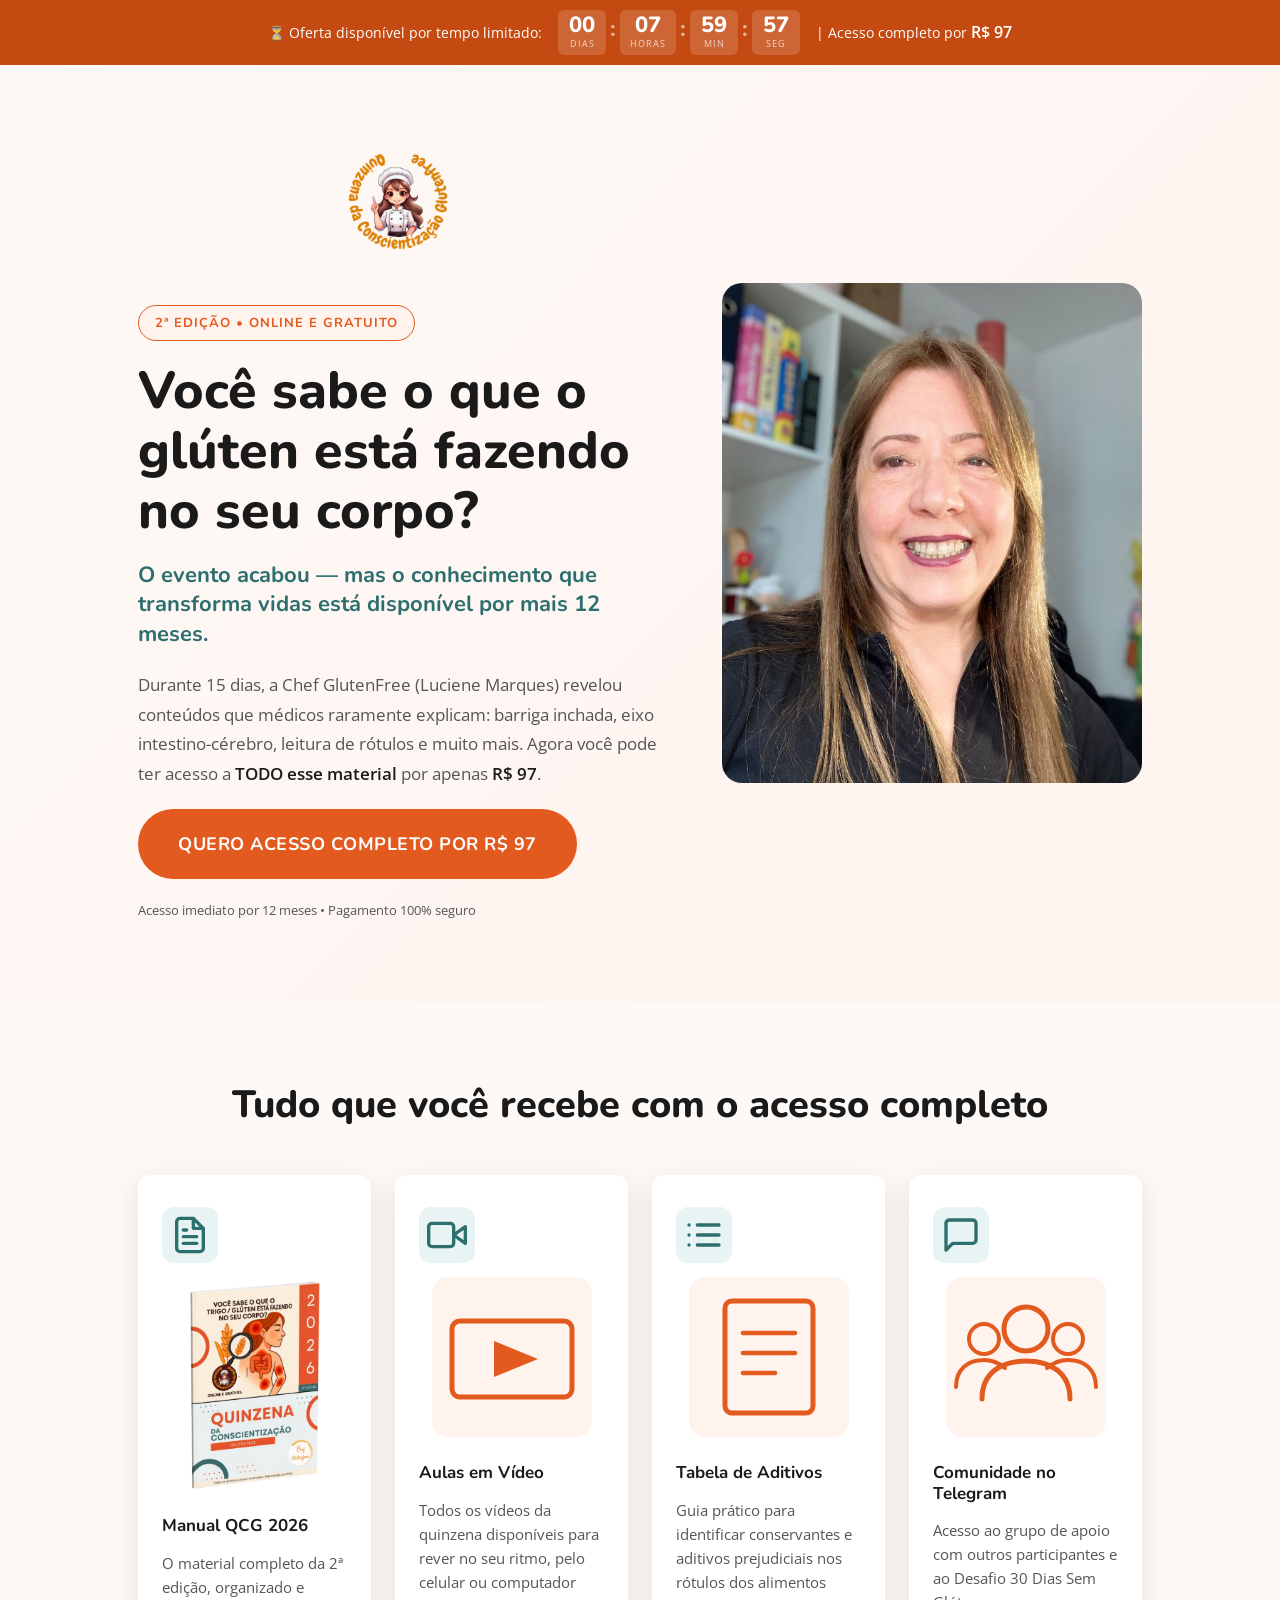
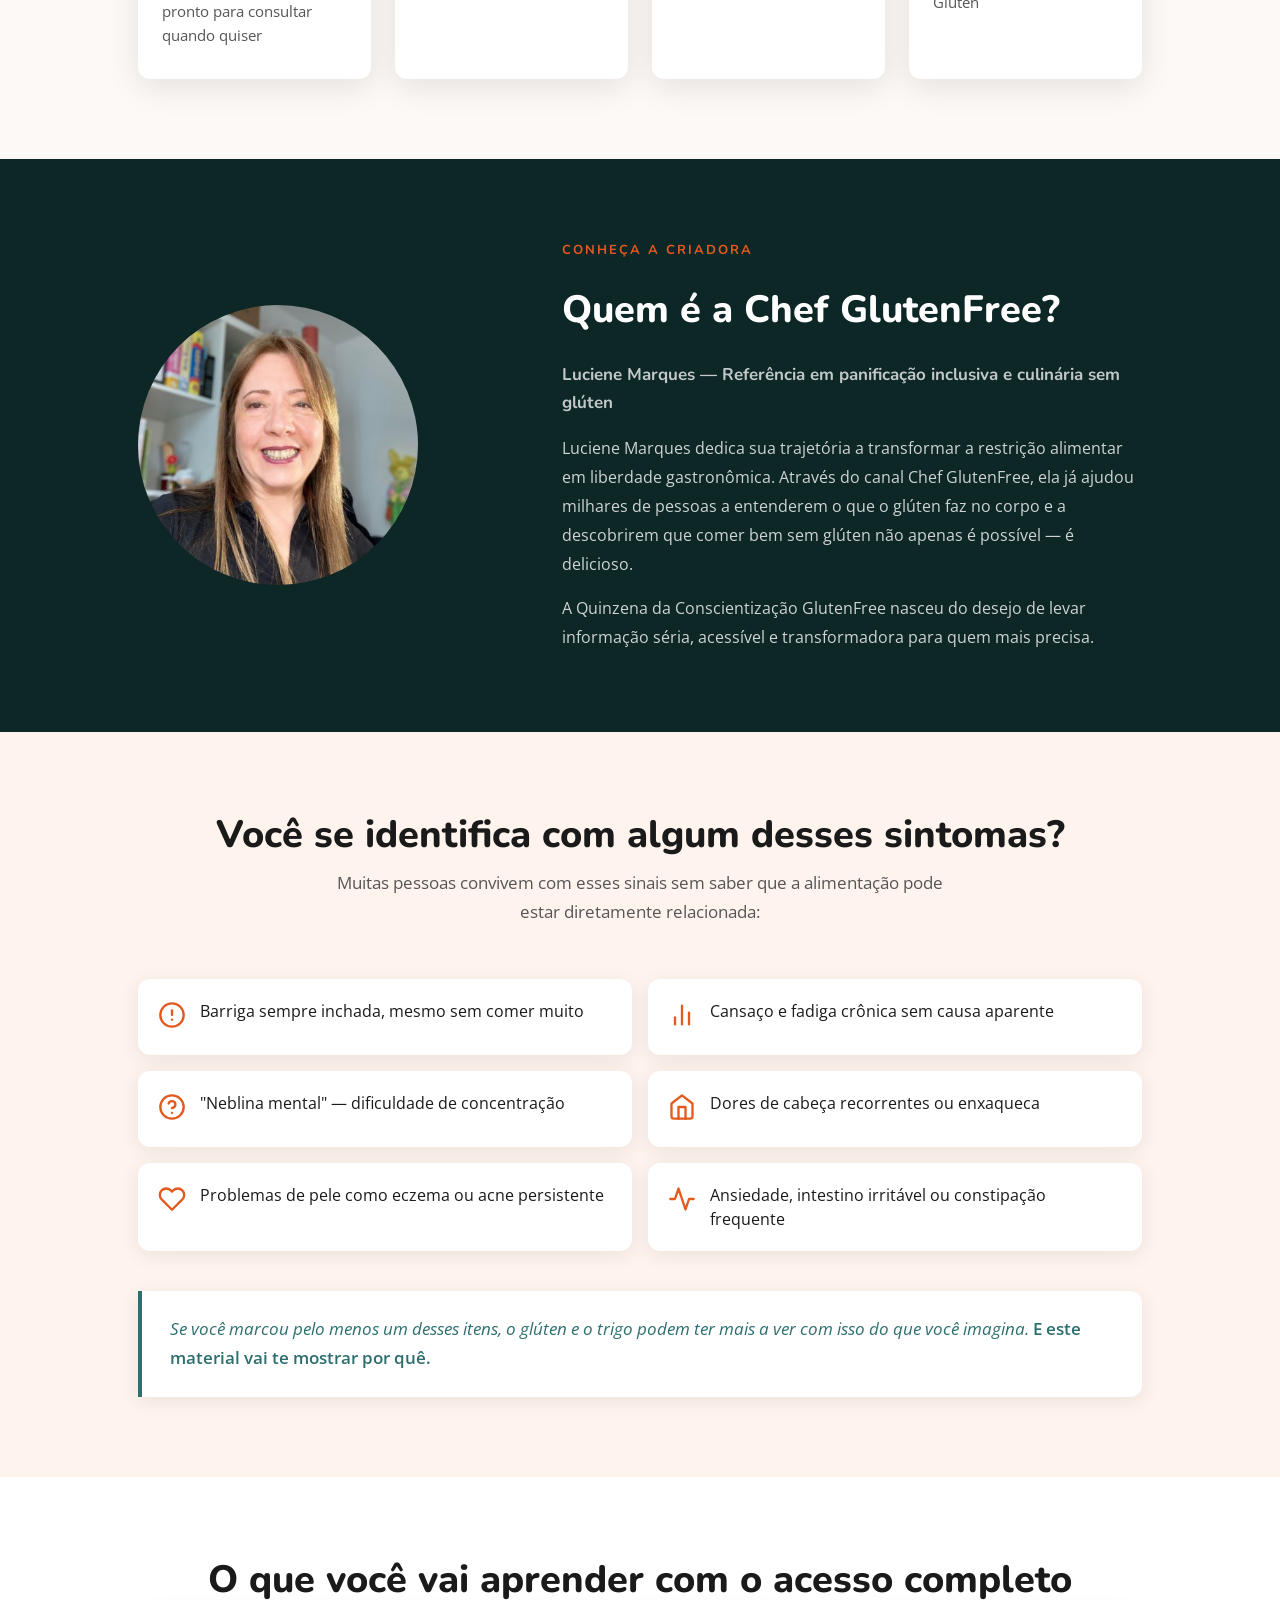
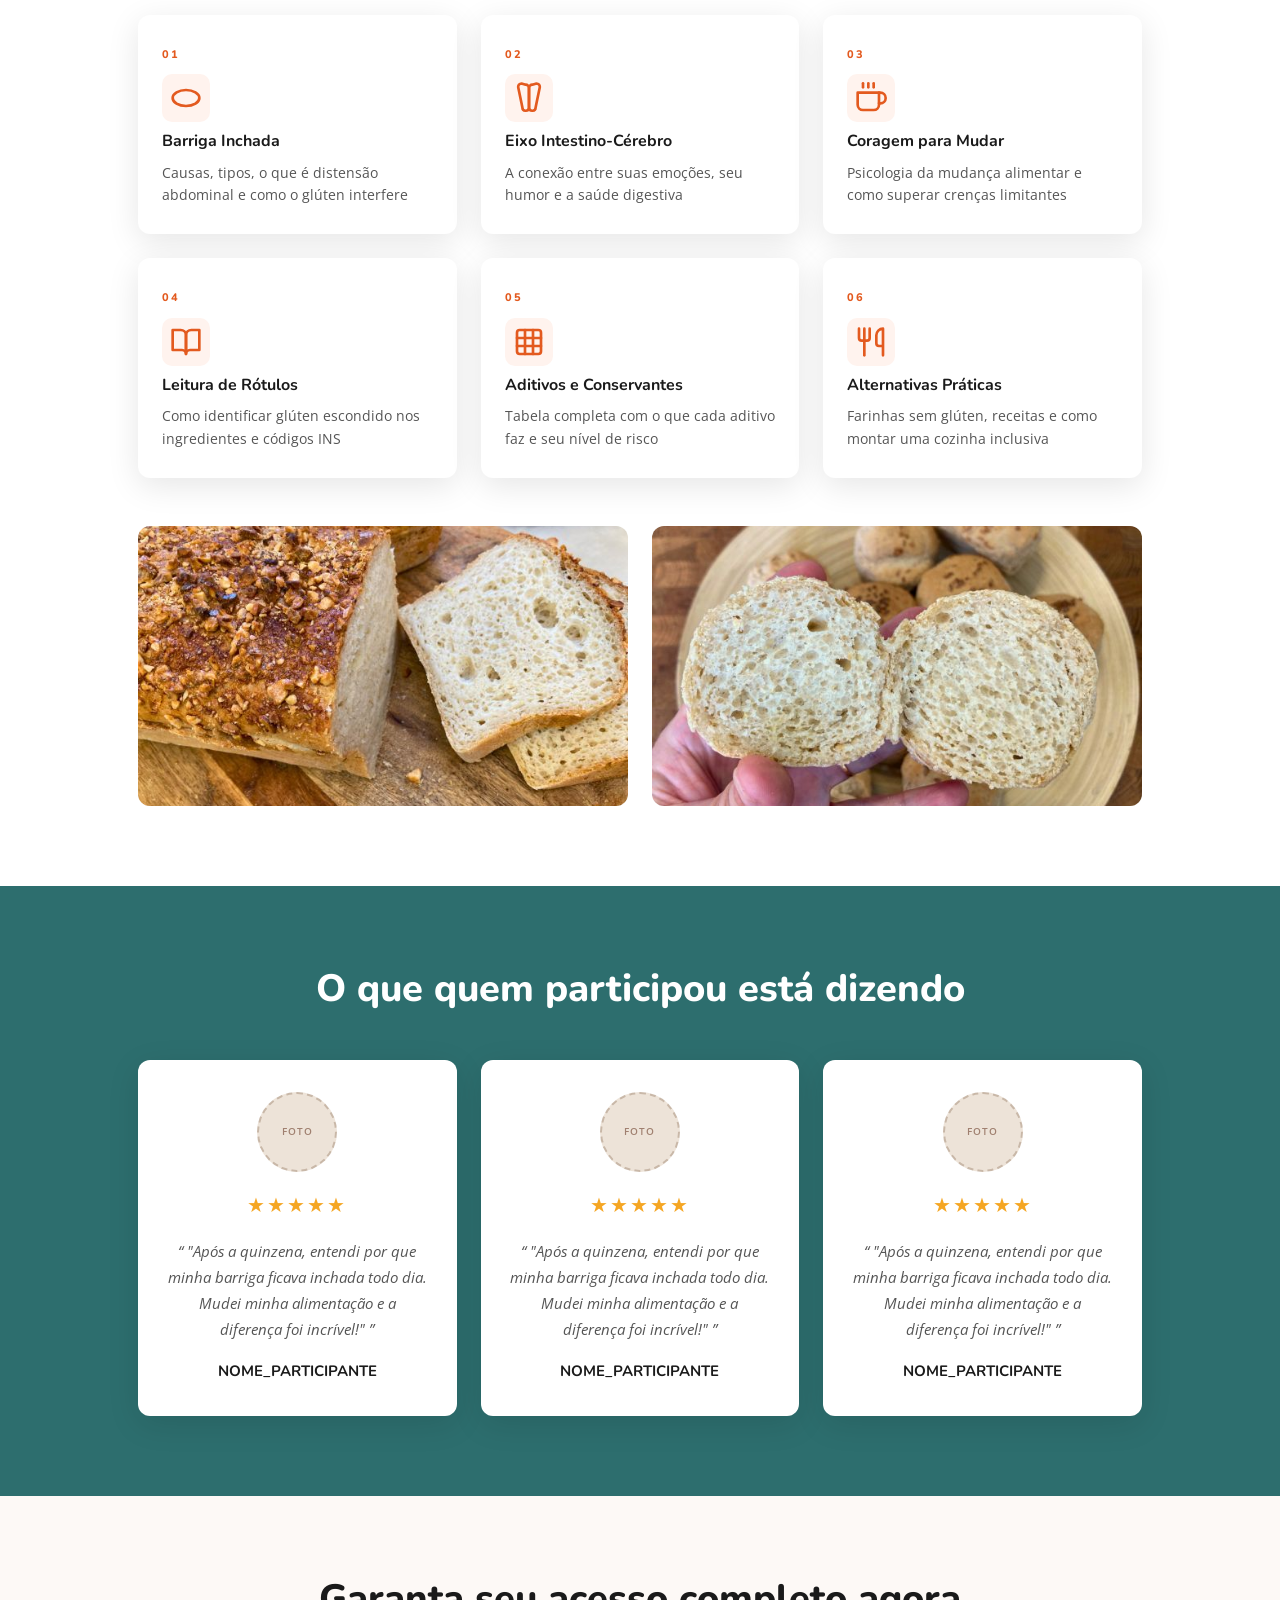
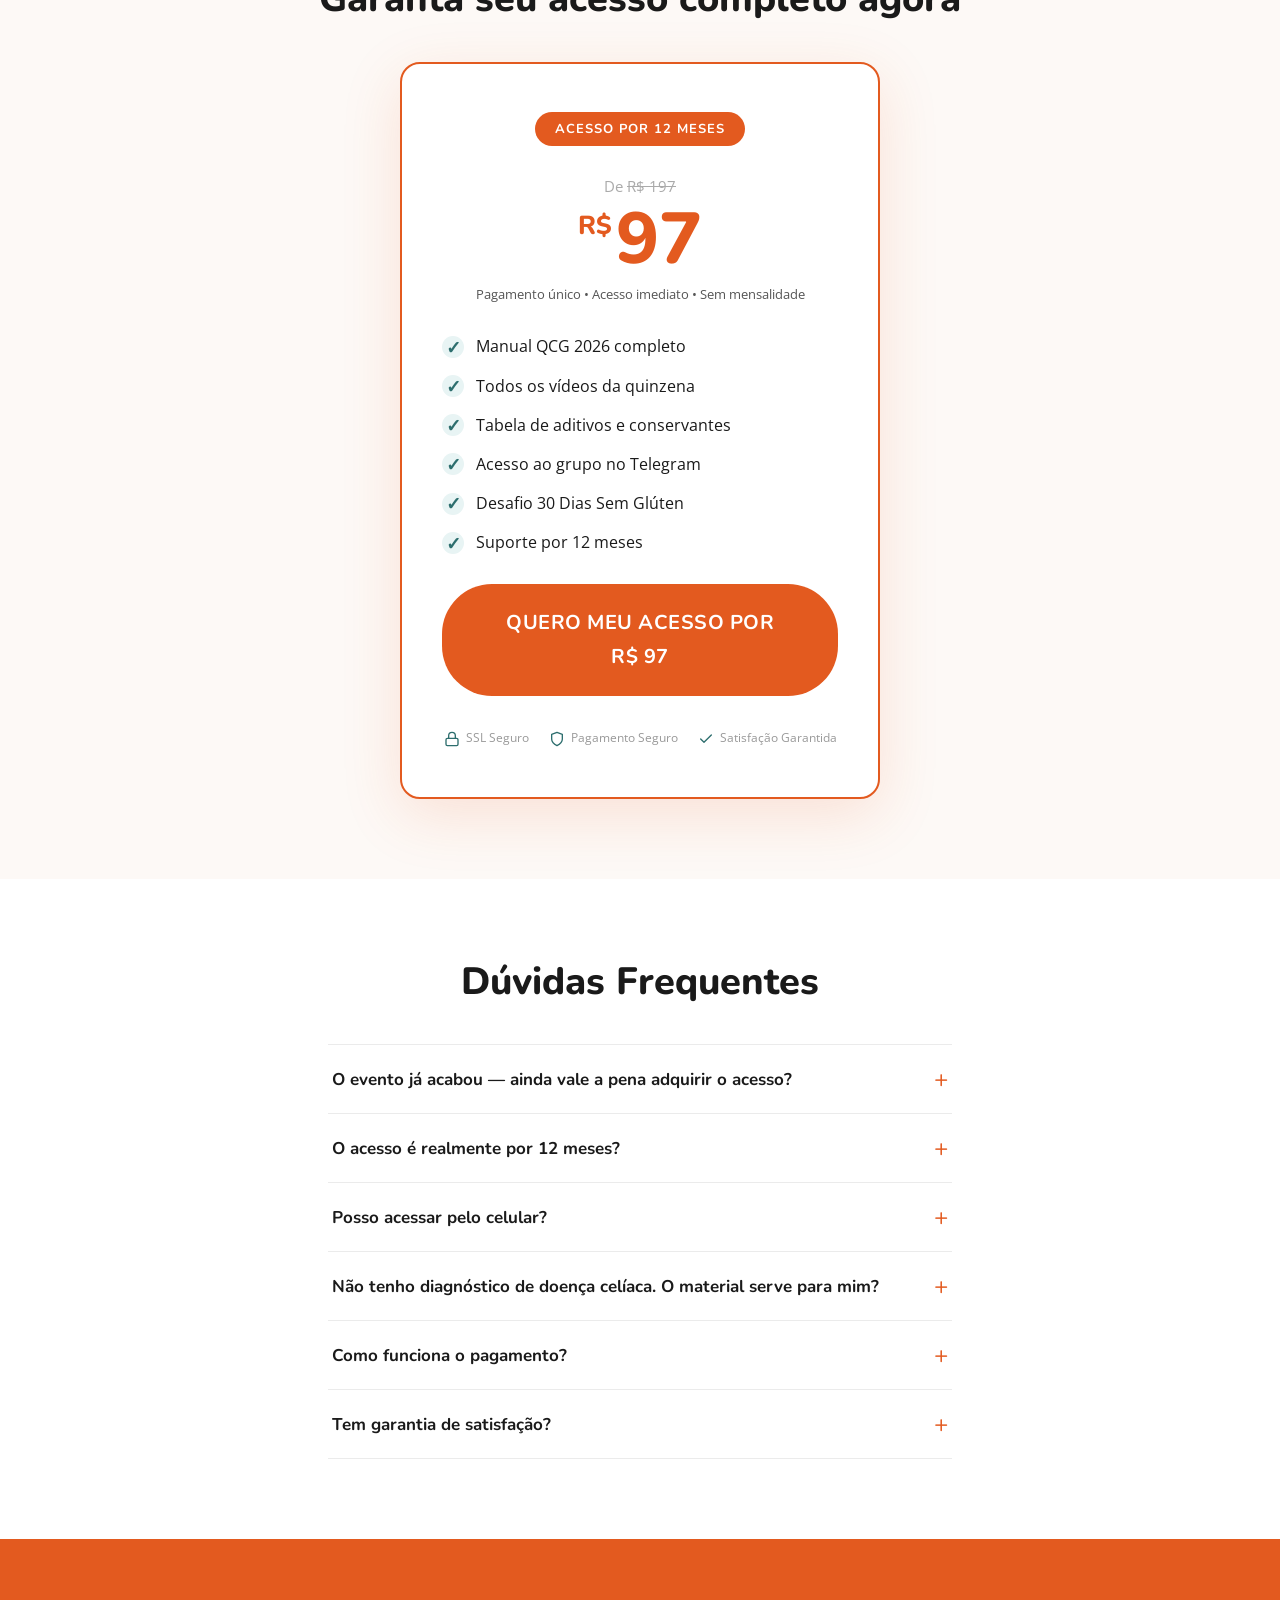
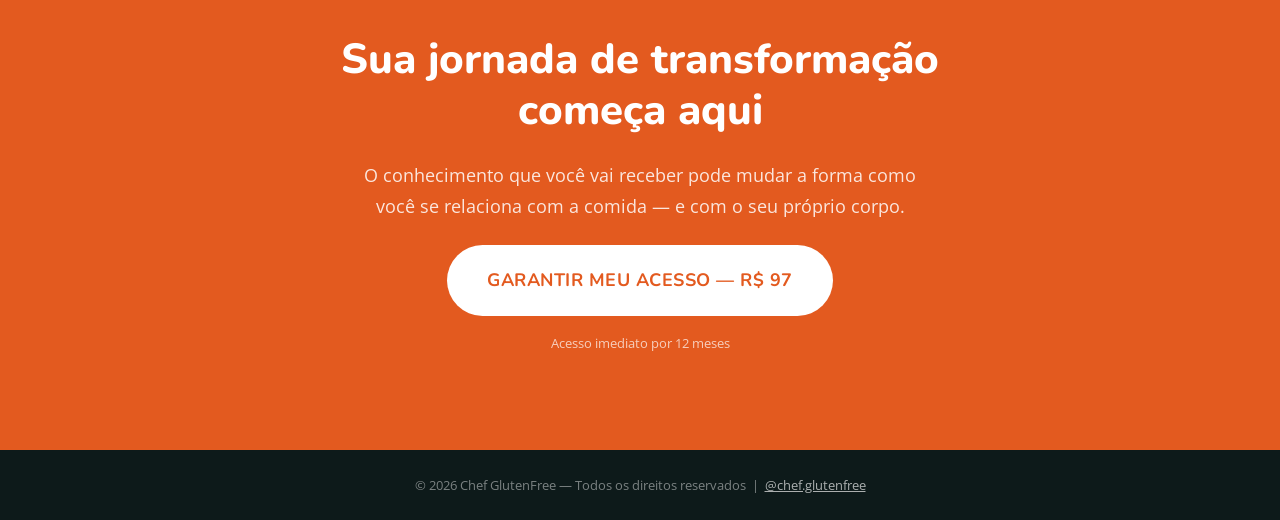
==== index.html @ 05a2efd4 "fix: countdown 8h, link hotmart, cards equilibrados, nome Luciene, instagram correto" ====
<!DOCTYPE html>
<html lang="pt-BR">
<head>
  <meta charset="UTF-8" />
  <meta name="viewport" content="width=device-width, initial-scale=1.0" />

  <!-- ===================== SEO ===================== -->
  <title>Quinzena da Conscientização GlutenFree 2026 — Acesso Completo por R$ 97</title>
  <meta name="description" content="Acesse TODO o material da 2ª edição da QCG 2026: vídeos, manual completo, tabela de aditivos e comunidade no Telegram. Por apenas R$ 97, por 12 meses." />
  <meta name="keywords" content="gluten free, sem glúten, doença celíaca, sensibilidade ao glúten, Chef GlutenFree, Luciene Marques, quinzena glutenfree" />
  <meta name="author" content="Chef GlutenFree — Luciene Marques" />
  <link rel="canonical" href="https://chefglutenfree.com.br/qcg-2026" />

  <!-- ===================== OPEN GRAPH ===================== -->
  <meta property="og:type" content="website" />
  <meta property="og:title" content="Quinzena da Conscientização GlutenFree 2026 — Acesso Completo por R$ 97" />
  <meta property="og:description" content="O evento acabou — mas o conhecimento está disponível por 12 meses. Vídeos, manual, tabela de aditivos e comunidade no Telegram." />
  <meta property="og:url" content="https://chefglutenfree.com.br/qcg-2026" />
  <!-- SUBSTITUIR: og-image — imagem de capa para compartilhamento (1200x630px) -->
  <meta property="og:image" content="assets/images/og-image.jpg" />
  <meta property="og:locale" content="pt_BR" />

  <!-- ===================== TWITTER CARD ===================== -->
  <meta name="twitter:card" content="summary_large_image" />
  <meta name="twitter:title" content="Quinzena da Conscientização GlutenFree 2026 — R$ 97" />
  <meta name="twitter:description" content="Acesso completo por 12 meses: vídeos, manual, tabela de aditivos e comunidade. Chef GlutenFree." />

  <!-- ===================== GOOGLE FONTS ===================== -->
  <link rel="preconnect" href="https://fonts.googleapis.com" />
  <link rel="preconnect" href="https://fonts.gstatic.com" crossorigin />
  <link href="https://fonts.googleapis.com/css2?family=Nunito:wght@700;800&family=Open+Sans:wght@400;600&display=swap" rel="stylesheet" />

  <link rel="stylesheet" href="css/style.css" />
</head>
<body>

  <!-- ===================== BARRA DE URGÊNCIA (STICKY) ===================== -->
  <div id="urgencia" class="urgencia-bar" role="banner" aria-label="Oferta por tempo limitado">
    <span class="urgencia-texto">⏳ Oferta disponível por tempo limitado:</span>
    <div id="countdown" class="countdown" aria-live="polite">
      <div class="countdown-bloco">
        <span id="cd-dias" class="cd-num">00</span>
        <span class="cd-label">dias</span>
      </div>
      <span class="cd-sep">:</span>
      <div class="countdown-bloco">
        <span id="cd-horas" class="cd-num">00</span>
        <span class="cd-label">horas</span>
      </div>
      <span class="cd-sep">:</span>
      <div class="countdown-bloco">
        <span id="cd-min" class="cd-num">00</span>
        <span class="cd-label">min</span>
      </div>
      <span class="cd-sep">:</span>
      <div class="countdown-bloco">
        <span id="cd-seg" class="cd-num">00</span>
        <span class="cd-label">seg</span>
      </div>
    </div>
    <span class="urgencia-preco">| Acesso completo por <strong>R$ 97</strong></span>
  </div>

  <main>

    <!-- ===================== HERO ===================== -->
    <section id="hero" class="hero">
      <div class="container hero-inner">

        <div class="hero-conteudo">
          <img src="assets/images/logo-qcg.webp" alt="Logo Quinzena da Conscientização GlutenFree" class="logo-qcg" loading="eager" />
          <span class="badge">2ª Edição &bull; Online e Gratuito</span>

          <h1 class="hero-headline">
            Você sabe o que o glúten está fazendo no seu corpo?
          </h1>

          <p class="hero-subheadline">
            O evento acabou — mas o conhecimento que transforma vidas está disponível por mais 12 meses.
          </p>

          <p class="hero-paragrafo">
            Durante 15 dias, a Chef GlutenFree (Luciene Marques) revelou conteúdos que médicos raramente explicam: barriga inchada, eixo intestino-cérebro, leitura de rótulos e muito mais. Agora você pode ter acesso a <strong>TODO esse material</strong> por apenas <strong>R$ 97</strong>.
          </p>

          <a href="https://pay.hotmart.com/V105281345I?off=9qjb6zkf" id="btn-compra-1" class="btn-cta" target="_blank" rel="noopener noreferrer">
            QUERO ACESSO COMPLETO POR R$ 97
          </a>

          <p class="hero-sub-cta">
            Acesso imediato por 12 meses &bull; Pagamento 100% seguro
          </p>
        </div>

        <div class="hero-imagem">
          <img src="assets/images/chef-foto-hero.jpg" alt="Chef GlutenFree — Luciene Marques" class="hero-foto" loading="eager" />
        </div>

      </div>
    </section>

    <!-- ===================== O QUE VOCÊ RECEBE ===================== -->
    <section id="o-que-voce-recebe" class="secao secao-clara">
      <div class="container">

        <h2 class="secao-titulo">Tudo que você recebe com o acesso completo</h2>

        <div class="cards-grid cards-4">

          <article class="card-beneficio">
            <div class="card-icone" aria-hidden="true">
              <svg xmlns="http://www.w3.org/2000/svg" width="40" height="40" viewBox="0 0 24 24" fill="none" stroke="currentColor" stroke-width="2" stroke-linecap="round" stroke-linejoin="round">
                <path d="M14 2H6a2 2 0 0 0-2 2v16a2 2 0 0 0 2 2h12a2 2 0 0 0 2-2V8z"/>
                <polyline points="14 2 14 8 20 8"/>
                <line x1="16" y1="13" x2="8" y2="13"/>
                <line x1="16" y1="17" x2="8" y2="17"/>
                <polyline points="10 9 9 9 8 9"/>
              </svg>
            </div>
            <img src="assets/images/manual-mockup.webp" alt="Manual QCG 2026" class="manual-mockup" loading="lazy" />
            <h3 class="card-titulo">Manual QCG 2026</h3>
            <p class="card-desc">O material completo da 2ª edição, organizado e pronto para consultar quando quiser</p>
          </article>

          <article class="card-beneficio">
            <div class="card-icone" aria-hidden="true">
              <svg xmlns="http://www.w3.org/2000/svg" width="40" height="40" viewBox="0 0 24 24" fill="none" stroke="currentColor" stroke-width="2" stroke-linecap="round" stroke-linejoin="round">
                <polygon points="23 7 16 12 23 17 23 7"/>
                <rect x="1" y="5" width="15" height="14" rx="2" ry="2"/>
              </svg>
            </div>
            <div class="card-ilustracao" aria-hidden="true">
              <svg xmlns="http://www.w3.org/2000/svg" width="160" height="160" viewBox="0 0 160 160">
                <rect width="160" height="160" rx="16" fill="#FFF3EE"/>
                <rect x="20" y="44" width="120" height="76" rx="8" fill="none" stroke="#E35A1F" stroke-width="5"/>
                <polygon points="62,64 62,100 106,82" fill="#E35A1F"/>
              </svg>
            </div>
            <h3 class="card-titulo">Aulas em Vídeo</h3>
            <p class="card-desc">Todos os vídeos da quinzena disponíveis para rever no seu ritmo, pelo celular ou computador</p>
          </article>

          <article class="card-beneficio">
            <div class="card-icone" aria-hidden="true">
              <svg xmlns="http://www.w3.org/2000/svg" width="40" height="40" viewBox="0 0 24 24" fill="none" stroke="currentColor" stroke-width="2" stroke-linecap="round" stroke-linejoin="round">
                <line x1="8" y1="6" x2="21" y2="6"/>
                <line x1="8" y1="12" x2="21" y2="12"/>
                <line x1="8" y1="18" x2="21" y2="18"/>
                <line x1="3" y1="6" x2="3.01" y2="6"/>
                <line x1="3" y1="12" x2="3.01" y2="12"/>
                <line x1="3" y1="18" x2="3.01" y2="18"/>
              </svg>
            </div>
            <div class="card-ilustracao" aria-hidden="true">
              <svg xmlns="http://www.w3.org/2000/svg" width="160" height="160" viewBox="0 0 160 160">
                <rect width="160" height="160" rx="16" fill="#FFF3EE"/>
                <rect x="36" y="24" width="88" height="112" rx="7" fill="none" stroke="#E35A1F" stroke-width="5"/>
                <line x1="54" y1="56" x2="106" y2="56" stroke="#E35A1F" stroke-width="4.5" stroke-linecap="round"/>
                <line x1="54" y1="76" x2="106" y2="76" stroke="#E35A1F" stroke-width="4.5" stroke-linecap="round"/>
                <line x1="54" y1="96" x2="86" y2="96" stroke="#E35A1F" stroke-width="4.5" stroke-linecap="round"/>
              </svg>
            </div>
            <h3 class="card-titulo">Tabela de Aditivos</h3>
            <p class="card-desc">Guia prático para identificar conservantes e aditivos prejudiciais nos rótulos dos alimentos</p>
          </article>

          <article class="card-beneficio">
            <div class="card-icone" aria-hidden="true">
              <svg xmlns="http://www.w3.org/2000/svg" width="40" height="40" viewBox="0 0 24 24" fill="none" stroke="currentColor" stroke-width="2" stroke-linecap="round" stroke-linejoin="round">
                <path d="M21 15a2 2 0 0 1-2 2H7l-4 4V5a2 2 0 0 1 2-2h14a2 2 0 0 1 2 2z"/>
              </svg>
            </div>
            <div class="card-ilustracao" aria-hidden="true">
              <svg xmlns="http://www.w3.org/2000/svg" width="160" height="160" viewBox="0 0 160 160">
                <rect width="160" height="160" rx="16" fill="#FFF3EE"/>
                <circle cx="80" cy="52" r="22" fill="none" stroke="#E35A1F" stroke-width="5"/>
                <path d="M36 122 C36 96 55 84 80 84 C105 84 124 96 124 122" fill="none" stroke="#E35A1F" stroke-width="5" stroke-linecap="round"/>
                <circle cx="38" cy="62" r="15" fill="none" stroke="#E35A1F" stroke-width="4"/>
                <path d="M10 110 C10 92 22 83 38 83 C46 83 53 86 59 91" fill="none" stroke="#E35A1F" stroke-width="4" stroke-linecap="round"/>
                <circle cx="122" cy="62" r="15" fill="none" stroke="#E35A1F" stroke-width="4"/>
                <path d="M150 110 C150 92 138 83 122 83 C114 83 107 86 101 91" fill="none" stroke="#E35A1F" stroke-width="4" stroke-linecap="round"/>
              </svg>
            </div>
            <h3 class="card-titulo">Comunidade no Telegram</h3>
            <p class="card-desc">Acesso ao grupo de apoio com outros participantes e ao Desafio 30 Dias Sem Glúten</p>
          </article>

        </div>
      </div>
    </section>

    <!-- ===================== SOBRE A CHEF ===================== -->
    <section id="sobre-a-chef" class="secao secao-escura">
      <div class="container sobre-inner">

        <div class="sobre-imagem">
          <img src="assets/images/chef-foto-bio.jpg" alt="Luciene Marques, Chef GlutenFree" class="sobre-foto" loading="lazy" />
        </div>

        <div class="sobre-conteudo">
          <span class="secao-label">Conheça a criadora</span>
          <h2 class="secao-titulo alinhado-esquerda">Quem é a Chef GlutenFree?</h2>
          <p class="sobre-subtitulo">Luciene Marques — Referência em panificação inclusiva e culinária sem glúten</p>
          <p class="sobre-texto">
            Luciene Marques dedica sua trajetória a transformar a restrição alimentar em liberdade gastronômica. Através do canal Chef GlutenFree, ela já ajudou milhares de pessoas a entenderem o que o glúten faz no corpo e a descobrirem que comer bem sem glúten não apenas é possível — é delicioso.
          </p>
          <p class="sobre-texto">
            A Quinzena da Conscientização GlutenFree nasceu do desejo de levar informação séria, acessível e transformadora para quem mais precisa.
          </p>
        </div>

      </div>
    </section>

    <!-- ===================== DORES ===================== -->
    <section id="dores" class="secao secao-clara">
      <div class="container">

        <h2 class="secao-titulo">Você se identifica com algum desses sintomas?</h2>
        <p class="secao-subtitulo">
          Muitas pessoas convivem com esses sinais sem saber que a alimentação pode estar diretamente relacionada:
        </p>

        <ul class="dores-grid" aria-label="Lista de sintomas">

          <li class="dor-item">
            <span class="dor-icone" aria-hidden="true">
              <svg xmlns="http://www.w3.org/2000/svg" width="28" height="28" viewBox="0 0 24 24" fill="none" stroke="currentColor" stroke-width="2" stroke-linecap="round" stroke-linejoin="round">
                <circle cx="12" cy="12" r="10"/>
                <line x1="12" y1="8" x2="12" y2="12"/>
                <line x1="12" y1="16" x2="12.01" y2="16"/>
              </svg>
            </span>
            <span>Barriga sempre inchada, mesmo sem comer muito</span>
          </li>

          <li class="dor-item">
            <span class="dor-icone" aria-hidden="true">
              <svg xmlns="http://www.w3.org/2000/svg" width="28" height="28" viewBox="0 0 24 24" fill="none" stroke="currentColor" stroke-width="2" stroke-linecap="round" stroke-linejoin="round">
                <path d="M18 20V10"/>
                <path d="M12 20V4"/>
                <path d="M6 20v-6"/>
              </svg>
            </span>
            <span>Cansaço e fadiga crônica sem causa aparente</span>
          </li>

          <li class="dor-item">
            <span class="dor-icone" aria-hidden="true">
              <svg xmlns="http://www.w3.org/2000/svg" width="28" height="28" viewBox="0 0 24 24" fill="none" stroke="currentColor" stroke-width="2" stroke-linecap="round" stroke-linejoin="round">
                <circle cx="12" cy="12" r="10"/>
                <path d="M9.09 9a3 3 0 0 1 5.83 1c0 2-3 3-3 3"/>
                <line x1="12" y1="17" x2="12.01" y2="17"/>
              </svg>
            </span>
            <span>"Neblina mental" — dificuldade de concentração</span>
          </li>

          <li class="dor-item">
            <span class="dor-icone" aria-hidden="true">
              <svg xmlns="http://www.w3.org/2000/svg" width="28" height="28" viewBox="0 0 24 24" fill="none" stroke="currentColor" stroke-width="2" stroke-linecap="round" stroke-linejoin="round">
                <path d="M3 9l9-7 9 7v11a2 2 0 0 1-2 2H5a2 2 0 0 1-2-2z"/>
                <polyline points="9 22 9 12 15 12 15 22"/>
              </svg>
            </span>
            <span>Dores de cabeça recorrentes ou enxaqueca</span>
          </li>

          <li class="dor-item">
            <span class="dor-icone" aria-hidden="true">
              <svg xmlns="http://www.w3.org/2000/svg" width="28" height="28" viewBox="0 0 24 24" fill="none" stroke="currentColor" stroke-width="2" stroke-linecap="round" stroke-linejoin="round">
                <path d="M20.84 4.61a5.5 5.5 0 0 0-7.78 0L12 5.67l-1.06-1.06a5.5 5.5 0 0 0-7.78 7.78l1.06 1.06L12 21.23l7.78-7.78 1.06-1.06a5.5 5.5 0 0 0 0-7.78z"/>
              </svg>
            </span>
            <span>Problemas de pele como eczema ou acne persistente</span>
          </li>

          <li class="dor-item">
            <span class="dor-icone" aria-hidden="true">
              <svg xmlns="http://www.w3.org/2000/svg" width="28" height="28" viewBox="0 0 24 24" fill="none" stroke="currentColor" stroke-width="2" stroke-linecap="round" stroke-linejoin="round">
                <polyline points="22 12 18 12 15 21 9 3 6 12 2 12"/>
              </svg>
            </span>
            <span>Ansiedade, intestino irritável ou constipação frequente</span>
          </li>

        </ul>

        <div class="dores-conexao">
          <p>
            Se você marcou pelo menos um desses itens, o glúten e o trigo podem ter mais a ver com isso do que você imagina. <strong>E este material vai te mostrar por quê.</strong>
          </p>
        </div>

      </div>
    </section>

    <!-- ===================== CONTEÚDO DETALHADO ===================== -->
    <section id="conteudo" class="secao secao-branca">
      <div class="container">

        <h2 class="secao-titulo">O que você vai aprender com o acesso completo</h2>

        <div class="cards-grid cards-3">

          <article class="card-modulo">
            <div class="modulo-numero" aria-hidden="true">01</div>
            <div class="modulo-icone" aria-hidden="true">
              <svg xmlns="http://www.w3.org/2000/svg" width="32" height="32" viewBox="0 0 24 24" fill="none" stroke="currentColor" stroke-width="2" stroke-linecap="round" stroke-linejoin="round">
                <ellipse cx="12" cy="12" rx="10" ry="6"/>
              </svg>
            </div>
            <h3 class="modulo-titulo">Barriga Inchada</h3>
            <p class="modulo-desc">Causas, tipos, o que é distensão abdominal e como o glúten interfere</p>
          </article>

          <article class="card-modulo">
            <div class="modulo-numero" aria-hidden="true">02</div>
            <div class="modulo-icone" aria-hidden="true">
              <svg xmlns="http://www.w3.org/2000/svg" width="32" height="32" viewBox="0 0 24 24" fill="none" stroke="currentColor" stroke-width="2" stroke-linecap="round" stroke-linejoin="round">
                <path d="M9.5 2A2.5 2.5 0 0 1 12 4.5v15a2.5 2.5 0 0 1-4.96-.44l-3.1-15A2.5 2.5 0 0 1 6.4 1.1L9.5 2z"/>
                <path d="M14.5 2A2.5 2.5 0 0 0 12 4.5v15a2.5 2.5 0 0 0 4.96-.44l3.1-15A2.5 2.5 0 0 0 17.6 1.1L14.5 2z"/>
              </svg>
            </div>
            <h3 class="modulo-titulo">Eixo Intestino-Cérebro</h3>
            <p class="modulo-desc">A conexão entre suas emoções, seu humor e a saúde digestiva</p>
          </article>

          <article class="card-modulo">
            <div class="modulo-numero" aria-hidden="true">03</div>
            <div class="modulo-icone" aria-hidden="true">
              <svg xmlns="http://www.w3.org/2000/svg" width="32" height="32" viewBox="0 0 24 24" fill="none" stroke="currentColor" stroke-width="2" stroke-linecap="round" stroke-linejoin="round">
                <path d="M18 8h1a4 4 0 0 1 0 8h-1"/>
                <path d="M2 8h16v9a4 4 0 0 1-4 4H6a4 4 0 0 1-4-4V8z"/>
                <line x1="6" y1="1" x2="6" y2="4"/>
                <line x1="10" y1="1" x2="10" y2="4"/>
                <line x1="14" y1="1" x2="14" y2="4"/>
              </svg>
            </div>
            <h3 class="modulo-titulo">Coragem para Mudar</h3>
            <p class="modulo-desc">Psicologia da mudança alimentar e como superar crenças limitantes</p>
          </article>

          <article class="card-modulo">
            <div class="modulo-numero" aria-hidden="true">04</div>
            <div class="modulo-icone" aria-hidden="true">
              <svg xmlns="http://www.w3.org/2000/svg" width="32" height="32" viewBox="0 0 24 24" fill="none" stroke="currentColor" stroke-width="2" stroke-linecap="round" stroke-linejoin="round">
                <path d="M2 3h6a4 4 0 0 1 4 4v14a3 3 0 0 0-3-3H2z"/>
                <path d="M22 3h-6a4 4 0 0 0-4 4v14a3 3 0 0 1 3-3h7z"/>
              </svg>
            </div>
            <h3 class="modulo-titulo">Leitura de Rótulos</h3>
            <p class="modulo-desc">Como identificar glúten escondido nos ingredientes e códigos INS</p>
          </article>

          <article class="card-modulo">
            <div class="modulo-numero" aria-hidden="true">05</div>
            <div class="modulo-icone" aria-hidden="true">
              <svg xmlns="http://www.w3.org/2000/svg" width="32" height="32" viewBox="0 0 24 24" fill="none" stroke="currentColor" stroke-width="2" stroke-linecap="round" stroke-linejoin="round">
                <rect x="3" y="3" width="18" height="18" rx="2" ry="2"/>
                <line x1="3" y1="9" x2="21" y2="9"/>
                <line x1="3" y1="15" x2="21" y2="15"/>
                <line x1="9" y1="3" x2="9" y2="21"/>
                <line x1="15" y1="3" x2="15" y2="21"/>
              </svg>
            </div>
            <h3 class="modulo-titulo">Aditivos e Conservantes</h3>
            <p class="modulo-desc">Tabela completa com o que cada aditivo faz e seu nível de risco</p>
          </article>

          <article class="card-modulo">
            <div class="modulo-numero" aria-hidden="true">06</div>
            <div class="modulo-icone" aria-hidden="true">
              <svg xmlns="http://www.w3.org/2000/svg" width="32" height="32" viewBox="0 0 24 24" fill="none" stroke="currentColor" stroke-width="2" stroke-linecap="round" stroke-linejoin="round">
                <path d="M3 2v7c0 1.1.9 2 2 2h4a2 2 0 0 0 2-2V2"/>
                <path d="M7 2v20"/>
                <path d="M21 15V2v0a5 5 0 0 0-5 5v6c0 1.1.9 2 2 2h3zm0 0v7"/>
              </svg>
            </div>
            <h3 class="modulo-titulo">Alternativas Práticas</h3>
            <p class="modulo-desc">Farinhas sem glúten, receitas e como montar uma cozinha inclusiva</p>
          </article>

        </div>

        <div class="conteudo-fotos">
          <img src="assets/images/receita-1.jpg" alt="Receita sem glúten" class="receita-foto" loading="lazy" />
          <img src="assets/images/receita-2.jpg" alt="Receita sem glúten" class="receita-foto" loading="lazy" />
        </div>

      </div>
    </section>

    <!-- ===================== DEPOIMENTOS ===================== -->
    <section id="depoimentos" class="secao secao-teal">
      <div class="container">

        <h2 class="secao-titulo secao-titulo-branco">O que quem participou está dizendo</h2>

        <div class="depoimentos-grid">

          <article class="card-depoimento">
            <div class="depoimento-foto-wrap">
              <!-- SUBSTITUIR: foto-depoimento-1 — foto circular do participante (recomendado: 100x100px) -->
              <div class="img-placeholder img-placeholder-circular" aria-label="Foto do participante 1">
                <span>FOTO</span>
              </div>
            </div>
            <div class="depoimento-estrelas" aria-label="5 estrelas">★★★★★</div>
            <blockquote class="depoimento-texto">
              <!-- SUBSTITUIR: texto-depoimento-1 -->
              "Após a quinzena, entendi por que minha barriga ficava inchada todo dia. Mudei minha alimentação e a diferença foi incrível!"
            </blockquote>
            <cite class="depoimento-nome">
              <!-- SUBSTITUIR: nome-participante-1 -->
              NOME_PARTICIPANTE
            </cite>
          </article>

          <article class="card-depoimento">
            <div class="depoimento-foto-wrap">
              <!-- SUBSTITUIR: foto-depoimento-2 — foto circular do participante (recomendado: 100x100px) -->
              <div class="img-placeholder img-placeholder-circular" aria-label="Foto do participante 2">
                <span>FOTO</span>
              </div>
            </div>
            <div class="depoimento-estrelas" aria-label="5 estrelas">★★★★★</div>
            <blockquote class="depoimento-texto">
              <!-- SUBSTITUIR: texto-depoimento-2 -->
              "Após a quinzena, entendi por que minha barriga ficava inchada todo dia. Mudei minha alimentação e a diferença foi incrível!"
            </blockquote>
            <cite class="depoimento-nome">
              <!-- SUBSTITUIR: nome-participante-2 -->
              NOME_PARTICIPANTE
            </cite>
          </article>

          <article class="card-depoimento">
            <div class="depoimento-foto-wrap">
              <!-- SUBSTITUIR: foto-depoimento-3 — foto circular do participante (recomendado: 100x100px) -->
              <div class="img-placeholder img-placeholder-circular" aria-label="Foto do participante 3">
                <span>FOTO</span>
              </div>
            </div>
            <div class="depoimento-estrelas" aria-label="5 estrelas">★★★★★</div>
            <blockquote class="depoimento-texto">
              <!-- SUBSTITUIR: texto-depoimento-3 -->
              "Após a quinzena, entendi por que minha barriga ficava inchada todo dia. Mudei minha alimentação e a diferença foi incrível!"
            </blockquote>
            <cite class="depoimento-nome">
              <!-- SUBSTITUIR: nome-participante-3 -->
              NOME_PARTICIPANTE
            </cite>
          </article>

        </div>
      </div>
    </section>

    <!-- ===================== OFERTA / PREÇO ===================== -->
    <section id="oferta" class="secao secao-clara">
      <div class="container">

        <h2 class="secao-titulo">Garanta seu acesso completo agora</h2>

        <div class="oferta-card-wrap">
          <div class="oferta-card">

            <span class="oferta-badge">Acesso por 12 meses</span>

            <div class="oferta-preco-bloco">
              <span class="preco-de">De <s>R$ 197</s></span>
              <div class="preco-atual">
                <span class="preco-cifrao">R$</span>
                <span class="preco-valor">97</span>
              </div>
              <p class="preco-desc">Pagamento único &bull; Acesso imediato &bull; Sem mensalidade</p>
            </div>

            <ul class="oferta-lista" aria-label="O que está incluído">
              <li><span class="check" aria-hidden="true">✓</span> Manual QCG 2026 completo</li>
              <li><span class="check" aria-hidden="true">✓</span> Todos os vídeos da quinzena</li>
              <li><span class="check" aria-hidden="true">✓</span> Tabela de aditivos e conservantes</li>
              <li><span class="check" aria-hidden="true">✓</span> Acesso ao grupo no Telegram</li>
              <li><span class="check" aria-hidden="true">✓</span> Desafio 30 Dias Sem Glúten</li>
              <li><span class="check" aria-hidden="true">✓</span> Suporte por 12 meses</li>
            </ul>

            <!-- SUBSTITUIR: href — substituir https://pay.hotmart.com/V105281345I?off=9qjb6zkf pelo link real de checkout da Hotmart -->
            <a href="https://pay.hotmart.com/V105281345I?off=9qjb6zkf" id="btn-compra-principal" class="btn-cta btn-cta-grande" target="_blank" rel="noopener noreferrer">
              QUERO MEU ACESSO POR R$ 97
            </a>

            <div class="oferta-seguranca" aria-label="Selos de segurança">
              <span>
                <svg xmlns="http://www.w3.org/2000/svg" width="16" height="16" viewBox="0 0 24 24" fill="none" stroke="currentColor" stroke-width="2" stroke-linecap="round" stroke-linejoin="round" aria-hidden="true"><rect x="3" y="11" width="18" height="11" rx="2" ry="2"/><path d="M7 11V7a5 5 0 0 1 10 0v4"/></svg>
                SSL Seguro
              </span>
              <span>
                <svg xmlns="http://www.w3.org/2000/svg" width="16" height="16" viewBox="0 0 24 24" fill="none" stroke="currentColor" stroke-width="2" stroke-linecap="round" stroke-linejoin="round" aria-hidden="true"><path d="M12 22s8-4 8-10V5l-8-3-8 3v7c0 6 8 10 8 10z"/></svg>
                Pagamento Seguro
              </span>
              <span>
                <svg xmlns="http://www.w3.org/2000/svg" width="16" height="16" viewBox="0 0 24 24" fill="none" stroke="currentColor" stroke-width="2" stroke-linecap="round" stroke-linejoin="round" aria-hidden="true"><polyline points="20 6 9 17 4 12"/></svg>
                Satisfação Garantida
              </span>
            </div>

          </div>
        </div>

      </div>
    </section>

    <!-- ===================== FAQ ===================== -->
    <section id="faq" class="secao secao-branca">
      <div class="container faq-container">

        <h2 class="secao-titulo">Dúvidas Frequentes</h2>

        <div class="faq-lista" role="list">

          <div class="faq-item" role="listitem">
            <button class="faq-pergunta" aria-expanded="false" aria-controls="faq-resp-1">
              O evento já acabou — ainda vale a pena adquirir o acesso?
              <span class="faq-icone" aria-hidden="true">+</span>
            </button>
            <div id="faq-resp-1" class="faq-resposta" hidden>
              <p>Sim! Todo o conteúdo da quinzena foi gravado e organizado. Você terá acesso a todos os vídeos, materiais e ao manual completo para assistir no seu ritmo, quantas vezes quiser, durante 12 meses.</p>
            </div>
          </div>

          <div class="faq-item" role="listitem">
            <button class="faq-pergunta" aria-expanded="false" aria-controls="faq-resp-2">
              O acesso é realmente por 12 meses?
              <span class="faq-icone" aria-hidden="true">+</span>
            </button>
            <div id="faq-resp-2" class="faq-resposta" hidden>
              <p>Sim. Após o pagamento, você recebe acesso imediato a todos os materiais por um período de 12 meses a partir da data da compra.</p>
            </div>
          </div>

          <div class="faq-item" role="listitem">
            <button class="faq-pergunta" aria-expanded="false" aria-controls="faq-resp-3">
              Posso acessar pelo celular?
              <span class="faq-icone" aria-hidden="true">+</span>
            </button>
            <div id="faq-resp-3" class="faq-resposta" hidden>
              <p>Sim! Todo o material é responsivo e pode ser acessado por qualquer dispositivo — celular, tablet ou computador — a qualquer hora e em qualquer lugar.</p>
            </div>
          </div>

          <div class="faq-item" role="listitem">
            <button class="faq-pergunta" aria-expanded="false" aria-controls="faq-resp-4">
              Não tenho diagnóstico de doença celíaca. O material serve para mim?
              <span class="faq-icone" aria-hidden="true">+</span>
            </button>
            <div id="faq-resp-4" class="faq-resposta" hidden>
              <p>Com certeza. O conteúdo foi criado tanto para celíacos quanto para pessoas com sensibilidade ao glúten ou que simplesmente querem entender melhor o impacto do trigo na saúde. A informação é valiosa para qualquer pessoa.</p>
            </div>
          </div>

          <div class="faq-item" role="listitem">
            <button class="faq-pergunta" aria-expanded="false" aria-controls="faq-resp-5">
              Como funciona o pagamento?
              <span class="faq-icone" aria-hidden="true">+</span>
            </button>
            <div id="faq-resp-5" class="faq-resposta" hidden>
              <p>O pagamento é realizado de forma segura pela plataforma Hotmart, que aceita cartão de crédito, boleto bancário e Pix. Após a confirmação, o acesso é liberado imediatamente.</p>
            </div>
          </div>

          <div class="faq-item" role="listitem">
            <button class="faq-pergunta" aria-expanded="false" aria-controls="faq-resp-6">
              Tem garantia de satisfação?
              <span class="faq-icone" aria-hidden="true">+</span>
            </button>
            <div id="faq-resp-6" class="faq-resposta" hidden>
              <p>Sim. Se por qualquer motivo você não estiver satisfeito com o conteúdo, entre em contato em até 7 dias após a compra e faremos o reembolso integral, sem perguntas.</p>
            </div>
          </div>

        </div>
      </div>
    </section>

    <!-- ===================== CTA FINAL ===================== -->
    <section id="cta-final" class="secao secao-laranja">
      <div class="container cta-final-inner">

        <h2 class="cta-final-titulo">Sua jornada de transformação começa aqui</h2>
        <p class="cta-final-subtitulo">
          O conhecimento que você vai receber pode mudar a forma como você se relaciona com a comida — e com o seu próprio corpo.
        </p>

        <!-- SUBSTITUIR: href — substituir https://pay.hotmart.com/V105281345I?off=9qjb6zkf pelo link real de checkout da Hotmart -->
        <a href="https://pay.hotmart.com/V105281345I?off=9qjb6zkf" id="btn-compra-2" class="btn-cta btn-cta-branco" target="_blank" rel="noopener noreferrer">
          GARANTIR MEU ACESSO — R$ 97
        </a>

        <p class="cta-final-sub">Acesso imediato por 12 meses</p>

      </div>
    </section>

  </main>

  <!-- ===================== FOOTER ===================== -->
  <footer class="rodape">
    <div class="container">
      <p class="rodape-texto">
        &copy; 2026 Chef GlutenFree &mdash; Todos os direitos reservados
        &nbsp;|&nbsp;
        <a href="https://www.instagram.com/chef.glutenfree" target="_blank" rel="noopener noreferrer" class="rodape-link">@chef.glutenfree</a>
      </p>
    </div>
  </footer>

  <script src="js/main.js"></script>
</body>
</html>
---- css/style.css ----
/* ===================== TOKENS DE DESIGN ===================== */
:root {
  --laranja:        #E35A1F;
  --laranja-escuro: #C44A12;
  --laranja-claro:  #FFF3EE;
  --teal:           #2D6E6E;
  --teal-claro:     #E8F4F4;
  --bege:           #FDF9F6;
  --cinza-escuro:   #1A1A1A;
  --cinza-medio:    #555555;
  --cinza-claro:    #F5F5F5;
  --branco:         #FFFFFF;

  --fonte-titulo: 'Nunito', sans-serif;
  --fonte-corpo:  'Open Sans', sans-serif;

  --sombra-suave: 0 4px 20px rgba(0, 0, 0, 0.08);
  --sombra-card:  0 8px 32px rgba(0, 0, 0, 0.10);
  --sombra-hover: 0 16px 48px rgba(0, 0, 0, 0.16);

  --raio:       12px;
  --raio-grande: 20px;

  --transicao: 0.25s ease;
}

/* ===================== RESET / BASE ===================== */
*,
*::before,
*::after {
  box-sizing: border-box;
  margin: 0;
  padding: 0;
}

html {
  scroll-behavior: smooth;
  -webkit-text-size-adjust: 100%;
}

body {
  font-family: var(--fonte-corpo);
  font-size: 17px;
  line-height: 1.7;
  color: var(--cinza-escuro);
  background-color: var(--bege);
  -webkit-font-smoothing: antialiased;
}

img {
  display: block;
  max-width: 100%;
  height: auto;
}

ul,
ol {
  list-style: none;
}

a {
  color: inherit;
  text-decoration: none;
}

button {
  font-family: inherit;
  cursor: pointer;
  border: none;
  background: none;
}

blockquote,
cite {
  font-style: normal;
}

/* ===================== TIPOGRAFIA GERAL ===================== */
h1, h2, h3, h4 {
  font-family: var(--fonte-titulo);
  line-height: 1.2;
  color: var(--cinza-escuro);
}

p {
  color: var(--cinza-medio);
}

strong {
  color: var(--cinza-escuro);
  font-weight: 600;
}

/* ===================== CONTAINER ===================== */
.container {
  width: 100%;
  max-width: 1100px;
  margin-inline: auto;
  padding-inline: 48px;
}

/* ===================== SEÇÕES BASE ===================== */
.secao {
  padding-block: 80px;
}

.secao-clara  { background-color: var(--bege); }
.secao-branca { background-color: var(--branco); }
.secao-escura { background-color: #0D2626; }
.secao-teal   { background-color: var(--teal); }
.secao-laranja { background-color: var(--laranja); }

.secao-titulo {
  font-size: clamp(26px, 4vw, 38px);
  font-weight: 800;
  text-align: center;
  margin-bottom: 12px;
}

.secao-subtitulo {
  font-size: 17px;
  text-align: center;
  color: var(--cinza-medio);
  max-width: 640px;
  margin-inline: auto;
  margin-bottom: 52px;
}

.secao-titulo-branco,
.secao-titulo-branco + .secao-subtitulo {
  color: var(--branco);
}

.secao-label {
  display: block;
  font-family: var(--fonte-titulo);
  font-size: 13px;
  font-weight: 700;
  letter-spacing: 2px;
  text-transform: uppercase;
  color: var(--laranja);
  margin-bottom: 10px;
}

/* ===================== FADE-IN (Intersection Observer) ===================== */
.fade-in {
  opacity: 0;
  transform: translateY(24px);
  transition: opacity 0.6s ease, transform 0.6s ease;
}

.fade-in.visivel {
  opacity: 1;
  transform: translateY(0);
}

/* ===================== BOTÃO CTA ===================== */
.btn-cta {
  display: inline-block;
  background-color: var(--laranja);
  color: var(--branco);
  font-family: var(--fonte-titulo);
  font-size: 18px;
  font-weight: 700;
  letter-spacing: 0.5px;
  text-align: center;
  padding: 20px 40px;
  border-radius: 50px;
  border: none;
  cursor: pointer;
  transition: background-color var(--transicao), box-shadow var(--transicao), transform var(--transicao);
  animation: pulso 2.8s ease-in-out 1.5s infinite;
  text-decoration: none;
}

.btn-cta:hover,
.btn-cta:focus-visible {
  background-color: var(--laranja-escuro);
  box-shadow: 0 8px 32px rgba(227, 90, 31, 0.40);
  transform: translateY(-2px);
  animation: none;
  outline: none;
}

.btn-cta:active {
  transform: translateY(0);
}

.btn-cta-grande {
  font-size: 20px;
  padding: 22px 48px;
  width: 100%;
}

.btn-cta-branco {
  background-color: var(--branco);
  color: var(--laranja);
  animation: pulso-branco 2.8s ease-in-out 1.5s infinite;
}

.btn-cta-branco:hover,
.btn-cta-branco:focus-visible {
  background-color: #FFF3EE;
  color: var(--laranja-escuro);
  box-shadow: 0 8px 32px rgba(255, 255, 255, 0.30);
  animation: none;
}

@keyframes pulso {
  0%, 100% { box-shadow: 0 0 0 0 rgba(227, 90, 31, 0); }
  50%       { box-shadow: 0 0 0 10px rgba(227, 90, 31, 0.18); }
}

@keyframes pulso-branco {
  0%, 100% { box-shadow: 0 0 0 0 rgba(255, 255, 255, 0); }
  50%       { box-shadow: 0 0 0 10px rgba(255, 255, 255, 0.20); }
}

/* ===================== PLACEHOLDERS DE IMAGEM ===================== */
.img-placeholder {
  background-color: #EDE3D8;
  border: 2px dashed #C9B8A8;
  display: flex;
  align-items: center;
  justify-content: center;
  text-align: center;
  color: #A08070;
  font-size: 12px;
  font-family: var(--fonte-corpo);
  font-weight: 600;
  letter-spacing: 1px;
  text-transform: uppercase;
  border-radius: var(--raio);
  overflow: hidden;
}

.img-placeholder-redondo {
  width: 340px;
  height: 400px;
  border-radius: var(--raio-grande);
}

.img-placeholder-retangulo {
  width: 100%;
  height: 240px;
}

.img-placeholder-circular {
  width: 80px;
  height: 80px;
  border-radius: 50%;
  font-size: 10px;
  flex-shrink: 0;
}

/* ===================== LOGO E MANUAL MOCKUP ===================== */
.logo-qcg {
  width: 120px;
  height: auto;
  display: block;
  margin: 0 auto 20px;
  transform: none;
  object-fit: contain;
}

.card-ilustracao {
  width: 160px;
  height: 160px;
  display: block;
  margin: 0 auto 12px;
}

.card-ilustracao svg {
  display: block;
}

.manual-mockup {
  width: 100%;
  max-width: 160px;
  height: auto;
  object-fit: contain;
  display: block;
  margin: 0 auto 12px;
}

/* ===================== IMAGENS REAIS ===================== */
.hero-foto {
  width: 100%;
  max-width: 420px;
  height: 500px;
  object-fit: cover;
  object-position: top center;
  border-radius: 20px;
  display: block;
}

.sobre-foto {
  width: 280px;
  height: 280px;
  object-fit: cover;
  object-position: top center;
  border-radius: 50%;
  flex-shrink: 0;
}

.receita-foto {
  width: 100%;
  height: 280px;
  object-fit: cover;
  border-radius: 12px;
  display: block;
}

/* ===================== URGÊNCIA (STICKY) ===================== */
#urgencia {
  position: sticky;
  top: 0;
  z-index: 100;
  background-color: var(--laranja-escuro);
  padding-block: 10px;
}

.urgencia-bar {
  display: flex;
  align-items: center;
  justify-content: center;
  flex-wrap: wrap;
  gap: 16px;
  padding-inline: 24px;
}

.urgencia-texto,
.urgencia-preco {
  color: var(--branco);
  font-size: 14px;
  font-family: var(--fonte-corpo);
}

.urgencia-preco strong {
  color: var(--branco);
  font-size: 16px;
}

.countdown {
  display: flex;
  align-items: center;
  gap: 4px;
}

.countdown-bloco {
  display: flex;
  flex-direction: column;
  align-items: center;
  background: rgba(255, 255, 255, 0.15);
  border-radius: 6px;
  padding: 4px 10px;
  min-width: 48px;
}

.cd-num {
  font-family: var(--fonte-titulo);
  font-size: 22px;
  font-weight: 800;
  color: var(--branco);
  line-height: 1;
}

.cd-label {
  font-size: 9px;
  color: rgba(255, 255, 255, 0.75);
  text-transform: uppercase;
  letter-spacing: 1px;
}

.cd-sep {
  color: rgba(255, 255, 255, 0.60);
  font-size: 20px;
  font-weight: 700;
  margin-bottom: 8px;
}

/* ===================== HERO ===================== */
#hero {
  background: linear-gradient(135deg, var(--bege) 0%, var(--laranja-claro) 100%);
  padding-block: 80px;
}

.hero-inner {
  display: grid;
  grid-template-columns: 1fr 420px;
  gap: 64px;
  align-items: center;
}

.hero-conteudo {
  display: flex;
  flex-direction: column;
  align-items: flex-start;
  gap: 20px;
}

.badge {
  display: inline-block;
  background-color: var(--laranja-claro);
  color: var(--laranja);
  border: 1.5px solid var(--laranja);
  font-family: var(--fonte-titulo);
  font-size: 13px;
  font-weight: 700;
  letter-spacing: 1px;
  text-transform: uppercase;
  padding: 6px 16px;
  border-radius: 50px;
}

.hero-headline {
  font-size: clamp(34px, 5vw, 52px);
  font-weight: 800;
  line-height: 1.15;
  color: var(--cinza-escuro);
}

.hero-subheadline {
  font-family: var(--fonte-titulo);
  font-size: clamp(18px, 2.5vw, 22px);
  font-weight: 700;
  color: var(--teal);
  line-height: 1.35;
}

.hero-paragrafo {
  font-size: 17px;
  line-height: 1.75;
  color: var(--cinza-medio);
  max-width: 560px;
}

.hero-sub-cta {
  font-size: 13px;
  color: var(--cinza-medio);
  display: flex;
  align-items: center;
  gap: 6px;
}

.hero-imagem {
  display: flex;
  justify-content: center;
  align-items: flex-end;
}

/* ===================== O QUE VOCÊ RECEBE ===================== */
#o-que-voce-recebe .secao-titulo {
  margin-bottom: 48px;
}

.cards-grid {
  display: grid;
  gap: 24px;
}

.cards-4 {
  grid-template-columns: repeat(4, 1fr);
}

.cards-3 {
  grid-template-columns: repeat(3, 1fr);
}

/* Card Benefício */
.card-beneficio {
  background: var(--branco);
  border-radius: var(--raio);
  padding: 32px 24px;
  box-shadow: var(--sombra-card);
  display: flex;
  flex-direction: column;
  align-items: flex-start;
  gap: 14px;
  transition: transform var(--transicao), box-shadow var(--transicao);
}

.card-beneficio:hover {
  transform: translateY(-4px);
  box-shadow: var(--sombra-hover);
}

.card-icone {
  width: 56px;
  height: 56px;
  background-color: var(--teal-claro);
  border-radius: var(--raio);
  display: flex;
  align-items: center;
  justify-content: center;
  color: var(--teal);
  flex-shrink: 0;
}

.card-titulo {
  font-size: 17px;
  font-weight: 700;
  color: var(--cinza-escuro);
}

.card-desc {
  font-size: 15px;
  color: var(--cinza-medio);
  line-height: 1.6;
}

/* ===================== SOBRE A CHEF ===================== */
#sobre-a-chef {
  padding-block: 80px;
}

.sobre-inner {
  display: grid;
  grid-template-columns: 360px 1fr;
  gap: 64px;
  align-items: center;
}

.sobre-conteudo {
  display: flex;
  flex-direction: column;
  gap: 16px;
}

.alinhado-esquerda {
  text-align: left;
}

#sobre-a-chef .secao-titulo {
  color: var(--branco);
}

.sobre-subtitulo {
  font-family: var(--fonte-titulo);
  font-size: 17px;
  font-weight: 700;
  color: rgba(255, 255, 255, 0.75);
}

.sobre-texto {
  font-size: 16px;
  color: rgba(255, 255, 255, 0.80);
  line-height: 1.8;
}

/* ===================== DORES ===================== */
#dores {
  background-color: var(--laranja-claro);
}

#dores .secao-titulo {
  margin-bottom: 12px;
}

.dores-grid {
  display: grid;
  grid-template-columns: repeat(2, 1fr);
  gap: 16px;
  margin-top: 40px;
  margin-bottom: 40px;
}

.dor-item {
  display: flex;
  align-items: flex-start;
  gap: 14px;
  background: var(--branco);
  border-radius: var(--raio);
  padding: 20px;
  box-shadow: var(--sombra-suave);
  font-size: 16px;
  color: var(--cinza-escuro);
  line-height: 1.5;
  transition: transform var(--transicao);
}

.dor-item:hover {
  transform: translateY(-2px);
}

.dor-icone {
  color: var(--laranja);
  flex-shrink: 0;
  margin-top: 2px;
}

.dores-conexao {
  background: var(--branco);
  border-left: 4px solid var(--teal);
  border-radius: 0 var(--raio) var(--raio) 0;
  padding: 24px 28px;
  box-shadow: var(--sombra-suave);
}

.dores-conexao p {
  font-size: 17px;
  font-style: italic;
  color: var(--teal);
  line-height: 1.7;
}

.dores-conexao strong {
  color: var(--teal);
  font-style: normal;
}

/* ===================== CONTEÚDO DETALHADO ===================== */
.card-modulo {
  background: var(--branco);
  border-radius: var(--raio);
  padding: 28px 24px;
  box-shadow: var(--sombra-card);
  display: flex;
  flex-direction: column;
  gap: 10px;
  position: relative;
  transition: transform var(--transicao), box-shadow var(--transicao);
  border-top: 3px solid transparent;
}

.card-modulo:hover {
  transform: translateY(-4px);
  box-shadow: var(--sombra-hover);
  border-top-color: var(--laranja);
}

.modulo-numero {
  font-family: var(--fonte-titulo);
  font-size: 11px;
  font-weight: 800;
  letter-spacing: 2px;
  color: var(--laranja);
  text-transform: uppercase;
}

.modulo-icone {
  width: 48px;
  height: 48px;
  background-color: var(--laranja-claro);
  border-radius: 10px;
  display: flex;
  align-items: center;
  justify-content: center;
  color: var(--laranja);
}

.modulo-titulo {
  font-size: 16px;
  font-weight: 700;
  color: var(--cinza-escuro);
}

.modulo-desc {
  font-size: 14px;
  color: var(--cinza-medio);
  line-height: 1.6;
}

.conteudo-fotos {
  display: grid;
  grid-template-columns: 1fr 1fr;
  gap: 24px;
  margin-top: 48px;
}

/* ===================== DEPOIMENTOS ===================== */
#depoimentos {
  padding-block: 80px;
}

#depoimentos .secao-titulo {
  margin-bottom: 48px;
}

.depoimentos-grid {
  display: grid;
  grid-template-columns: repeat(3, 1fr);
  gap: 24px;
}

.card-depoimento {
  background: var(--branco);
  border-radius: var(--raio);
  padding: 32px 28px;
  box-shadow: var(--sombra-card);
  display: flex;
  flex-direction: column;
  gap: 16px;
  transition: transform var(--transicao), box-shadow var(--transicao);
}

.card-depoimento:hover {
  transform: translateY(-4px);
  box-shadow: var(--sombra-hover);
}

.depoimento-foto-wrap {
  display: flex;
  justify-content: center;
}

.depoimento-estrelas {
  color: #F5A623;
  font-size: 20px;
  letter-spacing: 2px;
  text-align: center;
}

.depoimento-texto {
  font-size: 15px;
  color: var(--cinza-medio);
  line-height: 1.75;
  text-align: center;
  font-style: italic;
}

.depoimento-texto::before { content: "\201C"; }
.depoimento-texto::after  { content: "\201D"; }

.depoimento-nome {
  font-family: var(--fonte-titulo);
  font-size: 15px;
  font-weight: 700;
  color: var(--cinza-escuro);
  text-align: center;
  display: block;
}

/* ===================== OFERTA / PREÇO ===================== */
#oferta .secao-titulo {
  margin-bottom: 40px;
}

.oferta-card-wrap {
  display: flex;
  justify-content: center;
}

.oferta-card {
  background: var(--branco);
  border: 2px solid var(--laranja);
  border-radius: var(--raio-grande);
  padding: 48px 40px;
  max-width: 480px;
  width: 100%;
  box-shadow: 0 16px 60px rgba(227, 90, 31, 0.15);
  display: flex;
  flex-direction: column;
  align-items: center;
  gap: 28px;
  text-align: center;
}

.oferta-badge {
  display: inline-block;
  background-color: var(--laranja);
  color: var(--branco);
  font-family: var(--fonte-titulo);
  font-size: 13px;
  font-weight: 700;
  letter-spacing: 1px;
  text-transform: uppercase;
  padding: 6px 20px;
  border-radius: 50px;
}

.oferta-preco-bloco {
  display: flex;
  flex-direction: column;
  align-items: center;
  gap: 4px;
}

.preco-de {
  font-size: 15px;
  color: #AAAAAA;
}

.preco-de s {
  text-decoration: line-through;
}

.preco-atual {
  display: flex;
  align-items: flex-start;
  gap: 4px;
  line-height: 1;
}

.preco-cifrao {
  font-family: var(--fonte-titulo);
  font-size: 26px;
  font-weight: 800;
  color: var(--laranja);
  margin-top: 10px;
}

.preco-valor {
  font-family: var(--fonte-titulo);
  font-size: 72px;
  font-weight: 800;
  color: var(--laranja);
}

.preco-desc {
  font-size: 13px;
  color: var(--cinza-medio);
  margin-top: 4px;
}

.oferta-lista {
  width: 100%;
  display: flex;
  flex-direction: column;
  gap: 12px;
  text-align: left;
}

.oferta-lista li {
  display: flex;
  align-items: center;
  gap: 12px;
  font-size: 16px;
  color: var(--cinza-escuro);
}

.check {
  color: var(--teal);
  font-size: 18px;
  font-weight: 700;
  flex-shrink: 0;
  width: 22px;
  height: 22px;
  background: var(--teal-claro);
  border-radius: 50%;
  display: flex;
  align-items: center;
  justify-content: center;
}

.oferta-seguranca {
  display: flex;
  align-items: center;
  justify-content: center;
  flex-wrap: wrap;
  gap: 20px;
  padding-top: 4px;
}

.oferta-seguranca span {
  display: flex;
  align-items: center;
  gap: 6px;
  font-size: 12px;
  color: #999999;
}

.oferta-seguranca svg {
  color: var(--teal);
}

/* ===================== FAQ ACCORDION ===================== */
.faq-container {
  max-width: 720px;
}

#faq .secao-titulo {
  margin-bottom: 40px;
}

.faq-lista {
  display: flex;
  flex-direction: column;
}

.faq-item {
  border-bottom: 1px solid #EBEBEB;
}

.faq-item:first-child {
  border-top: 1px solid #EBEBEB;
}

.faq-pergunta {
  width: 100%;
  display: flex;
  align-items: center;
  justify-content: space-between;
  gap: 16px;
  padding: 22px 4px;
  font-family: var(--fonte-titulo);
  font-size: 17px;
  font-weight: 700;
  color: var(--cinza-escuro);
  text-align: left;
  background: none;
  border: none;
  cursor: pointer;
  transition: color var(--transicao);
}

.faq-pergunta:hover,
.faq-pergunta[aria-expanded="true"] {
  color: var(--laranja);
}

.faq-icone {
  font-size: 24px;
  font-weight: 400;
  line-height: 1;
  color: var(--laranja);
  flex-shrink: 0;
  transition: transform var(--transicao);
}

.faq-pergunta[aria-expanded="true"] .faq-icone {
  transform: rotate(45deg);
}

.faq-resposta {
  overflow: hidden;
  max-height: 0;
  transition: max-height 0.4s ease, padding 0.3s ease;
  padding-bottom: 0;
}

.faq-resposta:not([hidden]) {
  max-height: 400px;
  padding-bottom: 20px;
}

.faq-resposta[hidden] {
  display: block !important;
  max-height: 0;
  padding-bottom: 0;
}

.faq-resposta p {
  font-size: 16px;
  color: var(--cinza-medio);
  line-height: 1.75;
  padding-inline: 4px;
}

/* ===================== CTA FINAL ===================== */
#cta-final {
  padding-block: 96px;
}

.cta-final-inner {
  display: flex;
  flex-direction: column;
  align-items: center;
  text-align: center;
  gap: 24px;
}

.cta-final-titulo {
  font-size: clamp(28px, 4vw, 42px);
  font-weight: 800;
  color: var(--branco);
  max-width: 680px;
}

.cta-final-subtitulo {
  font-size: 18px;
  color: rgba(255, 255, 255, 0.85);
  max-width: 580px;
  line-height: 1.7;
}

.cta-final-sub {
  font-size: 13px;
  color: rgba(255, 255, 255, 0.70);
  margin-top: -8px;
}

/* ===================== RODAPÉ ===================== */
.rodape {
  background-color: #0D1A1A;
  padding-block: 24px;
}

.rodape-texto {
  font-size: 13px;
  color: rgba(255, 255, 255, 0.45);
  text-align: center;
}

.rodape-link {
  color: rgba(255, 255, 255, 0.65);
  text-decoration: underline;
  transition: color var(--transicao);
}

.rodape-link:hover {
  color: var(--laranja);
}

/* ===================== RESPONSIVO ===================== */
@media (max-width: 1024px) {
  .cards-4 {
    grid-template-columns: repeat(2, 1fr);
  }

  .cards-3 {
    grid-template-columns: repeat(2, 1fr);
  }

  .hero-inner {
    grid-template-columns: 1fr 340px;
    gap: 40px;
  }

  .sobre-inner {
    grid-template-columns: 300px 1fr;
    gap: 40px;
  }
}

@media (max-width: 768px) {
  .hero-foto { max-width: 100%; height: 320px; }
  .sobre-foto { width: 200px; height: 200px; }
  .logo-qcg { width: 90px; }

  .container {
    padding-inline: 24px;
  }

  .secao {
    padding-block: 48px;
  }

  /* Hero */
  .hero-inner {
    grid-template-columns: 1fr;
    gap: 40px;
    text-align: center;
  }

  .hero-conteudo {
    align-items: center;
  }

  .hero-imagem {
    order: -1;
  }

  .img-placeholder-redondo {
    width: 260px;
    height: 300px;
    margin-inline: auto;
  }

  /* Cards */
  .cards-4,
  .cards-3 {
    grid-template-columns: 1fr;
  }

  /* Sobre */
  .sobre-inner {
    grid-template-columns: 1fr;
    text-align: center;
  }

  .sobre-conteudo {
    align-items: center;
  }

  .alinhado-esquerda {
    text-align: center;
  }

  /* Dores */
  .dores-grid {
    grid-template-columns: 1fr;
  }

  /* Depoimentos */
  .depoimentos-grid {
    grid-template-columns: 1fr;
  }

  /* Conteúdo fotos */
  .conteudo-fotos {
    grid-template-columns: 1fr;
  }

  /* Oferta */
  .oferta-card {
    padding: 36px 24px;
  }

  .preco-valor {
    font-size: 56px;
  }

  /* Botões full-width */
  .btn-cta {
    width: 100%;
    font-size: 16px;
    padding: 18px 24px;
  }

  /* Urgência */
  .urgencia-bar {
    gap: 10px;
  }

  .cd-num {
    font-size: 17px;
  }

  .cd-label {
    font-size: 8px;
  }

  .urgencia-texto {
    font-size: 12px;
  }

  .urgencia-preco {
    font-size: 12px;
  }
}

@media (max-width: 480px) {
  .hero-headline {
    font-size: 30px;
  }

  .secao-titulo {
    font-size: 24px;
  }

  .cta-final-titulo {
    font-size: 26px;
  }

  .oferta-card {
    padding: 28px 18px;
  }
}
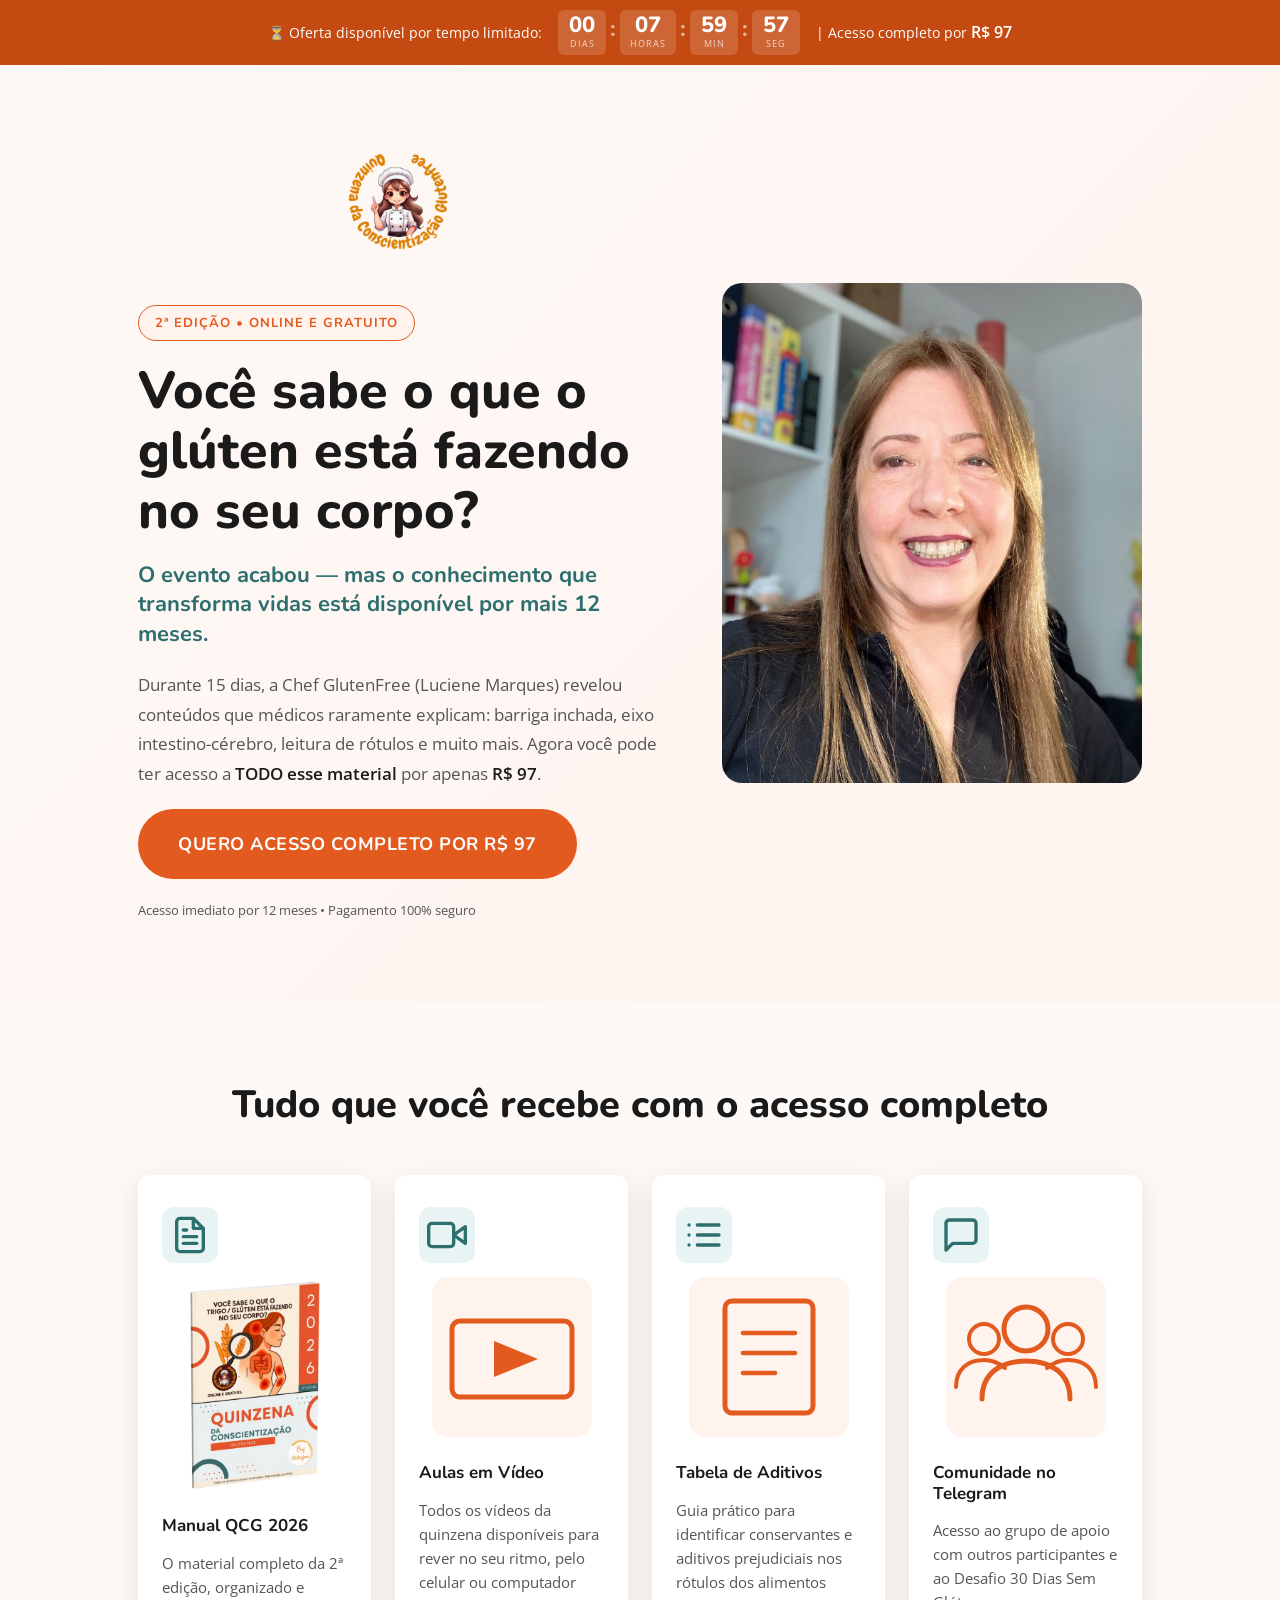
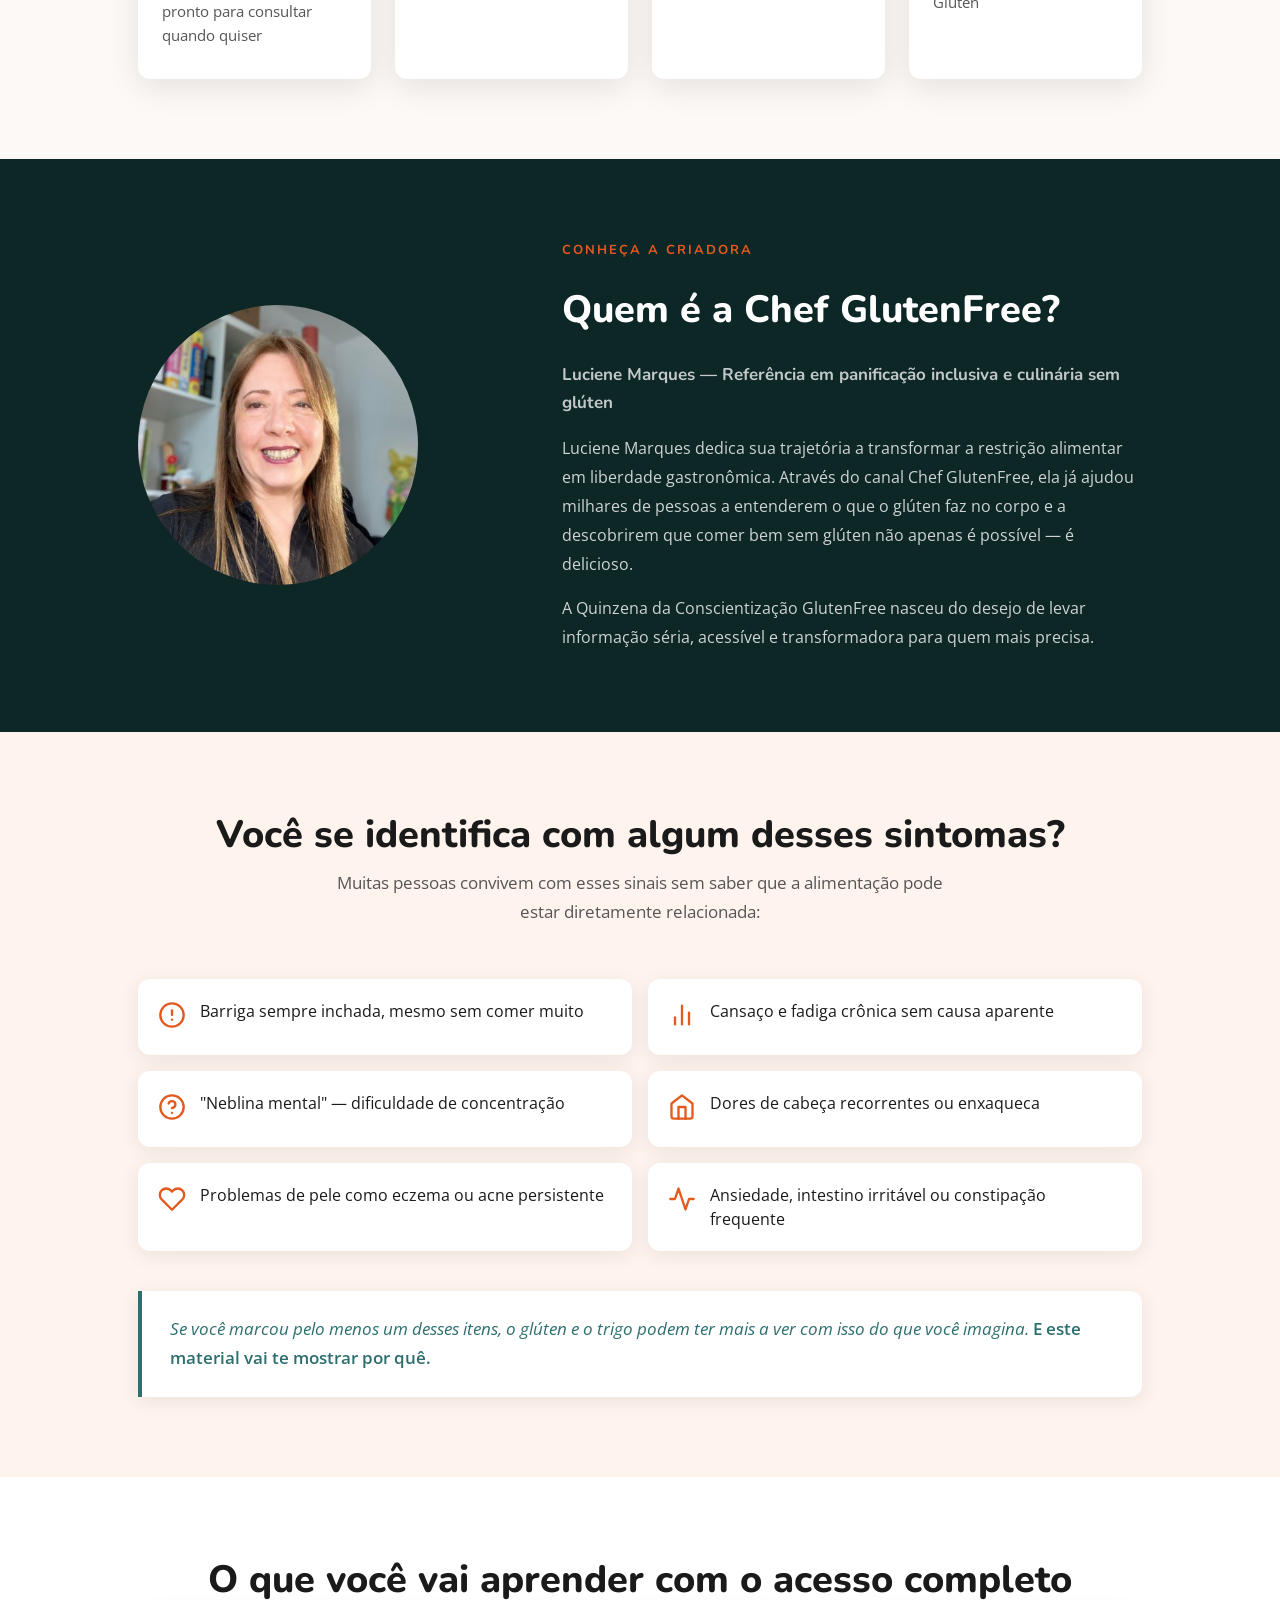
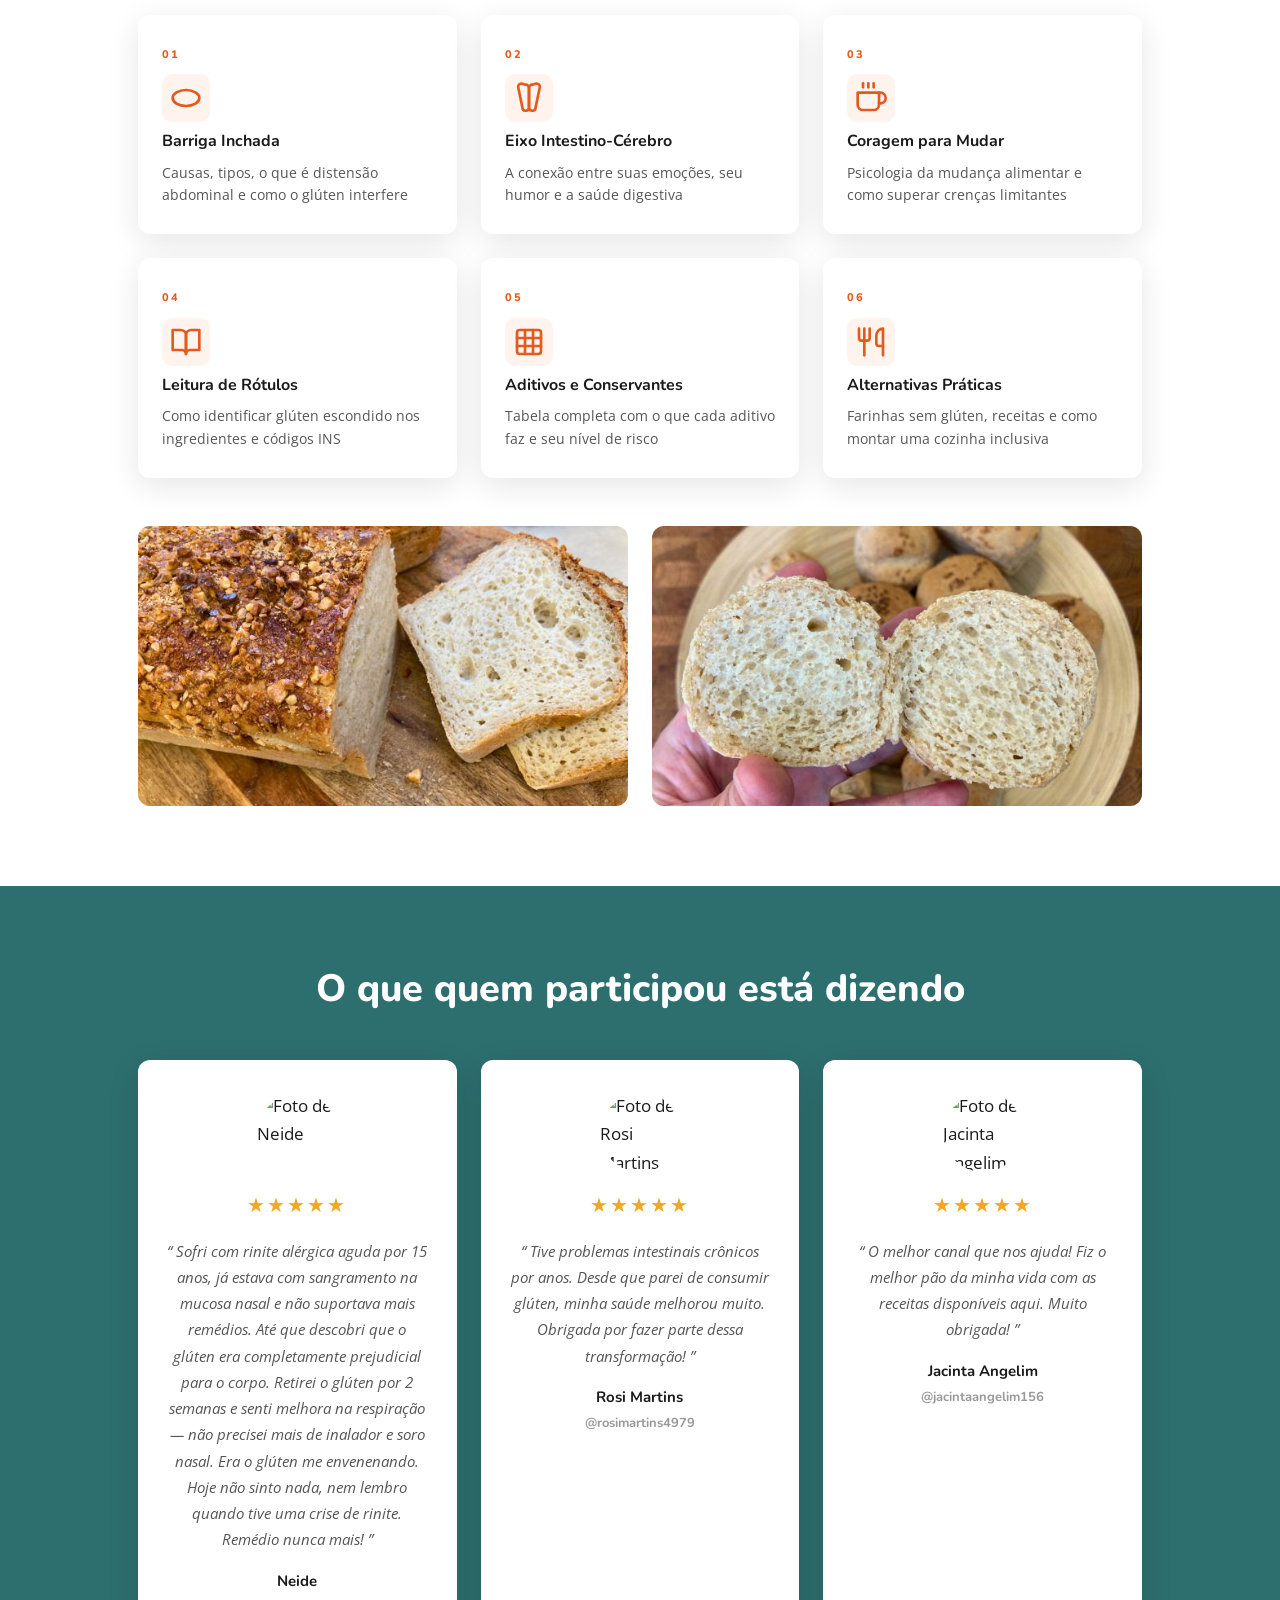
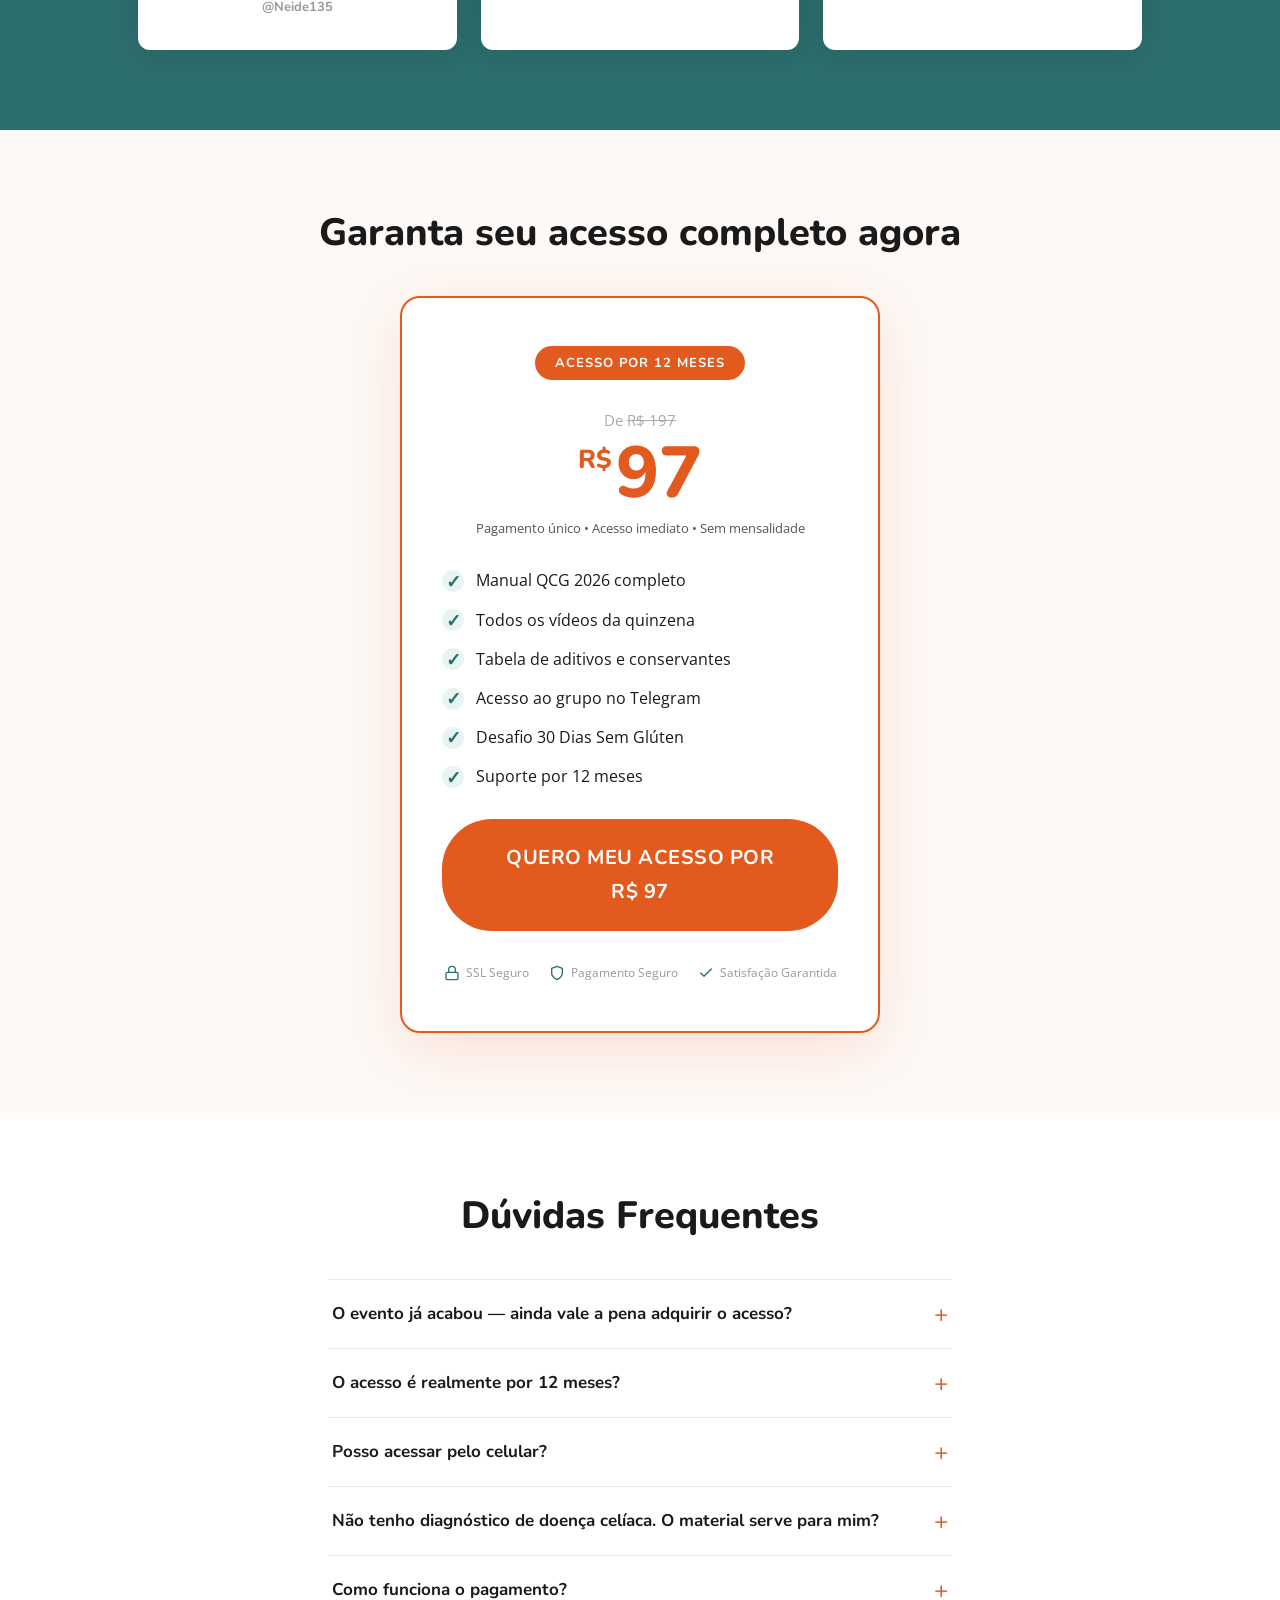
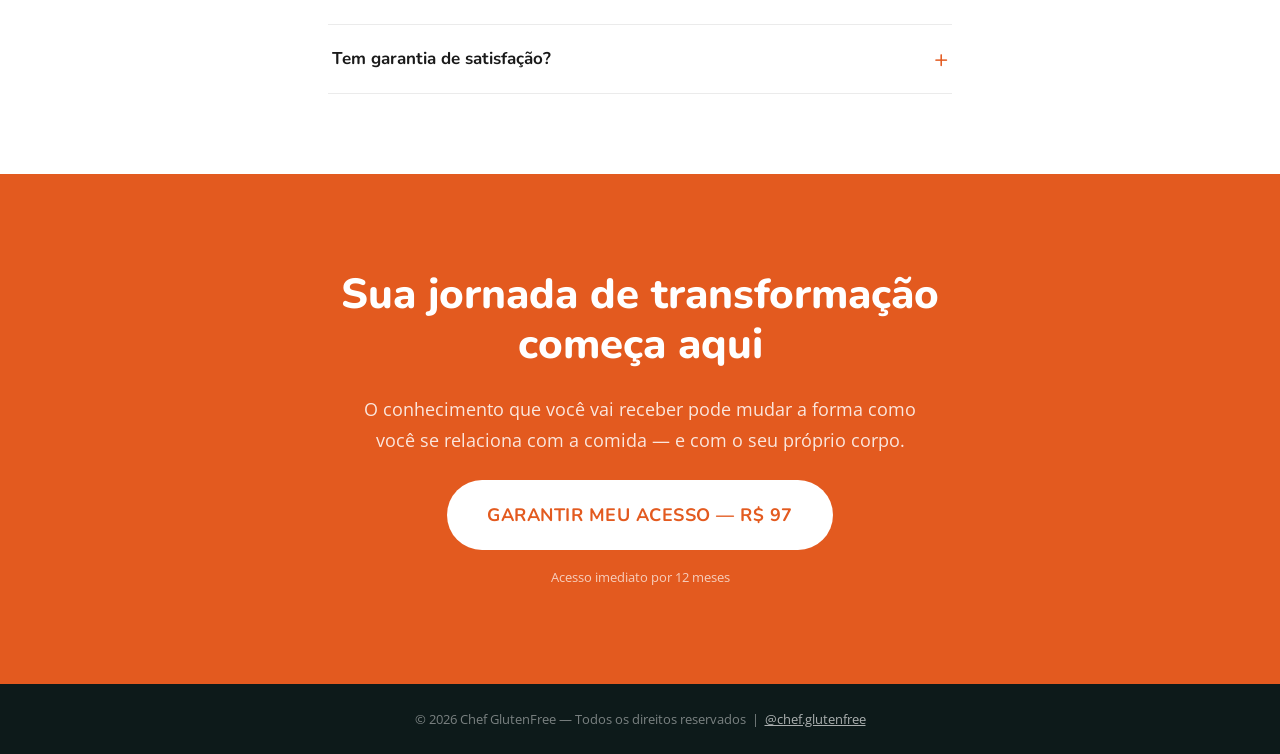
==== commit f0345307: "feat: depoimentos reais inseridos, imagens webp, arrobas adicionadas" ====
--- a/index.html
+++ b/index.html
@@ -401,55 +401,43 @@
 
           <article class="card-depoimento">
             <div class="depoimento-foto-wrap">
-              <!-- SUBSTITUIR: foto-depoimento-1 — foto circular do participante (recomendado: 100x100px) -->
-              <div class="img-placeholder img-placeholder-circular" aria-label="Foto do participante 1">
-                <span>FOTO</span>
-              </div>
+              <img class="depoimento-foto" src="assets/images/depoimento-1.webp" alt="Foto de Neide">
             </div>
             <div class="depoimento-estrelas" aria-label="5 estrelas">★★★★★</div>
             <blockquote class="depoimento-texto">
-              <!-- SUBSTITUIR: texto-depoimento-1 -->
-              "Após a quinzena, entendi por que minha barriga ficava inchada todo dia. Mudei minha alimentação e a diferença foi incrível!"
+              Sofri com rinite alérgica aguda por 15 anos, já estava com sangramento na mucosa nasal e não suportava mais remédios. Até que descobri que o glúten era completamente prejudicial para o corpo. Retirei o glúten por 2 semanas e senti melhora na respiração — não precisei mais de inalador e soro nasal. Era o glúten me envenenando. Hoje não sinto nada, nem lembro quando tive uma crise de rinite. Remédio nunca mais!
             </blockquote>
             <cite class="depoimento-nome">
-              <!-- SUBSTITUIR: nome-participante-1 -->
-              NOME_PARTICIPANTE
+              Neide
+              <span class="depoimento-arroba">@Neide135</span>
             </cite>
           </article>
 
           <article class="card-depoimento">
             <div class="depoimento-foto-wrap">
-              <!-- SUBSTITUIR: foto-depoimento-2 — foto circular do participante (recomendado: 100x100px) -->
-              <div class="img-placeholder img-placeholder-circular" aria-label="Foto do participante 2">
-                <span>FOTO</span>
-              </div>
+              <img class="depoimento-foto" src="assets/images/depoimento-2.webp" alt="Foto de Rosi Martins">
             </div>
             <div class="depoimento-estrelas" aria-label="5 estrelas">★★★★★</div>
             <blockquote class="depoimento-texto">
-              <!-- SUBSTITUIR: texto-depoimento-2 -->
-              "Após a quinzena, entendi por que minha barriga ficava inchada todo dia. Mudei minha alimentação e a diferença foi incrível!"
+              Tive problemas intestinais crônicos por anos. Desde que parei de consumir glúten, minha saúde melhorou muito. Obrigada por fazer parte dessa transformação!
             </blockquote>
             <cite class="depoimento-nome">
-              <!-- SUBSTITUIR: nome-participante-2 -->
-              NOME_PARTICIPANTE
+              Rosi Martins
+              <span class="depoimento-arroba">@rosimartins4979</span>
             </cite>
           </article>
 
           <article class="card-depoimento">
             <div class="depoimento-foto-wrap">
-              <!-- SUBSTITUIR: foto-depoimento-3 — foto circular do participante (recomendado: 100x100px) -->
-              <div class="img-placeholder img-placeholder-circular" aria-label="Foto do participante 3">
-                <span>FOTO</span>
-              </div>
+              <img class="depoimento-foto" src="assets/images/depoimento-3.webp" alt="Foto de Jacinta Angelim">
             </div>
             <div class="depoimento-estrelas" aria-label="5 estrelas">★★★★★</div>
             <blockquote class="depoimento-texto">
-              <!-- SUBSTITUIR: texto-depoimento-3 -->
-              "Após a quinzena, entendi por que minha barriga ficava inchada todo dia. Mudei minha alimentação e a diferença foi incrível!"
+              O melhor canal que nos ajuda! Fiz o melhor pão da minha vida com as receitas disponíveis aqui. Muito obrigada!
             </blockquote>
             <cite class="depoimento-nome">
-              <!-- SUBSTITUIR: nome-participante-3 -->
-              NOME_PARTICIPANTE
+              Jacinta Angelim
+              <span class="depoimento-arroba">@jacintaangelim156</span>
             </cite>
           </article>
 
--- a/css/style.css
+++ b/css/style.css
@@ -722,6 +722,16 @@
 .depoimento-texto::before { content: "\201C"; }
 .depoimento-texto::after  { content: "\201D"; }
 
+.depoimento-foto {
+  width: 80px;
+  height: 80px;
+  border-radius: 50%;
+  object-fit: cover;
+  object-position: top center;
+  background: transparent;
+  display: block;
+}
+
 .depoimento-nome {
   font-family: var(--fonte-titulo);
   font-size: 15px;
@@ -729,6 +739,13 @@
   color: var(--cinza-escuro);
   text-align: center;
   display: block;
+}
+
+.depoimento-arroba {
+  font-size: 13px;
+  color: #999;
+  display: block;
+  margin-top: 2px;
 }
 
 /* ===================== OFERTA / PREÇO ===================== */
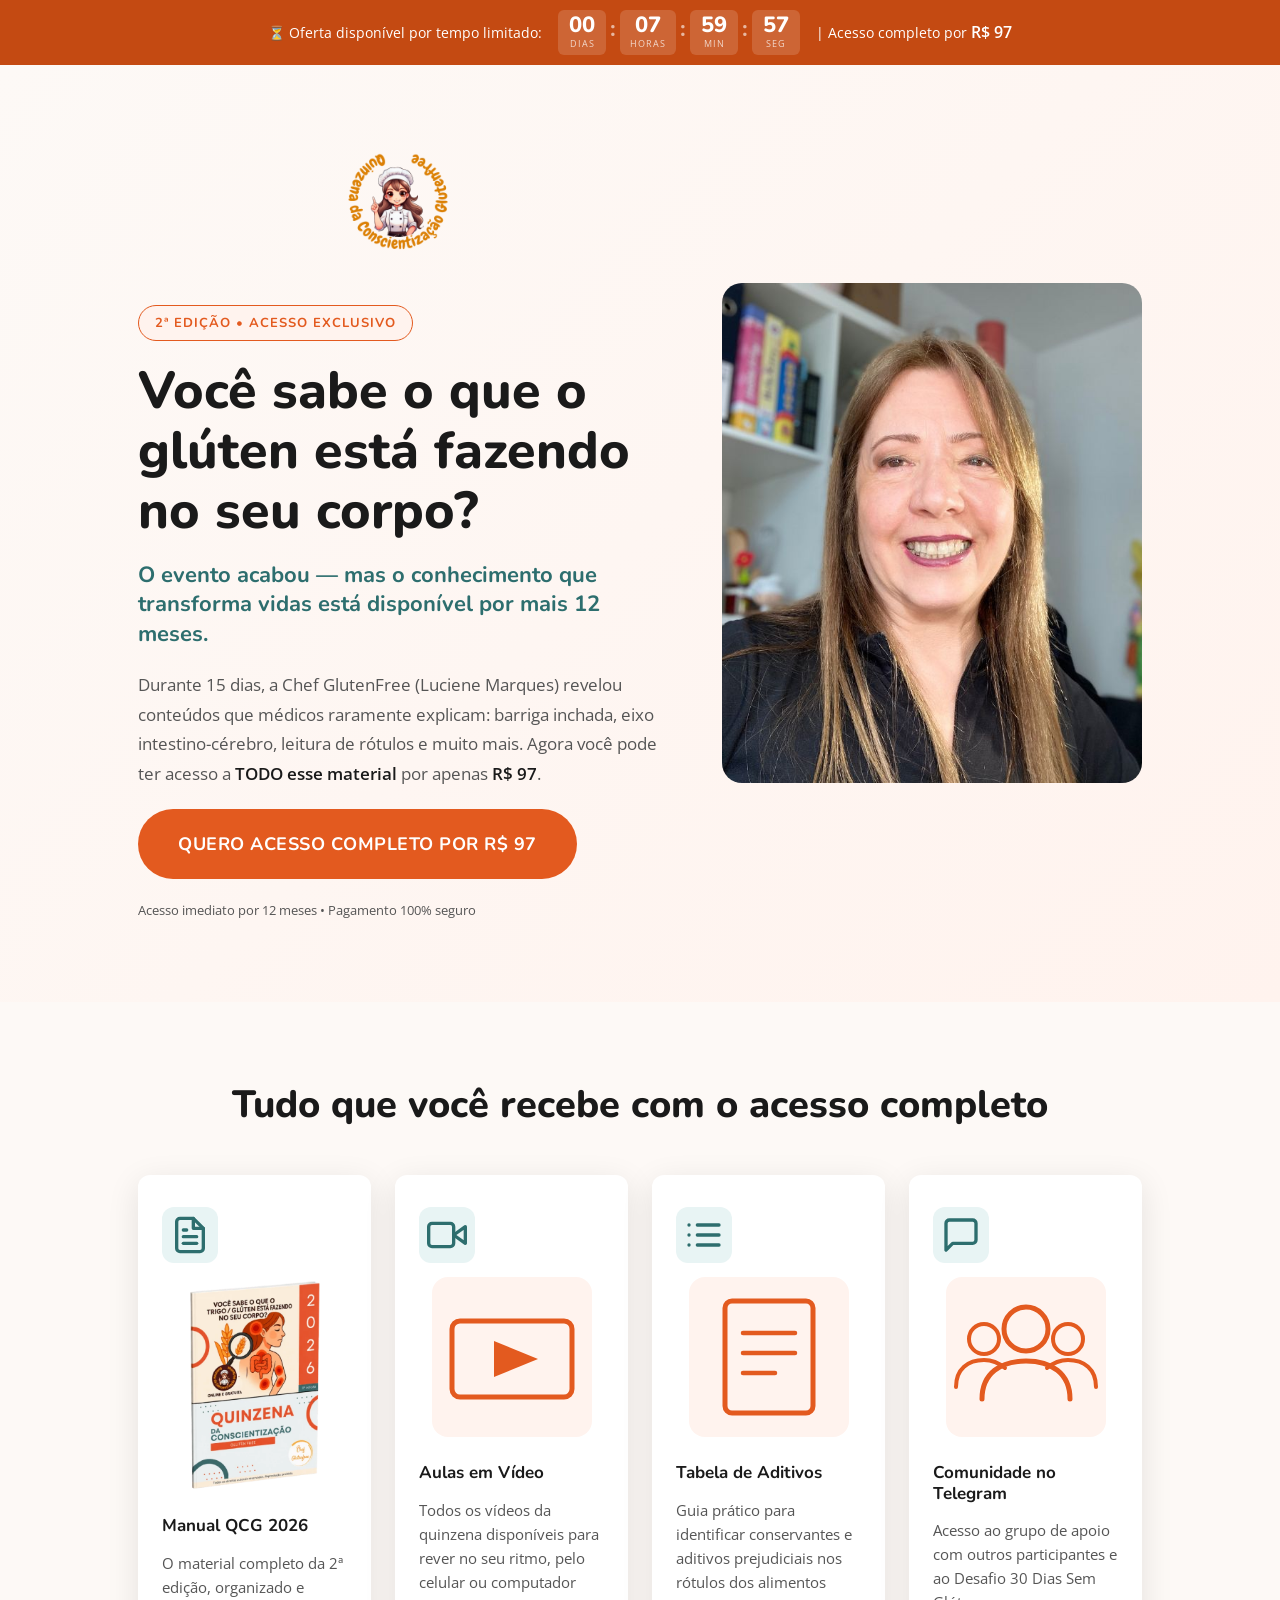
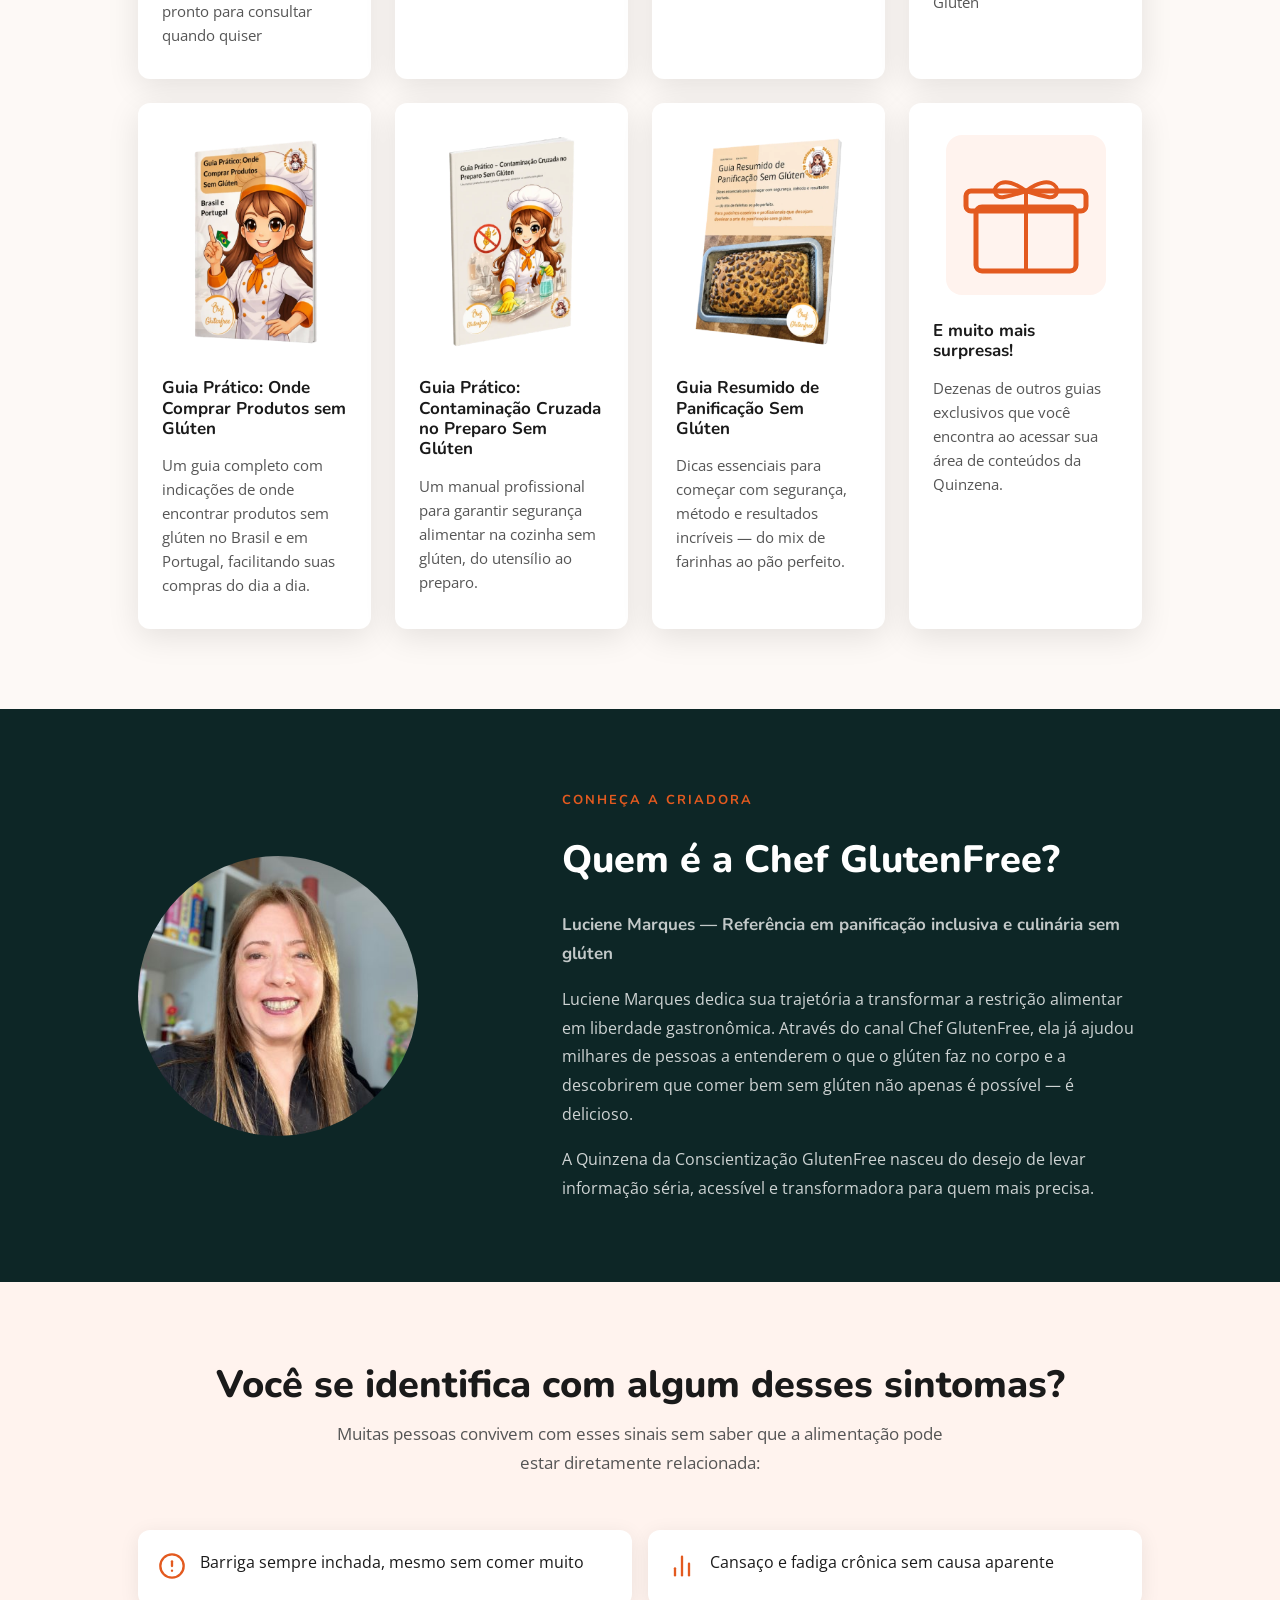
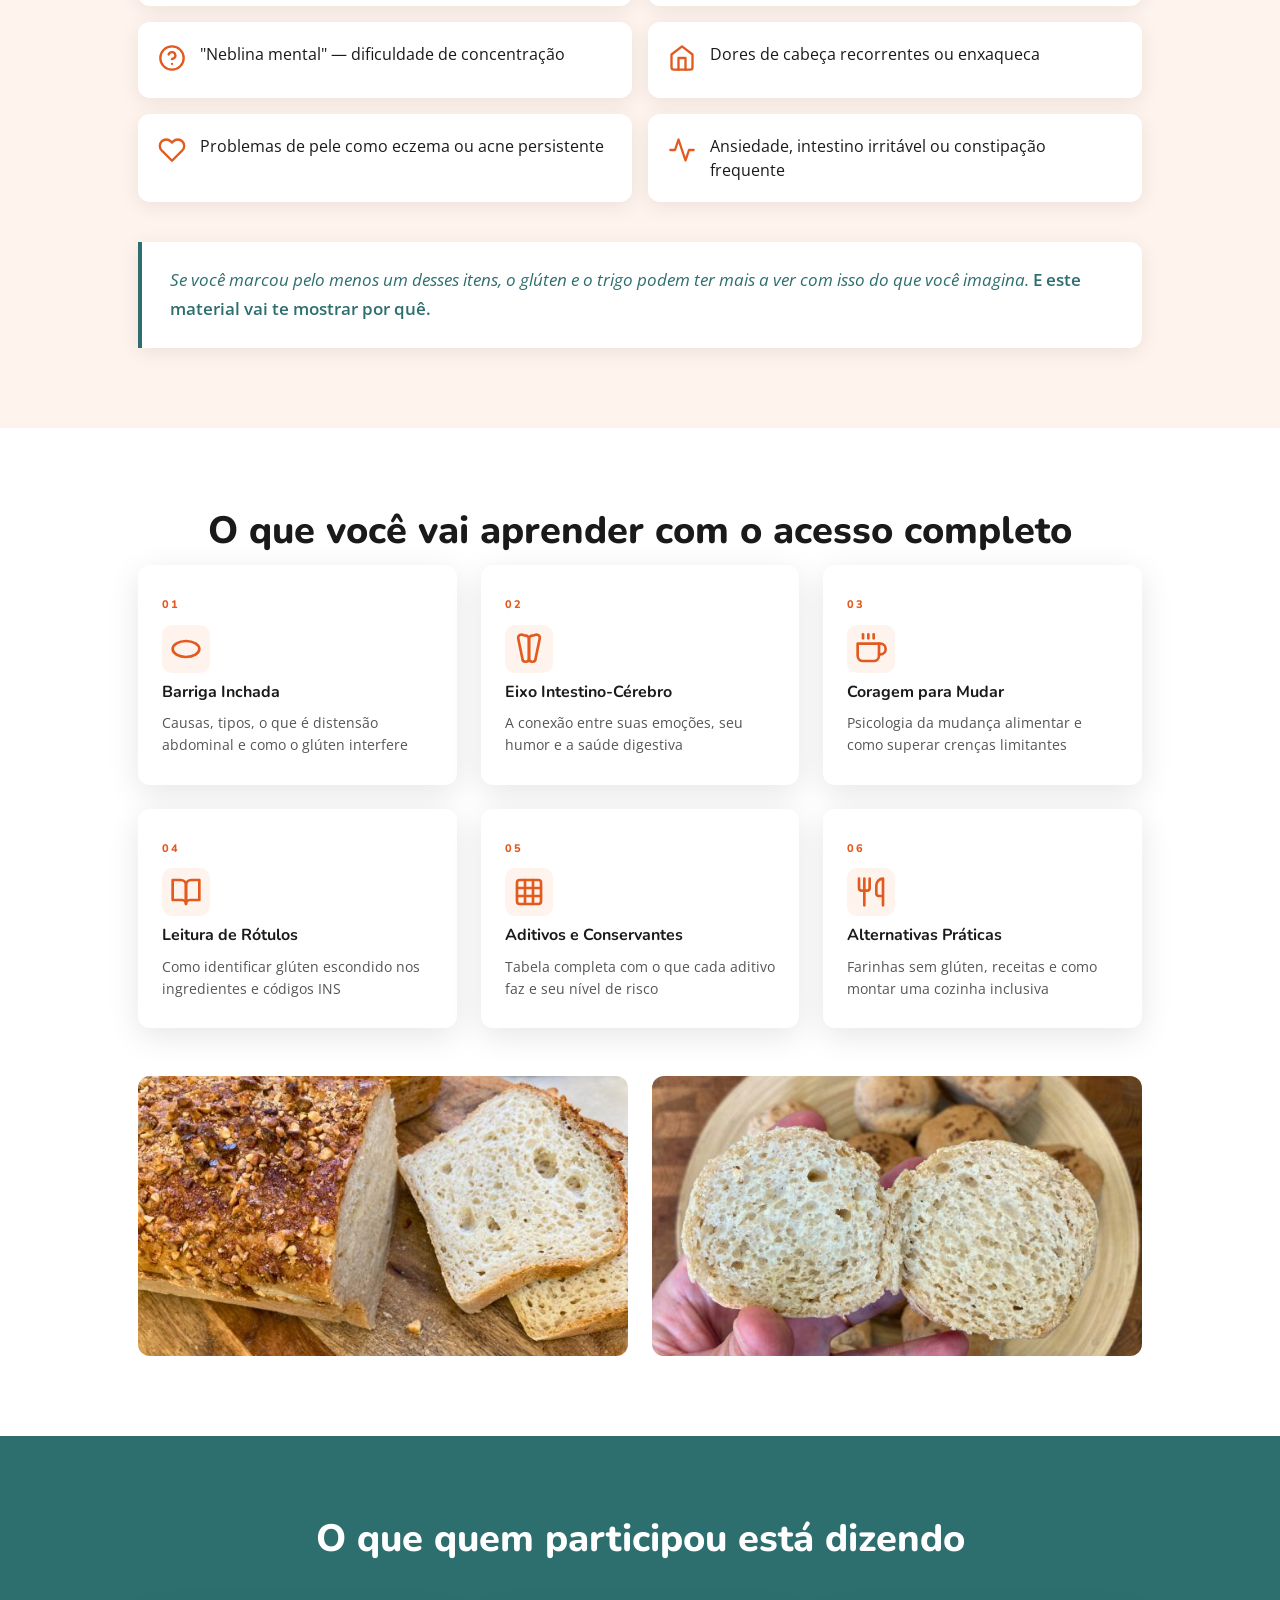
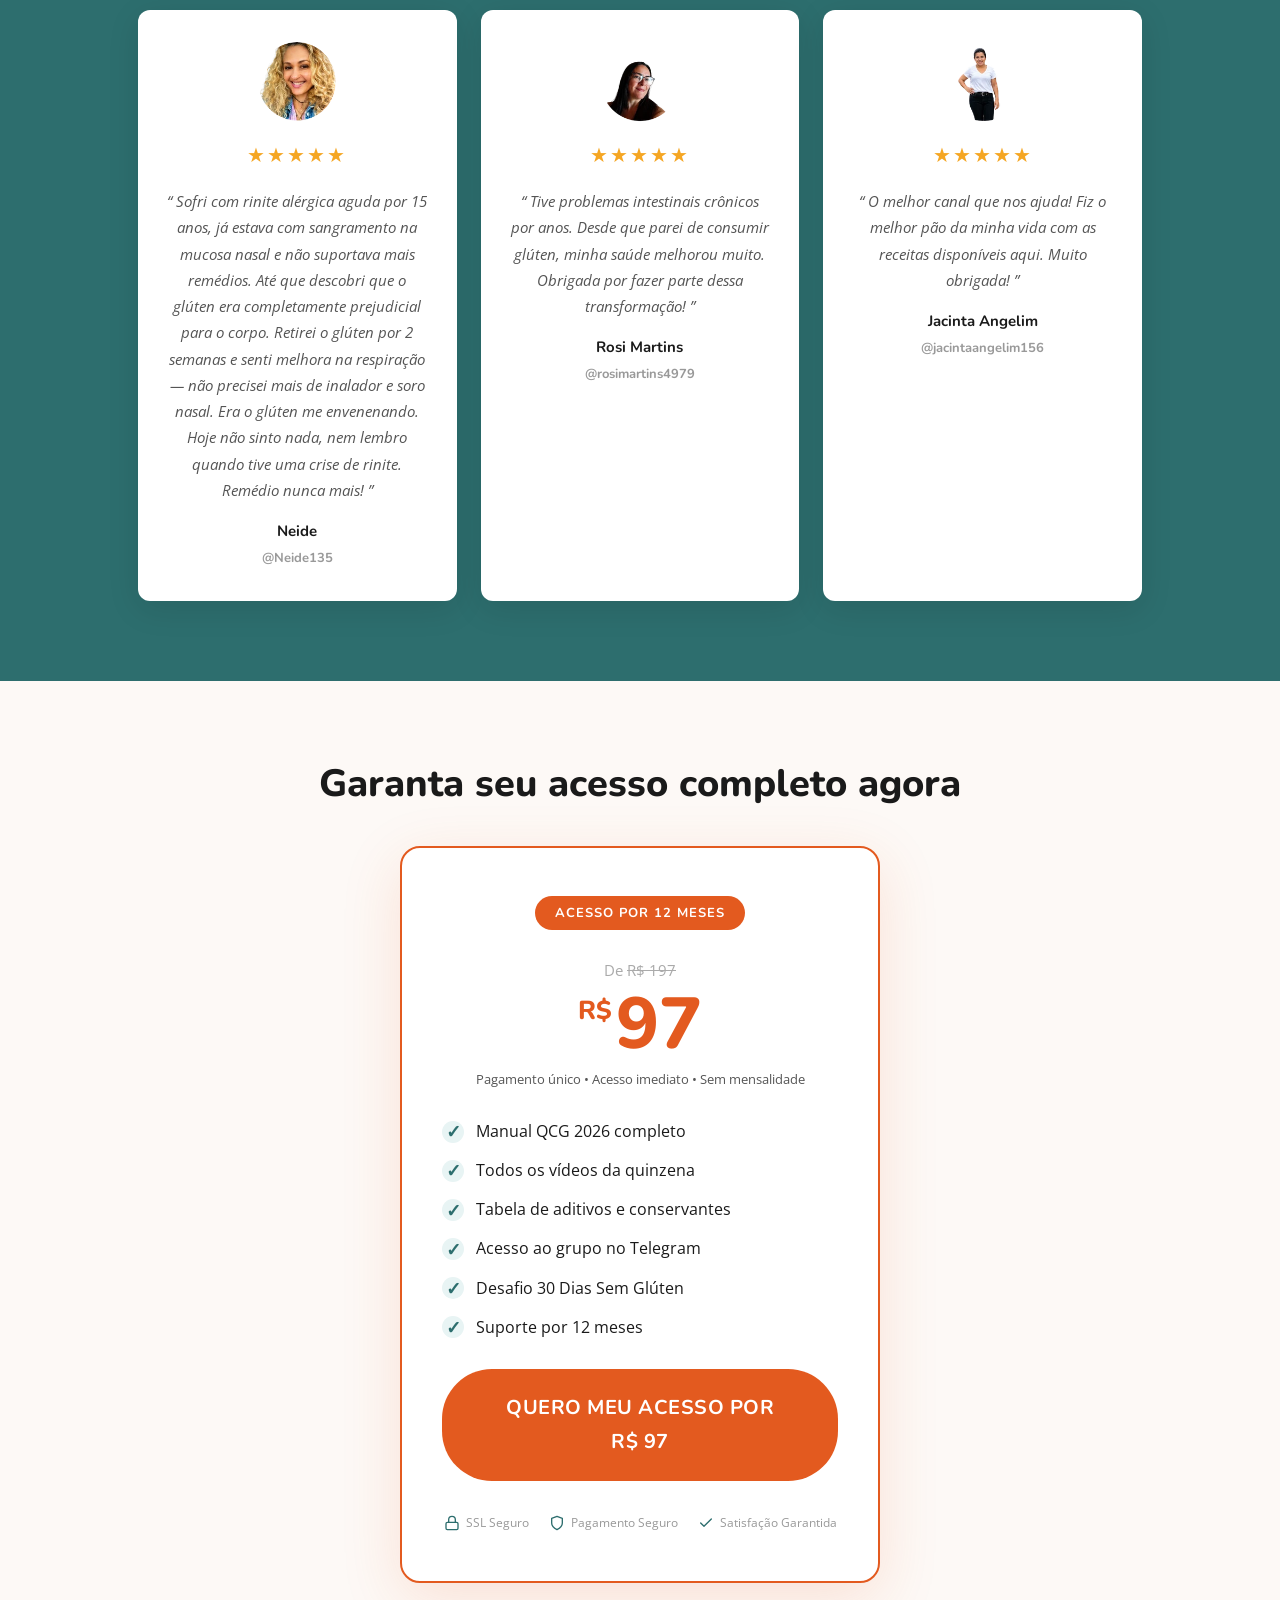
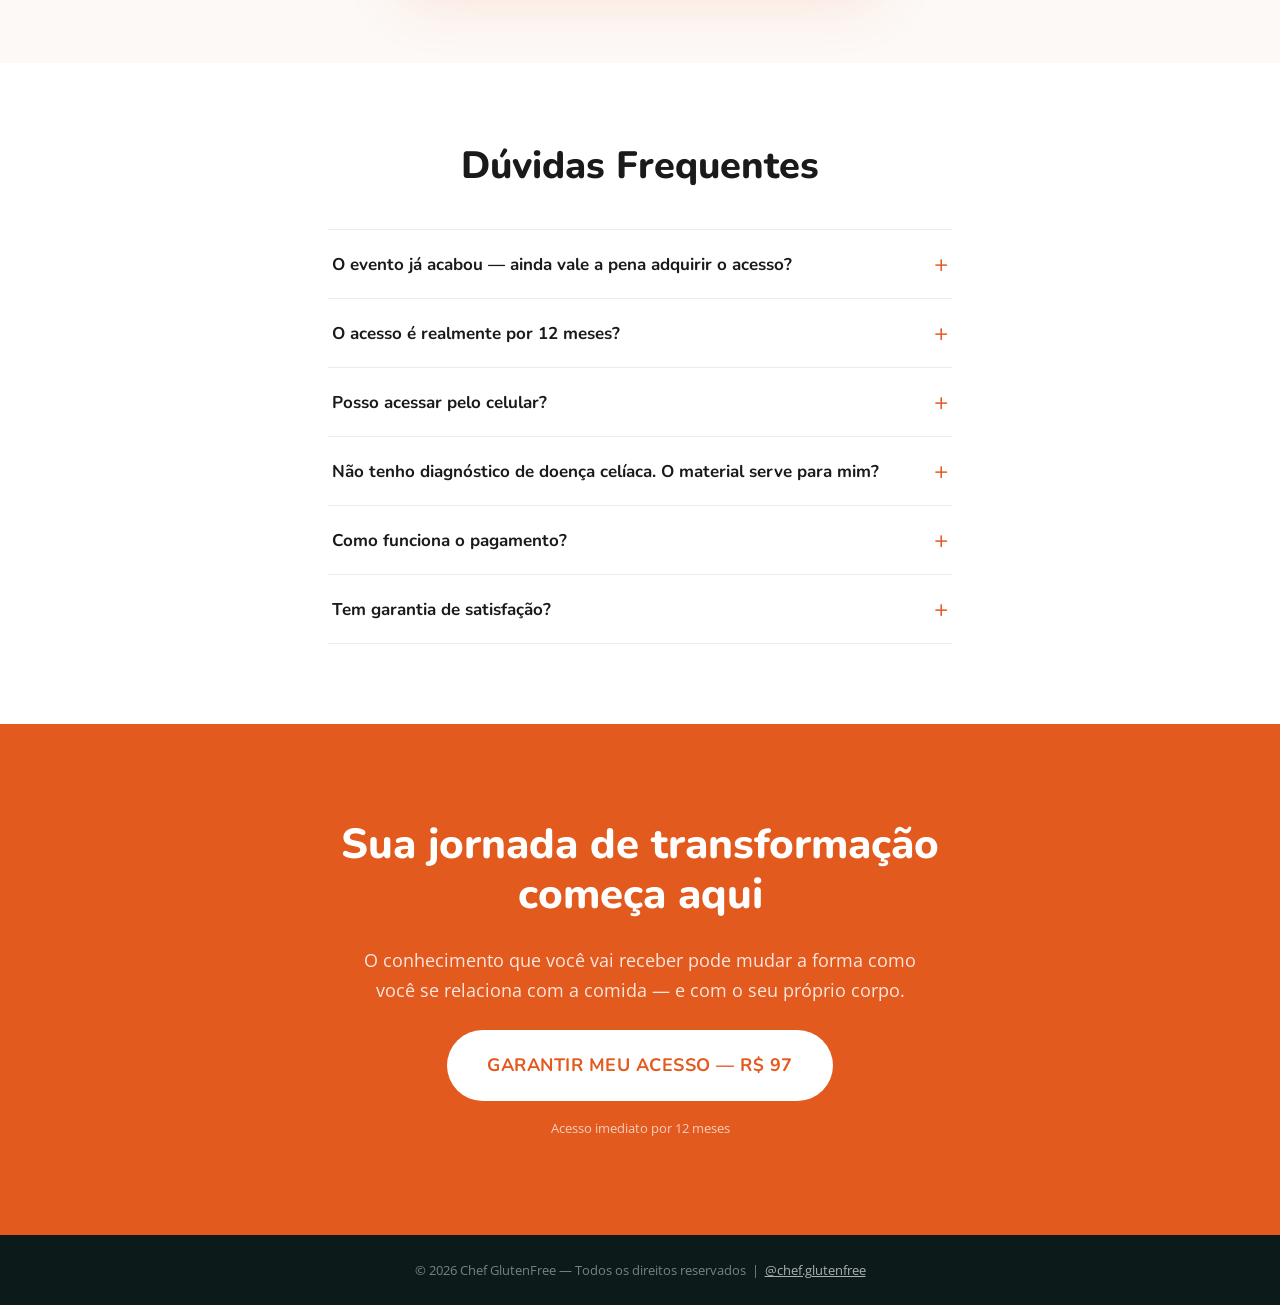
==== commit 420ac9b5: "feat: novos cards de benefícios, remover gratuito, novas imagens" ====
--- a/index.html
+++ b/index.html
@@ -69,7 +69,7 @@
 
         <div class="hero-conteudo">
           <img src="assets/images/logo-qcg.webp" alt="Logo Quinzena da Conscientização GlutenFree" class="logo-qcg" loading="eager" />
-          <span class="badge">2ª Edição &bull; Online e Gratuito</span>
+          <span class="badge">2ª Edição &bull; Acesso Exclusivo</span>
 
           <h1 class="hero-headline">
             Você sabe o que o glúten está fazendo no seu corpo?
@@ -183,6 +183,39 @@
             </div>
             <h3 class="card-titulo">Comunidade no Telegram</h3>
             <p class="card-desc">Acesso ao grupo de apoio com outros participantes e ao Desafio 30 Dias Sem Glúten</p>
+          </article>
+
+          <article class="card-beneficio">
+            <img src="assets/images/guia-comprar-produtos.webp" alt="Guia Onde Comprar Produtos sem Glúten" class="card-guia-img" loading="lazy" />
+            <h3 class="card-titulo">Guia Prático: Onde Comprar Produtos sem Glúten</h3>
+            <p class="card-desc">Um guia completo com indicações de onde encontrar produtos sem glúten no Brasil e em Portugal, facilitando suas compras do dia a dia.</p>
+          </article>
+
+          <article class="card-beneficio">
+            <img src="assets/images/guia_contaminacao.webp" alt="Guia Contaminação Cruzada" class="card-guia-img" loading="lazy" />
+            <h3 class="card-titulo">Guia Prático: Contaminação Cruzada no Preparo Sem Glúten</h3>
+            <p class="card-desc">Um manual profissional para garantir segurança alimentar na cozinha sem glúten, do utensílio ao preparo.</p>
+          </article>
+
+          <article class="card-beneficio">
+            <img src="assets/images/guia_panificacao.webp" alt="Guia de Panificação Sem Glúten" class="card-guia-img" loading="lazy" />
+            <h3 class="card-titulo">Guia Resumido de Panificação Sem Glúten</h3>
+            <p class="card-desc">Dicas essenciais para começar com segurança, método e resultados incríveis — do mix de farinhas ao pão perfeito.</p>
+          </article>
+
+          <article class="card-beneficio">
+            <div class="card-ilustracao" aria-hidden="true">
+              <svg xmlns="http://www.w3.org/2000/svg" width="160" height="160" viewBox="0 0 160 160">
+                <rect width="160" height="160" rx="16" fill="#FFF3EE"/>
+                <rect x="30" y="72" width="100" height="64" rx="6" fill="none" stroke="#E35A1F" stroke-width="5"/>
+                <rect x="20" y="56" width="120" height="20" rx="5" fill="none" stroke="#E35A1F" stroke-width="5"/>
+                <line x1="80" y1="56" x2="80" y2="136" stroke="#E35A1F" stroke-width="4" stroke-linecap="round"/>
+                <path d="M80 56 C80 56 65 44 55 48 C45 52 48 64 58 62 C68 60 80 56 80 56Z" fill="none" stroke="#E35A1F" stroke-width="4" stroke-linecap="round" stroke-linejoin="round"/>
+                <path d="M80 56 C80 56 95 44 105 48 C115 52 112 64 102 62 C92 60 80 56 80 56Z" fill="none" stroke="#E35A1F" stroke-width="4" stroke-linecap="round" stroke-linejoin="round"/>
+              </svg>
+            </div>
+            <h3 class="card-titulo">E muito mais surpresas!</h3>
+            <p class="card-desc">Dezenas de outros guias exclusivos que você encontra ao acessar sua área de conteúdos da Quinzena.</p>
           </article>
 
         </div>
--- a/css/style.css
+++ b/css/style.css
@@ -722,6 +722,15 @@
 .depoimento-texto::before { content: "\201C"; }
 .depoimento-texto::after  { content: "\201D"; }
 
+.card-guia-img {
+  width: 100%;
+  max-width: 160px;
+  height: auto;
+  object-fit: contain;
+  display: block;
+  margin: 0 auto 16px;
+}
+
 .depoimento-foto {
   width: 80px;
   height: 80px;
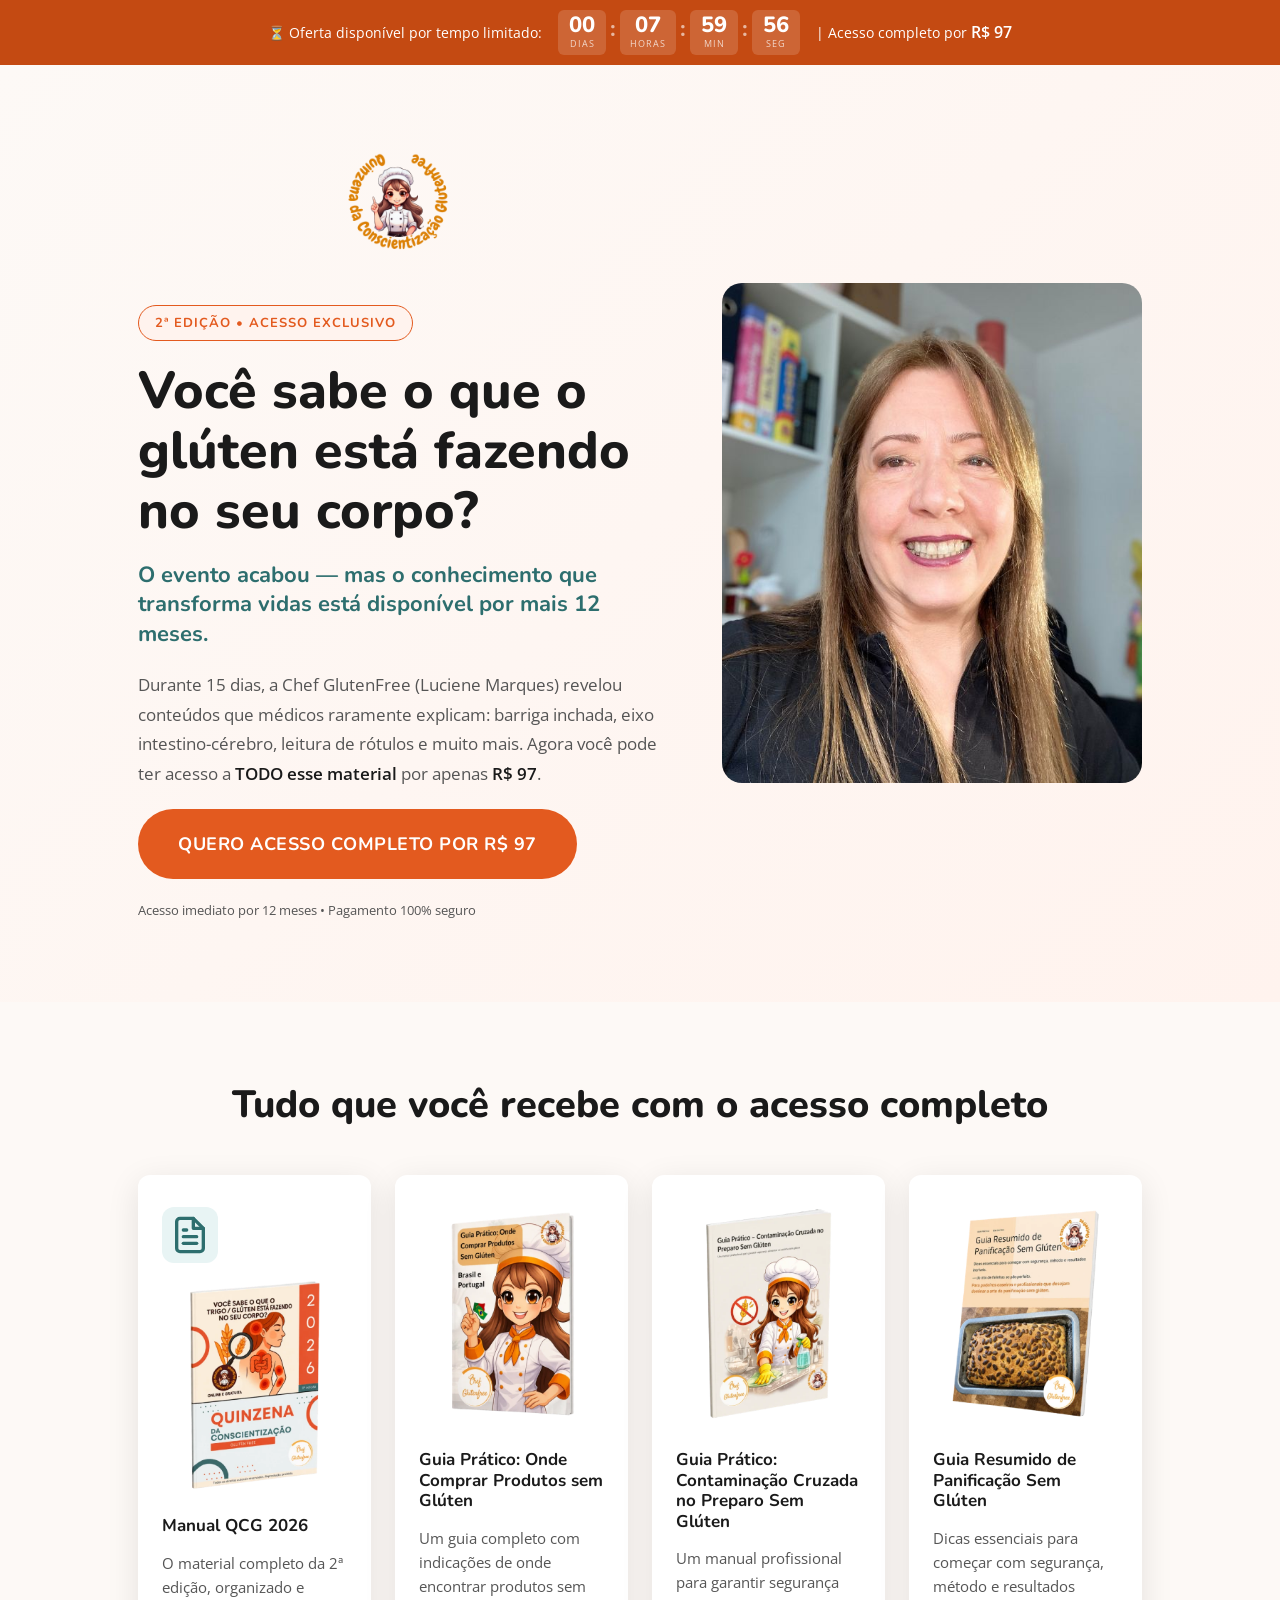
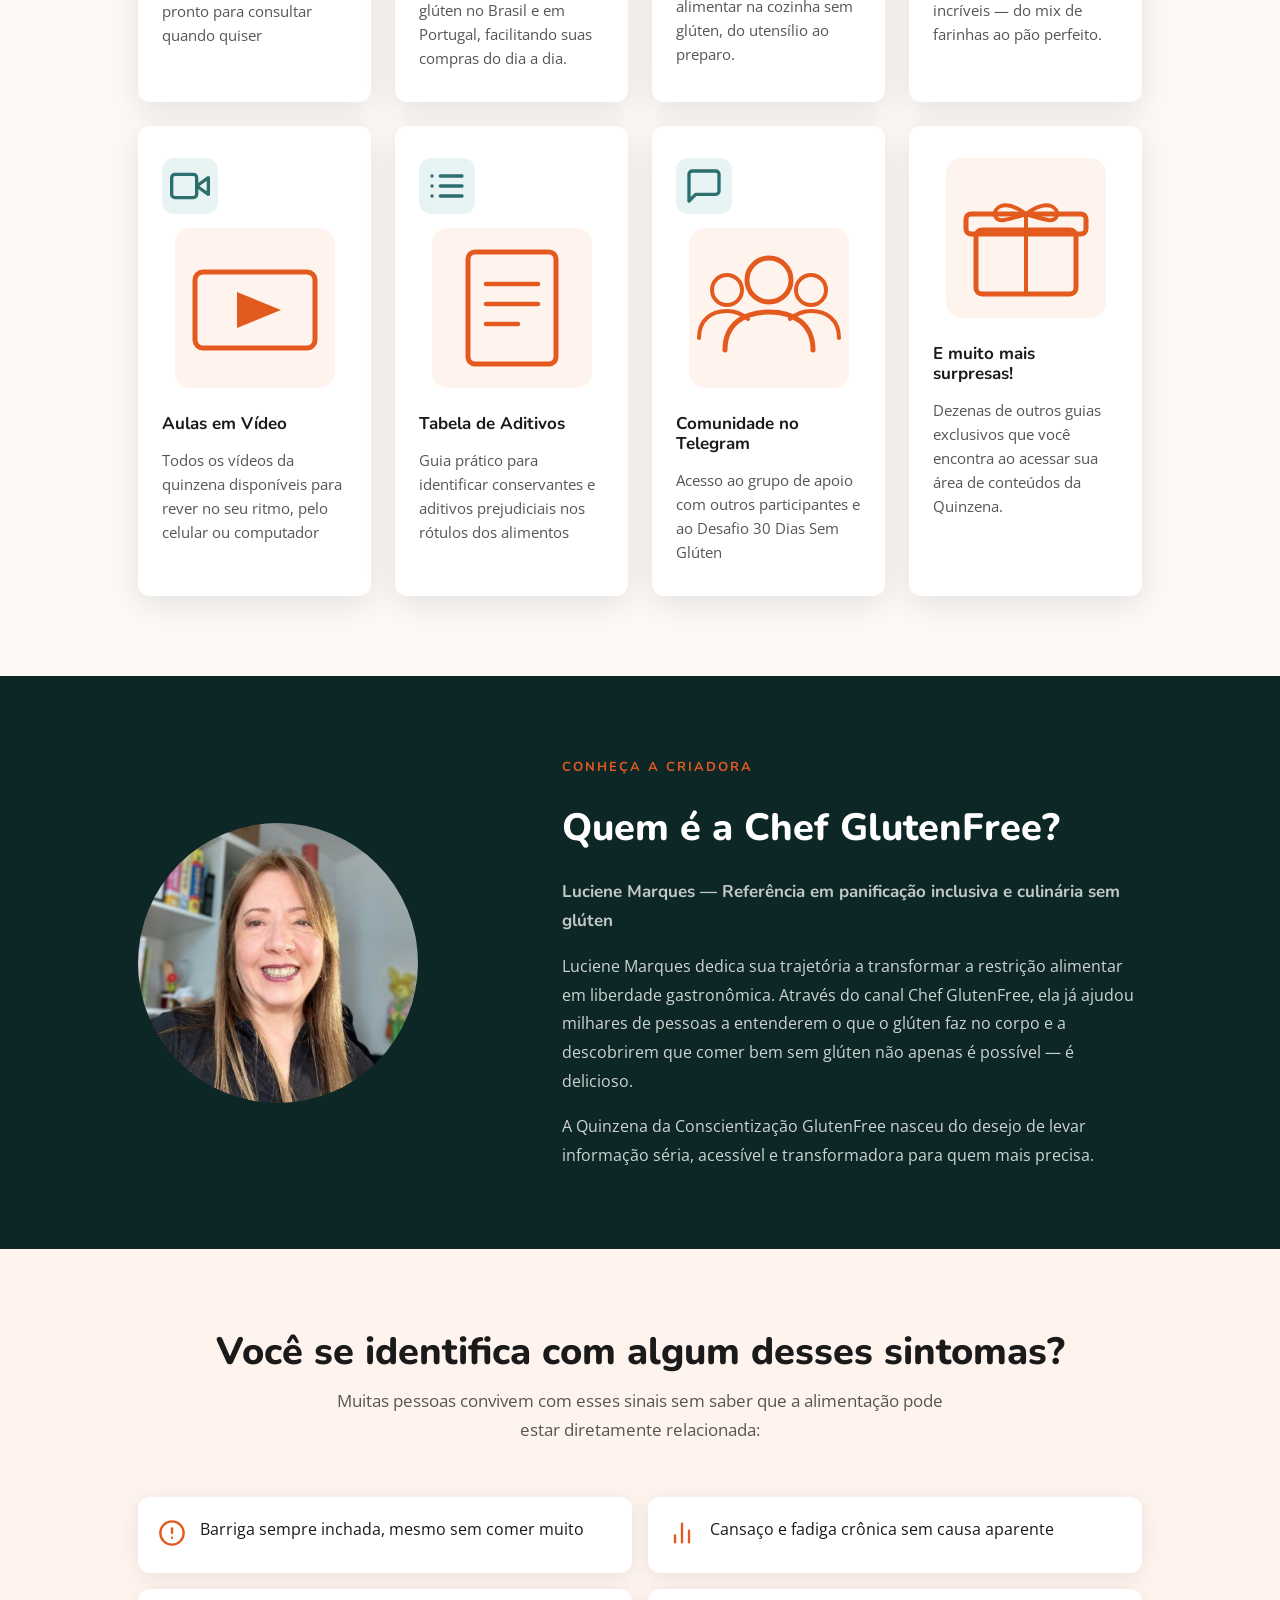
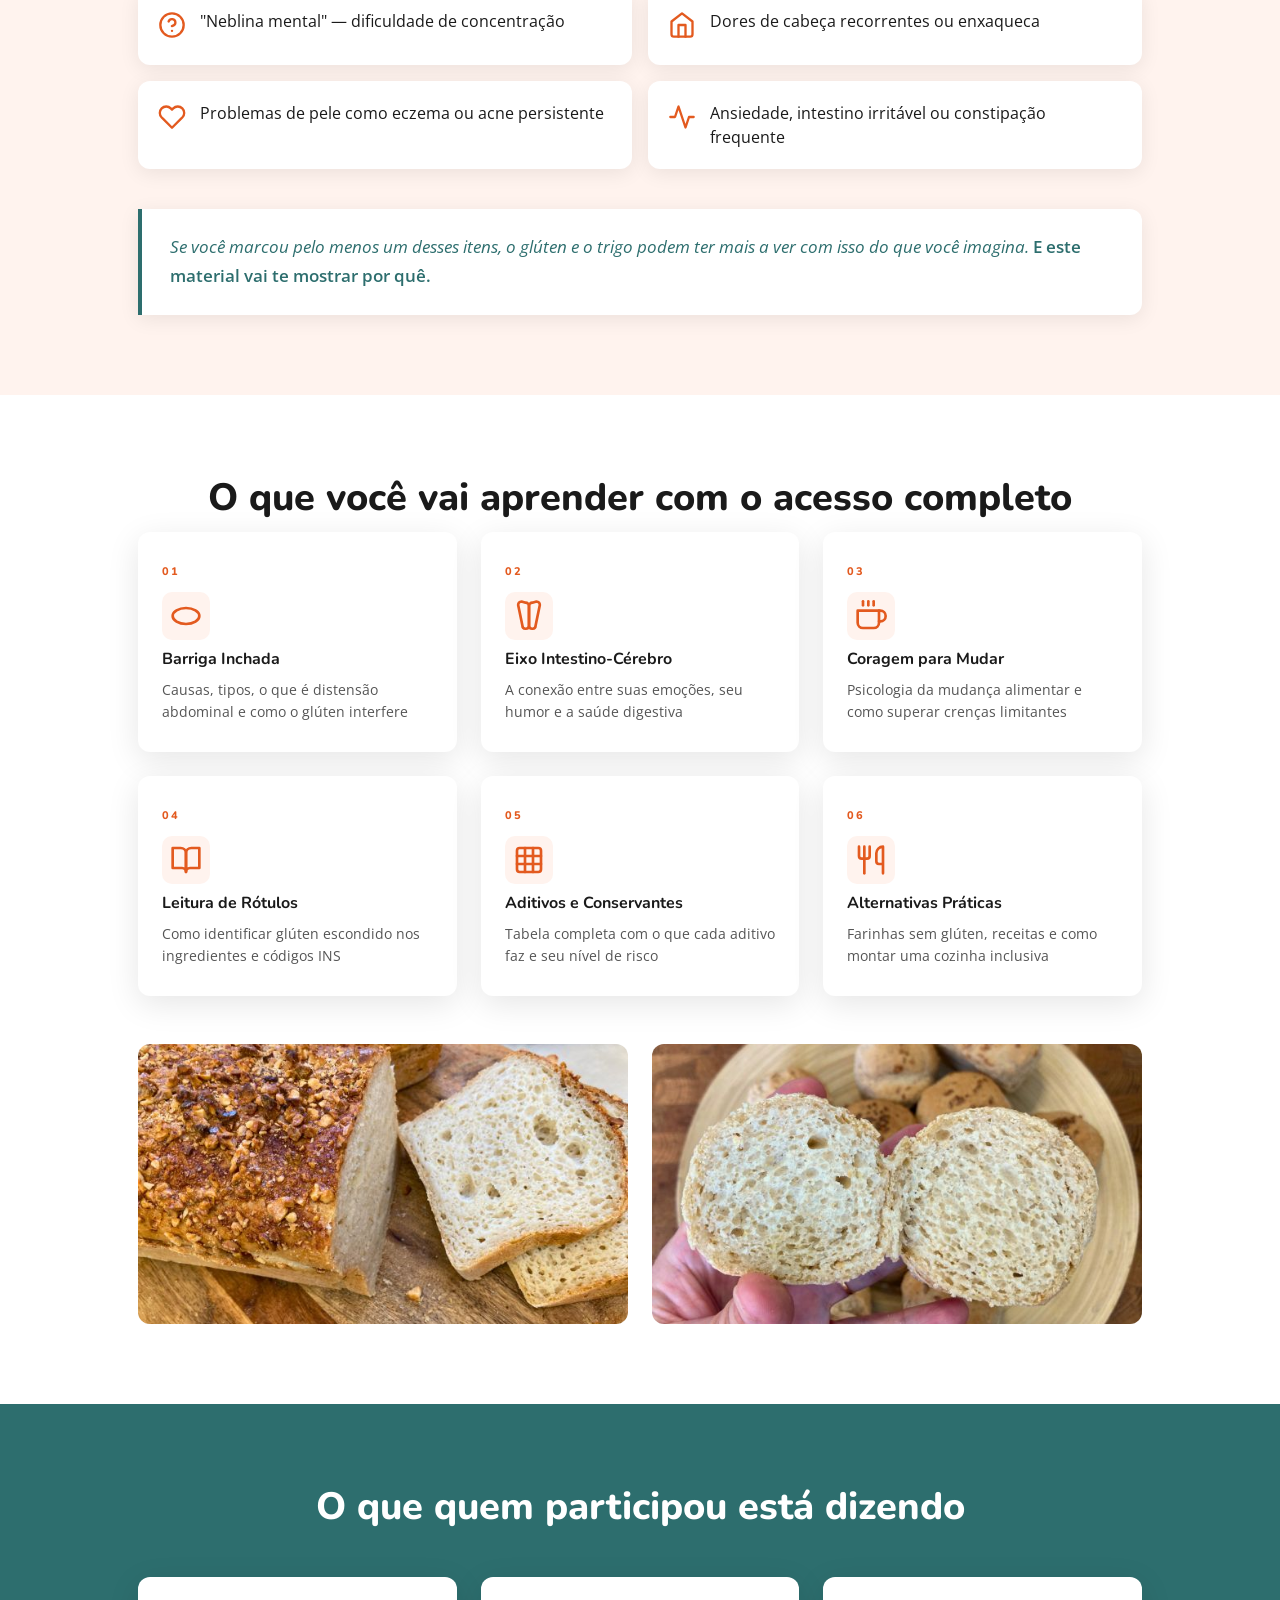
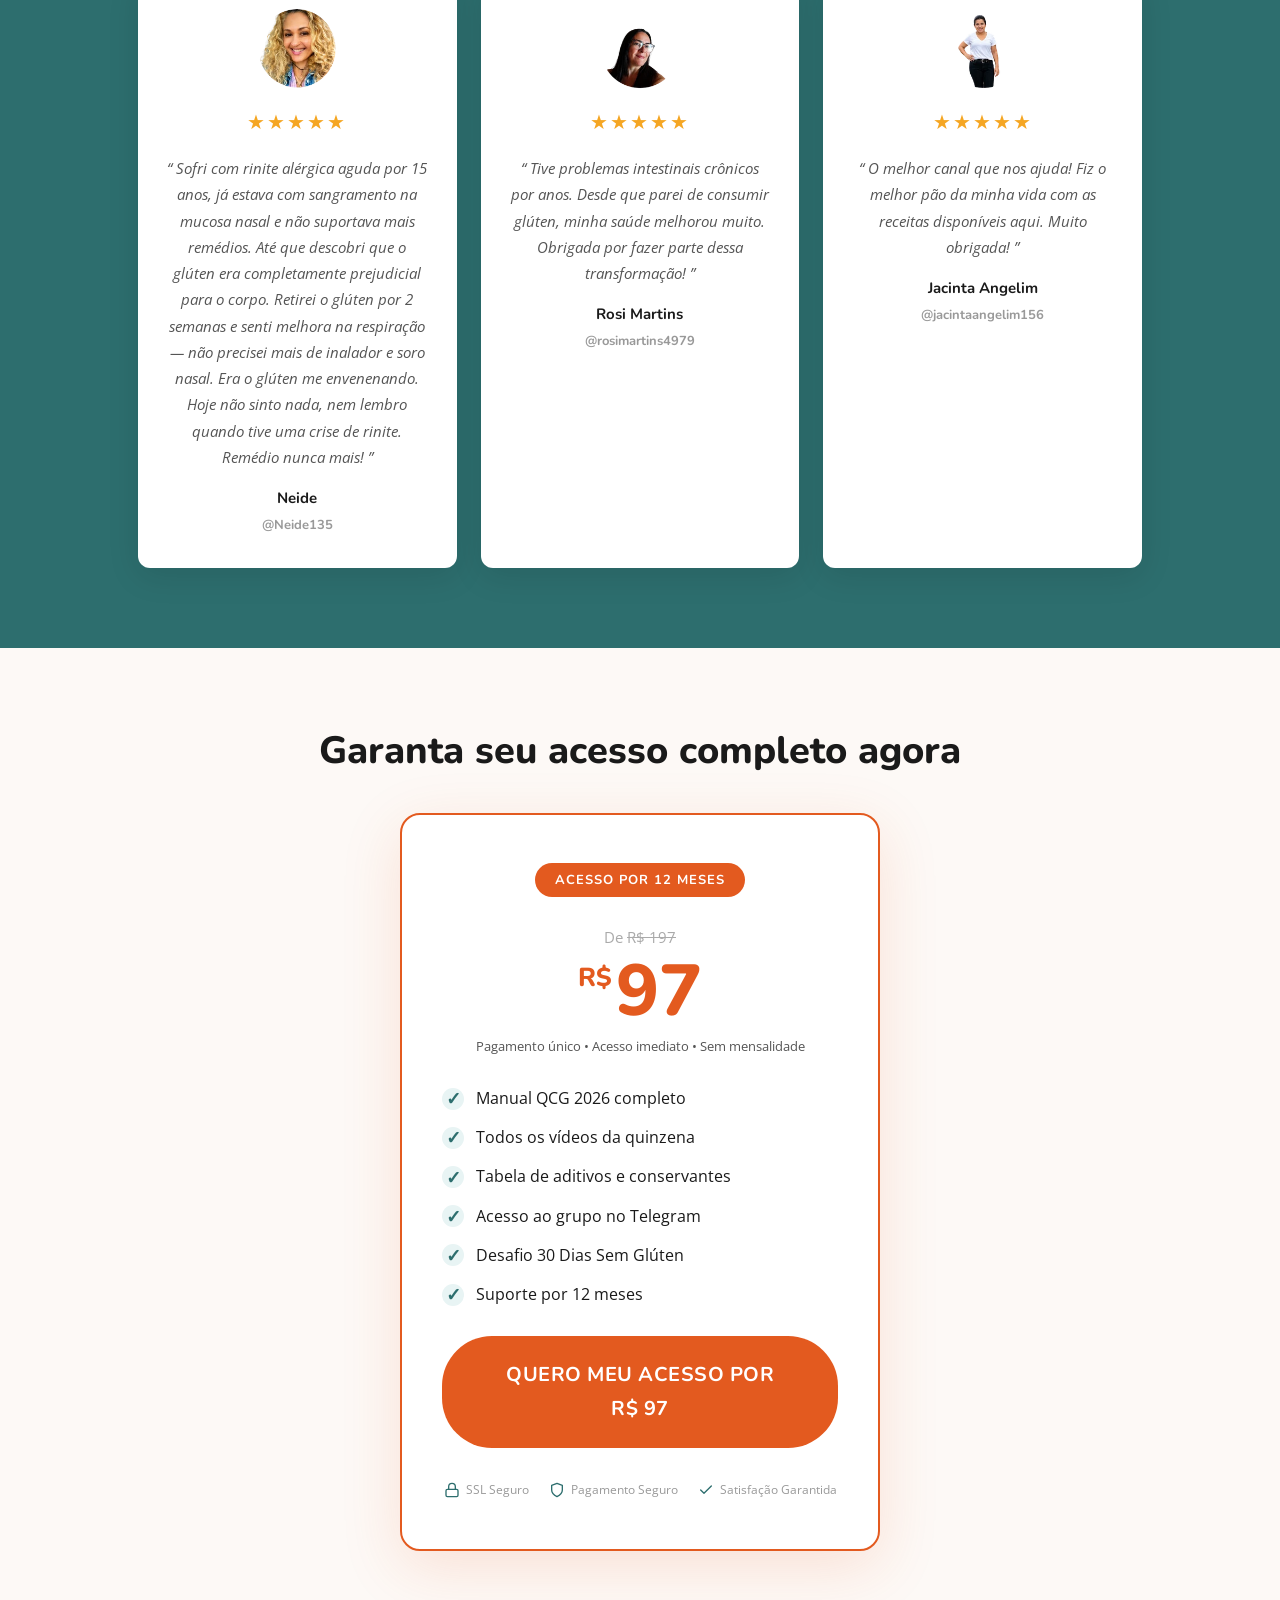
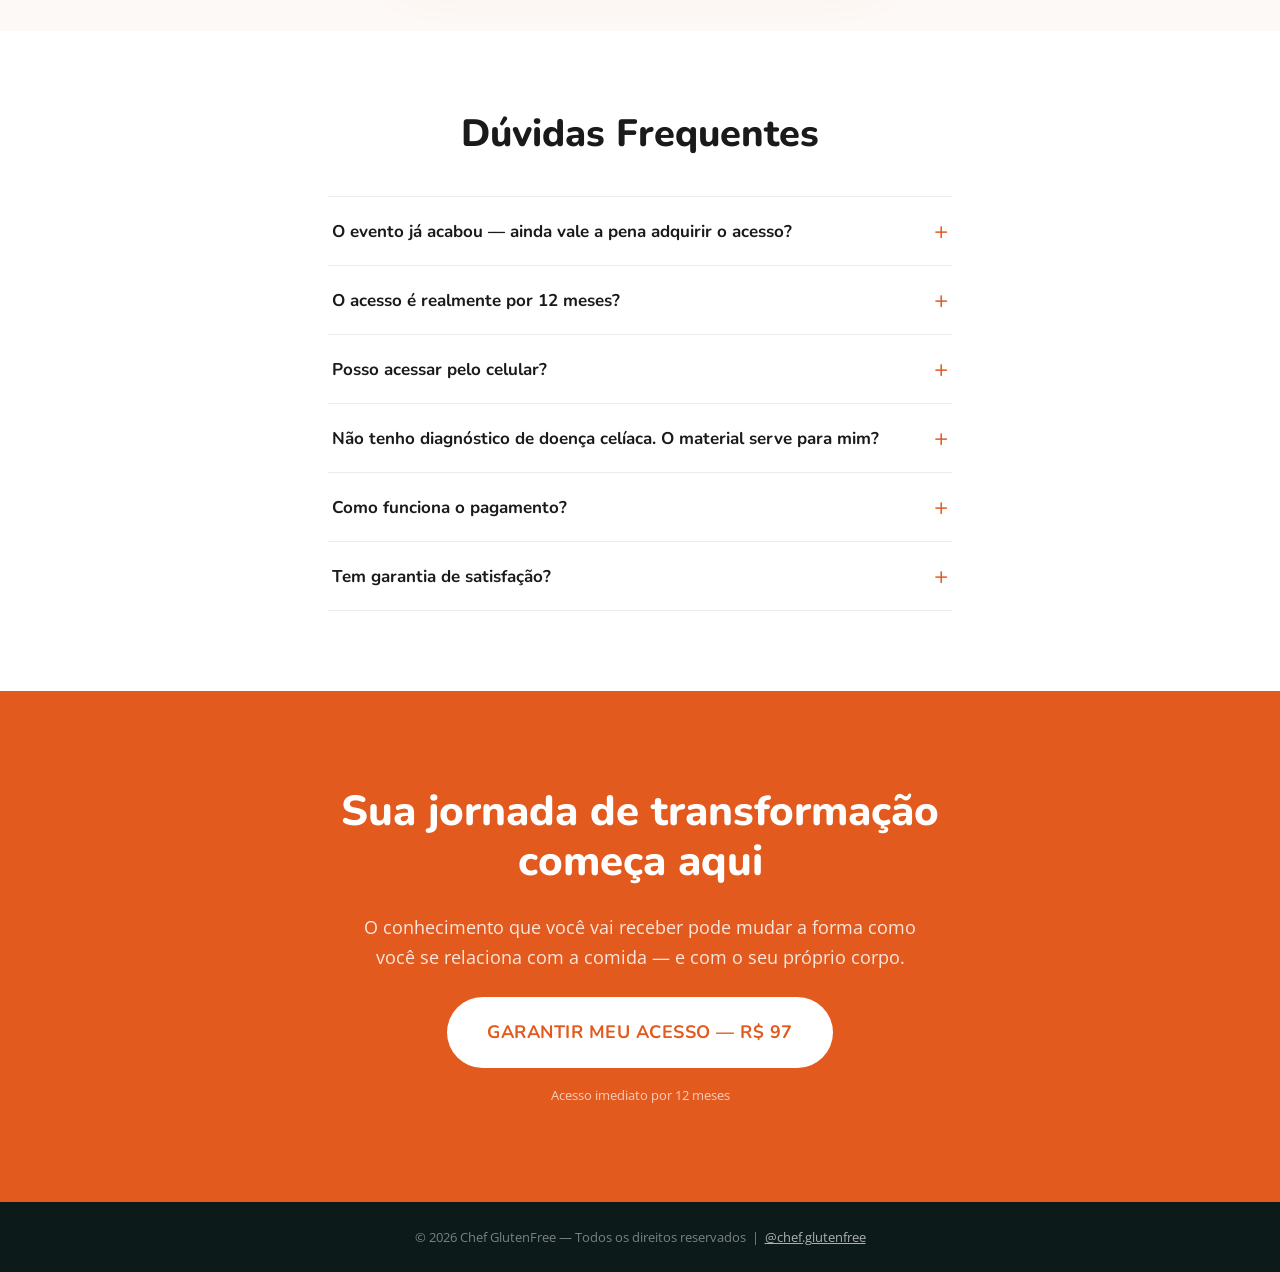
==== commit e60c1253: "fix: reordenar cards — guias na linha 1, ícones na linha 2" ====
--- a/index.html
+++ b/index.html
@@ -120,6 +120,24 @@
             <img src="assets/images/manual-mockup.webp" alt="Manual QCG 2026" class="manual-mockup" loading="lazy" />
             <h3 class="card-titulo">Manual QCG 2026</h3>
             <p class="card-desc">O material completo da 2ª edição, organizado e pronto para consultar quando quiser</p>
+          </article>
+
+          <article class="card-beneficio">
+            <img src="assets/images/guia-comprar-produtos.webp" alt="Guia Onde Comprar Produtos sem Glúten" class="card-guia-img" loading="lazy" />
+            <h3 class="card-titulo">Guia Prático: Onde Comprar Produtos sem Glúten</h3>
+            <p class="card-desc">Um guia completo com indicações de onde encontrar produtos sem glúten no Brasil e em Portugal, facilitando suas compras do dia a dia.</p>
+          </article>
+
+          <article class="card-beneficio">
+            <img src="assets/images/guia_contaminacao.webp" alt="Guia Contaminação Cruzada" class="card-guia-img" loading="lazy" />
+            <h3 class="card-titulo">Guia Prático: Contaminação Cruzada no Preparo Sem Glúten</h3>
+            <p class="card-desc">Um manual profissional para garantir segurança alimentar na cozinha sem glúten, do utensílio ao preparo.</p>
+          </article>
+
+          <article class="card-beneficio">
+            <img src="assets/images/guia_panificacao.webp" alt="Guia de Panificação Sem Glúten" class="card-guia-img" loading="lazy" />
+            <h3 class="card-titulo">Guia Resumido de Panificação Sem Glúten</h3>
+            <p class="card-desc">Dicas essenciais para começar com segurança, método e resultados incríveis — do mix de farinhas ao pão perfeito.</p>
           </article>
 
           <article class="card-beneficio">
@@ -183,24 +201,6 @@
             </div>
             <h3 class="card-titulo">Comunidade no Telegram</h3>
             <p class="card-desc">Acesso ao grupo de apoio com outros participantes e ao Desafio 30 Dias Sem Glúten</p>
-          </article>
-
-          <article class="card-beneficio">
-            <img src="assets/images/guia-comprar-produtos.webp" alt="Guia Onde Comprar Produtos sem Glúten" class="card-guia-img" loading="lazy" />
-            <h3 class="card-titulo">Guia Prático: Onde Comprar Produtos sem Glúten</h3>
-            <p class="card-desc">Um guia completo com indicações de onde encontrar produtos sem glúten no Brasil e em Portugal, facilitando suas compras do dia a dia.</p>
-          </article>
-
-          <article class="card-beneficio">
-            <img src="assets/images/guia_contaminacao.webp" alt="Guia Contaminação Cruzada" class="card-guia-img" loading="lazy" />
-            <h3 class="card-titulo">Guia Prático: Contaminação Cruzada no Preparo Sem Glúten</h3>
-            <p class="card-desc">Um manual profissional para garantir segurança alimentar na cozinha sem glúten, do utensílio ao preparo.</p>
-          </article>
-
-          <article class="card-beneficio">
-            <img src="assets/images/guia_panificacao.webp" alt="Guia de Panificação Sem Glúten" class="card-guia-img" loading="lazy" />
-            <h3 class="card-titulo">Guia Resumido de Panificação Sem Glúten</h3>
-            <p class="card-desc">Dicas essenciais para começar com segurança, método e resultados incríveis — do mix de farinhas ao pão perfeito.</p>
           </article>
 
           <article class="card-beneficio">
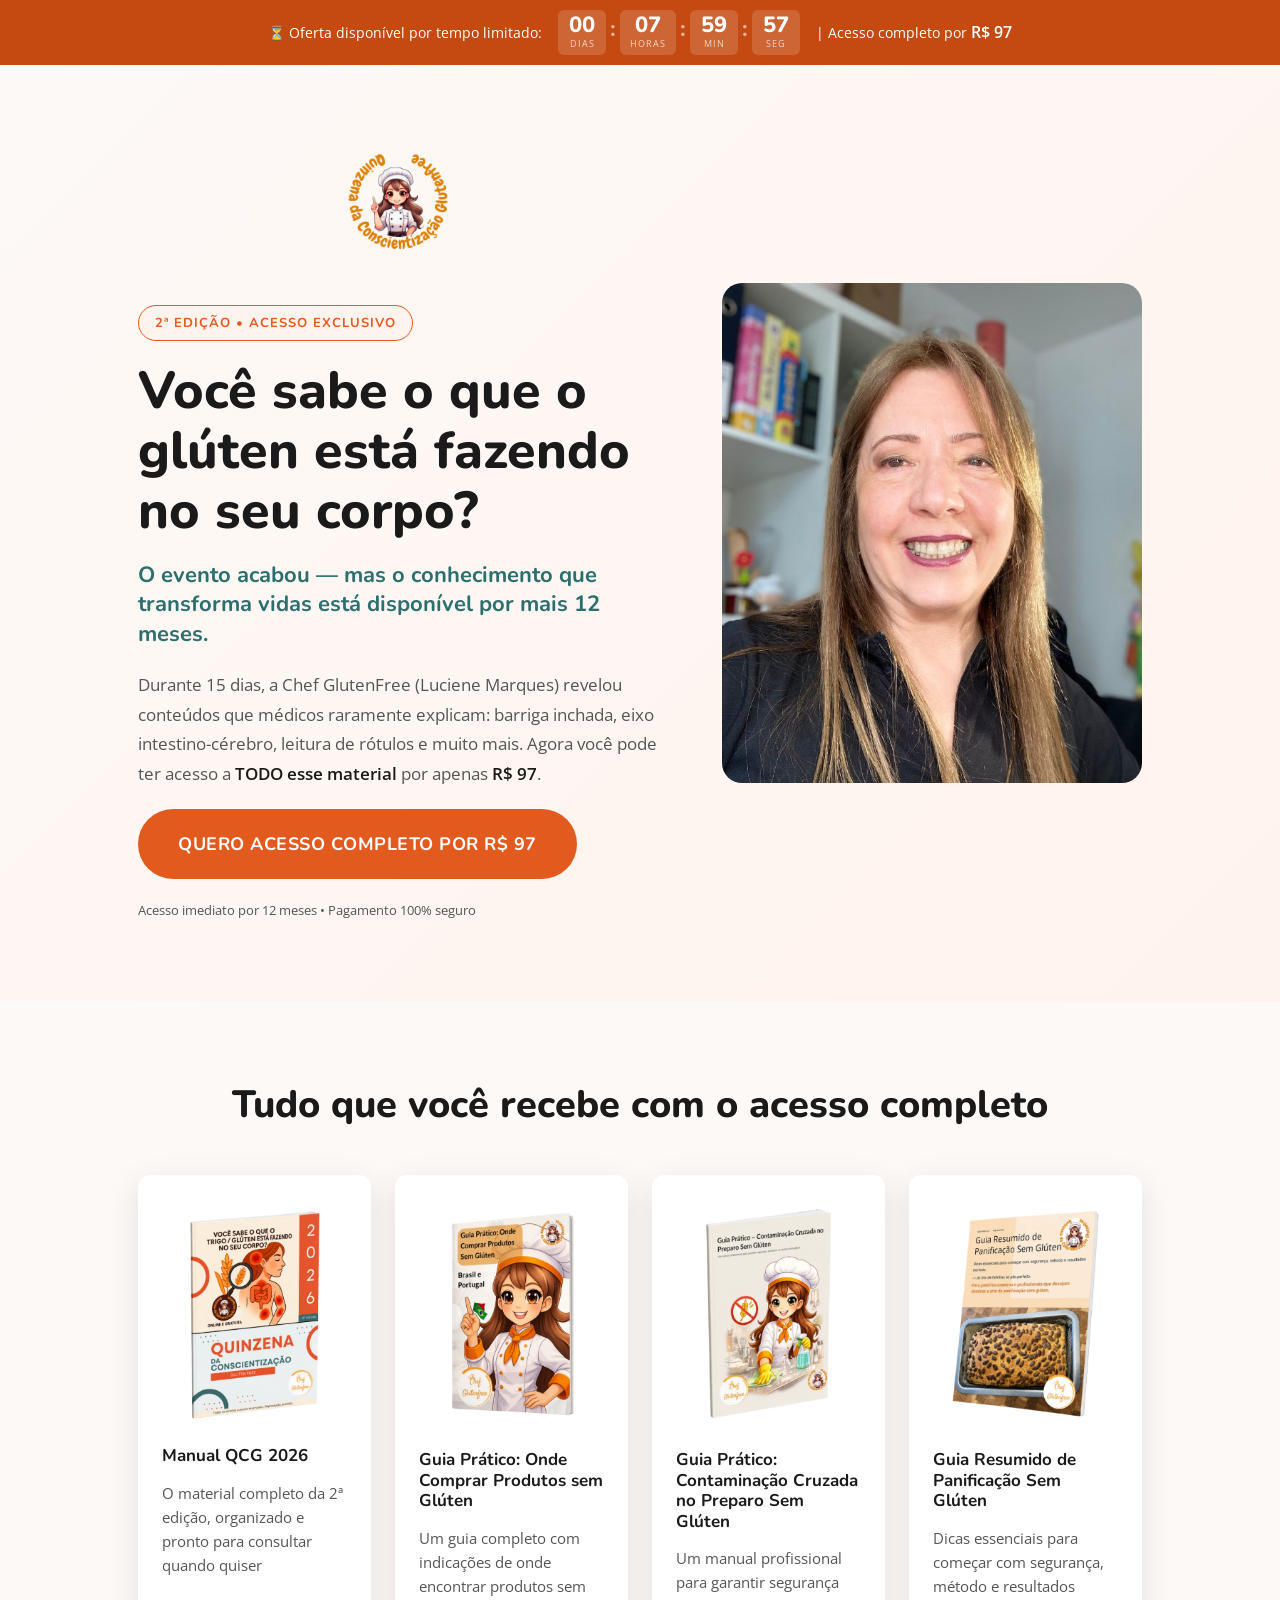
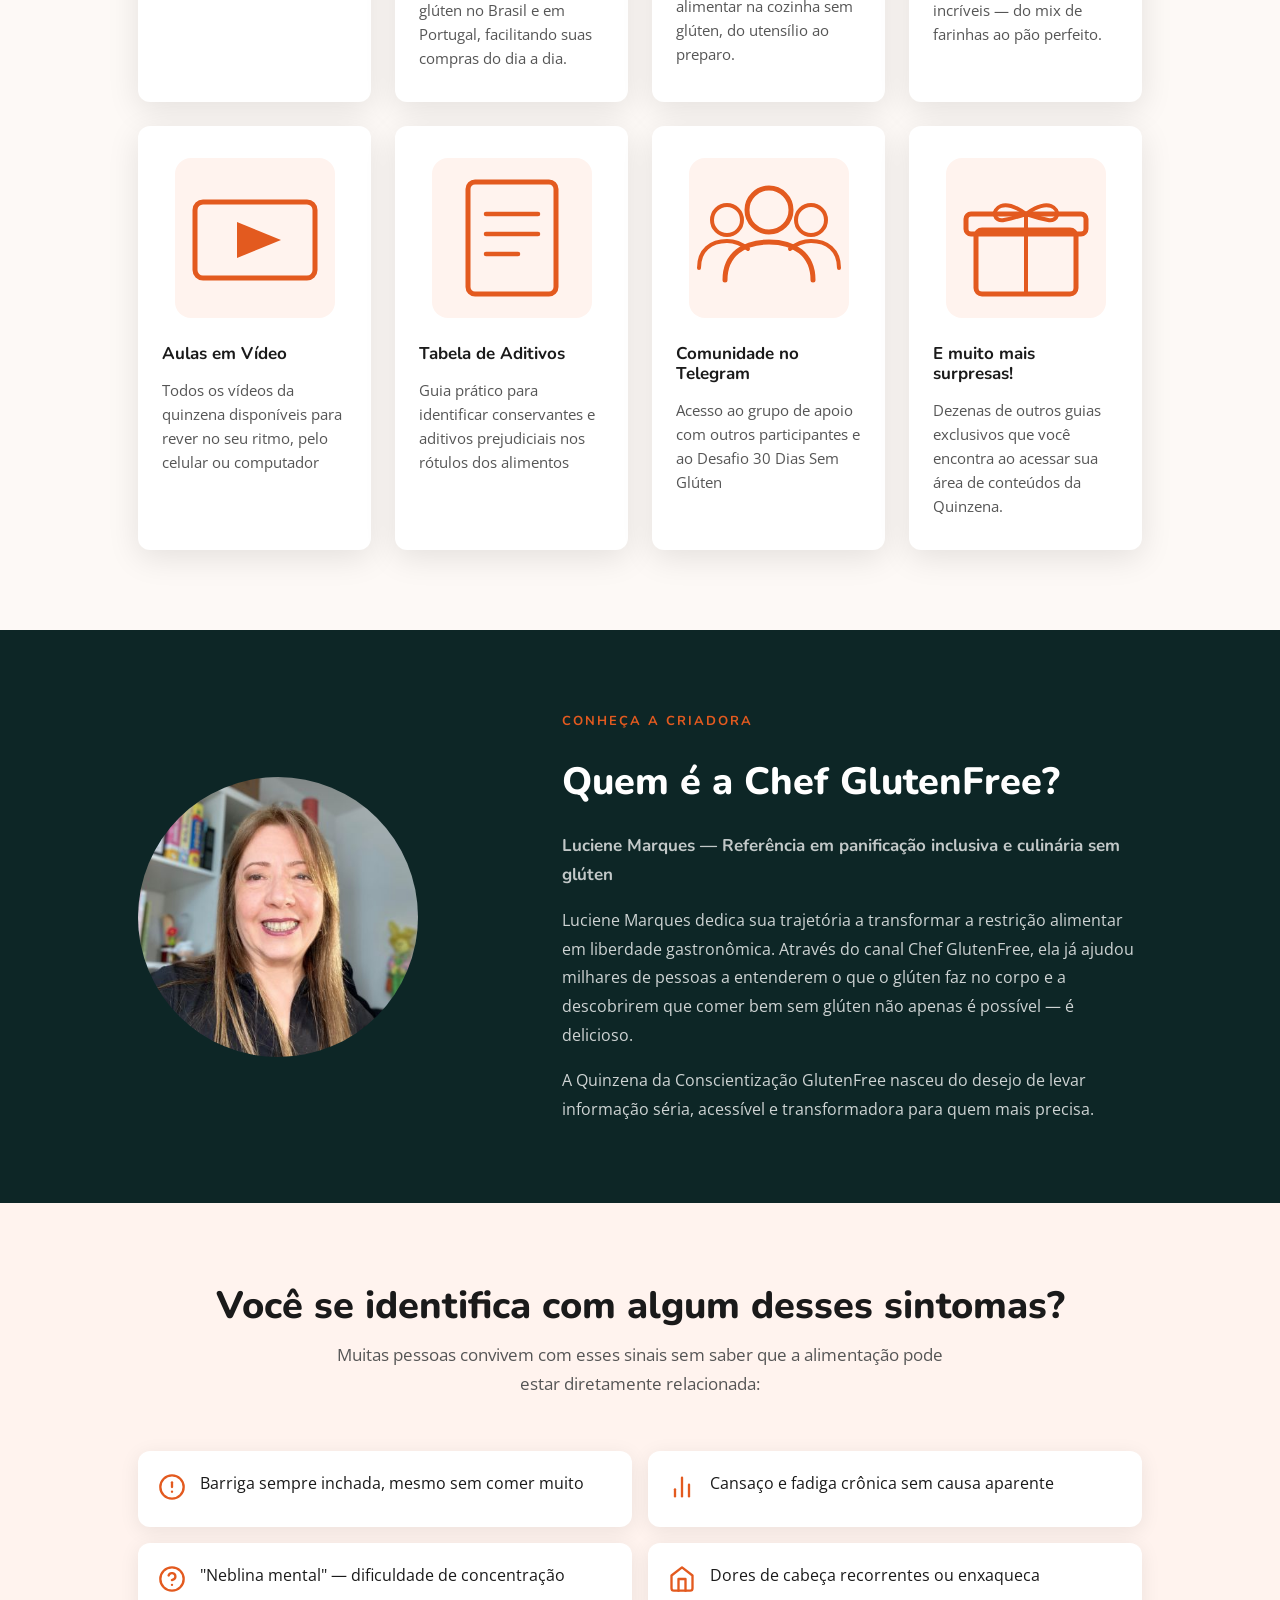
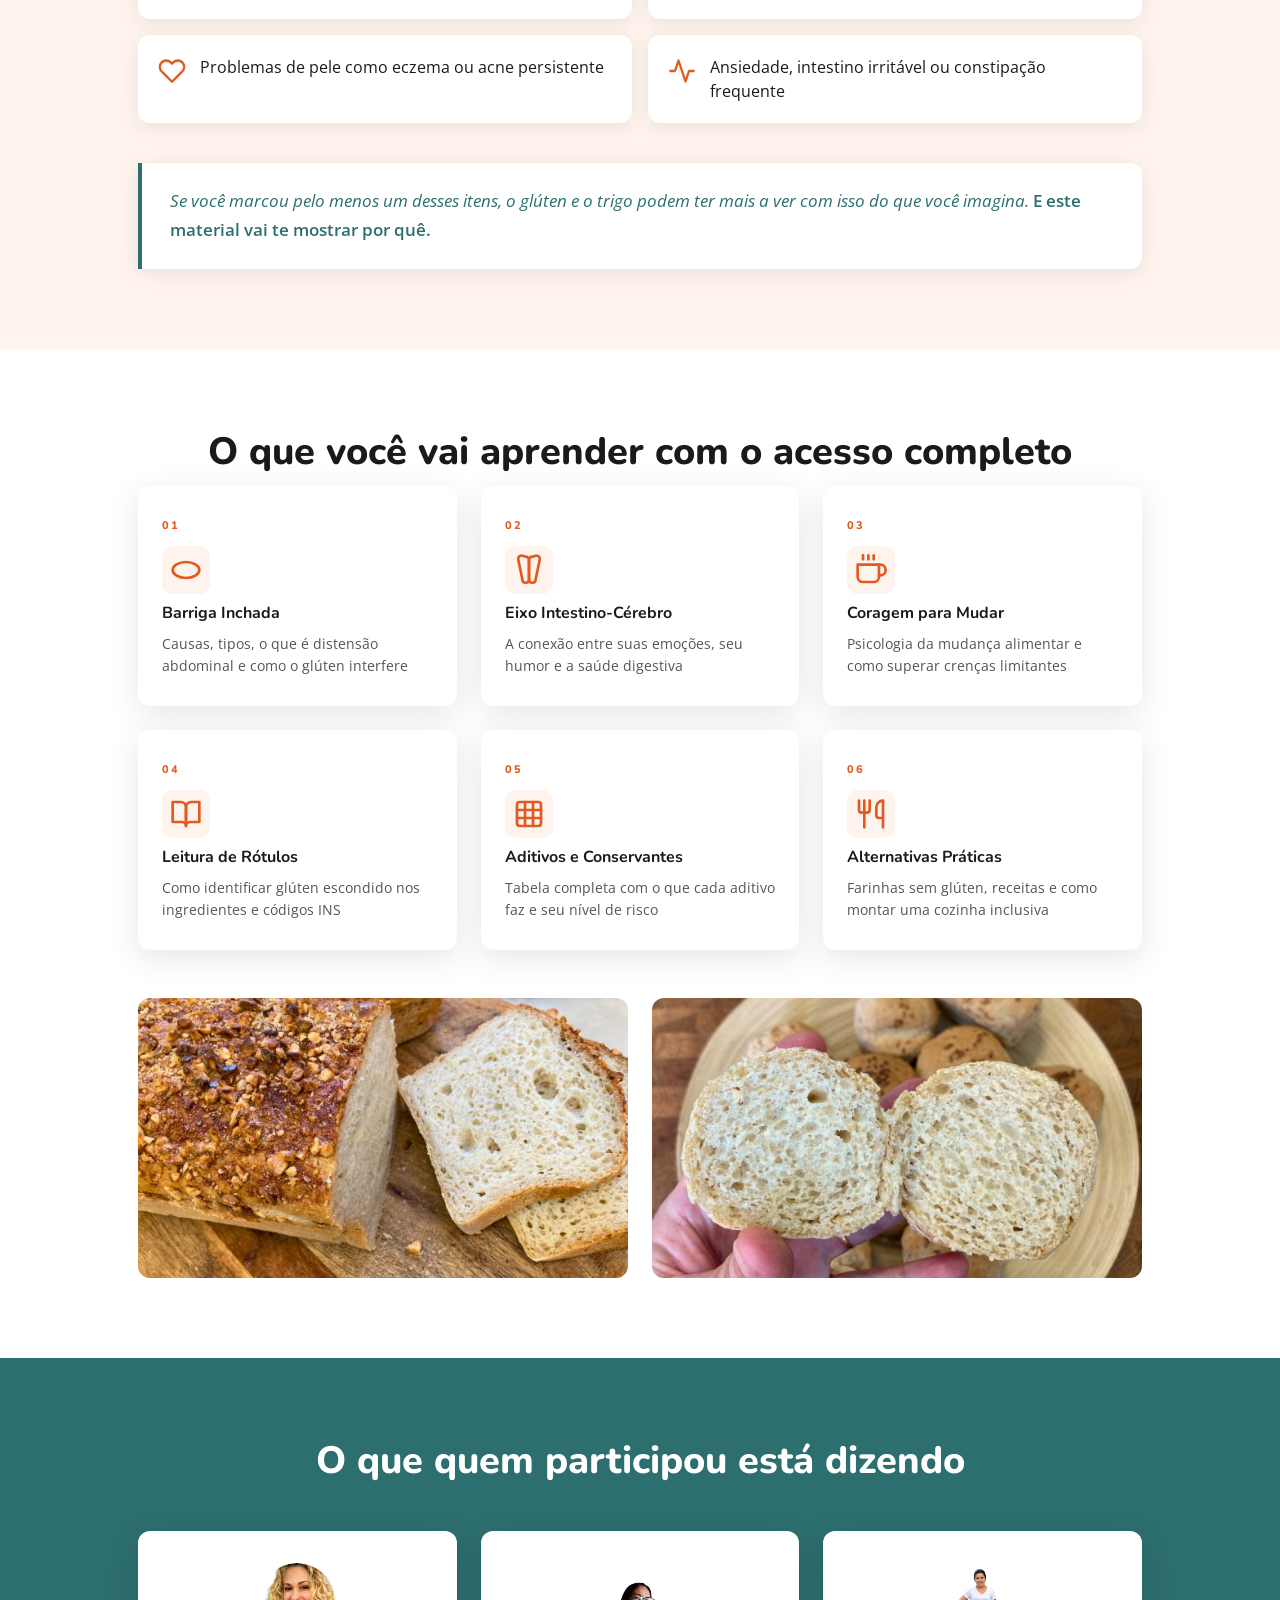
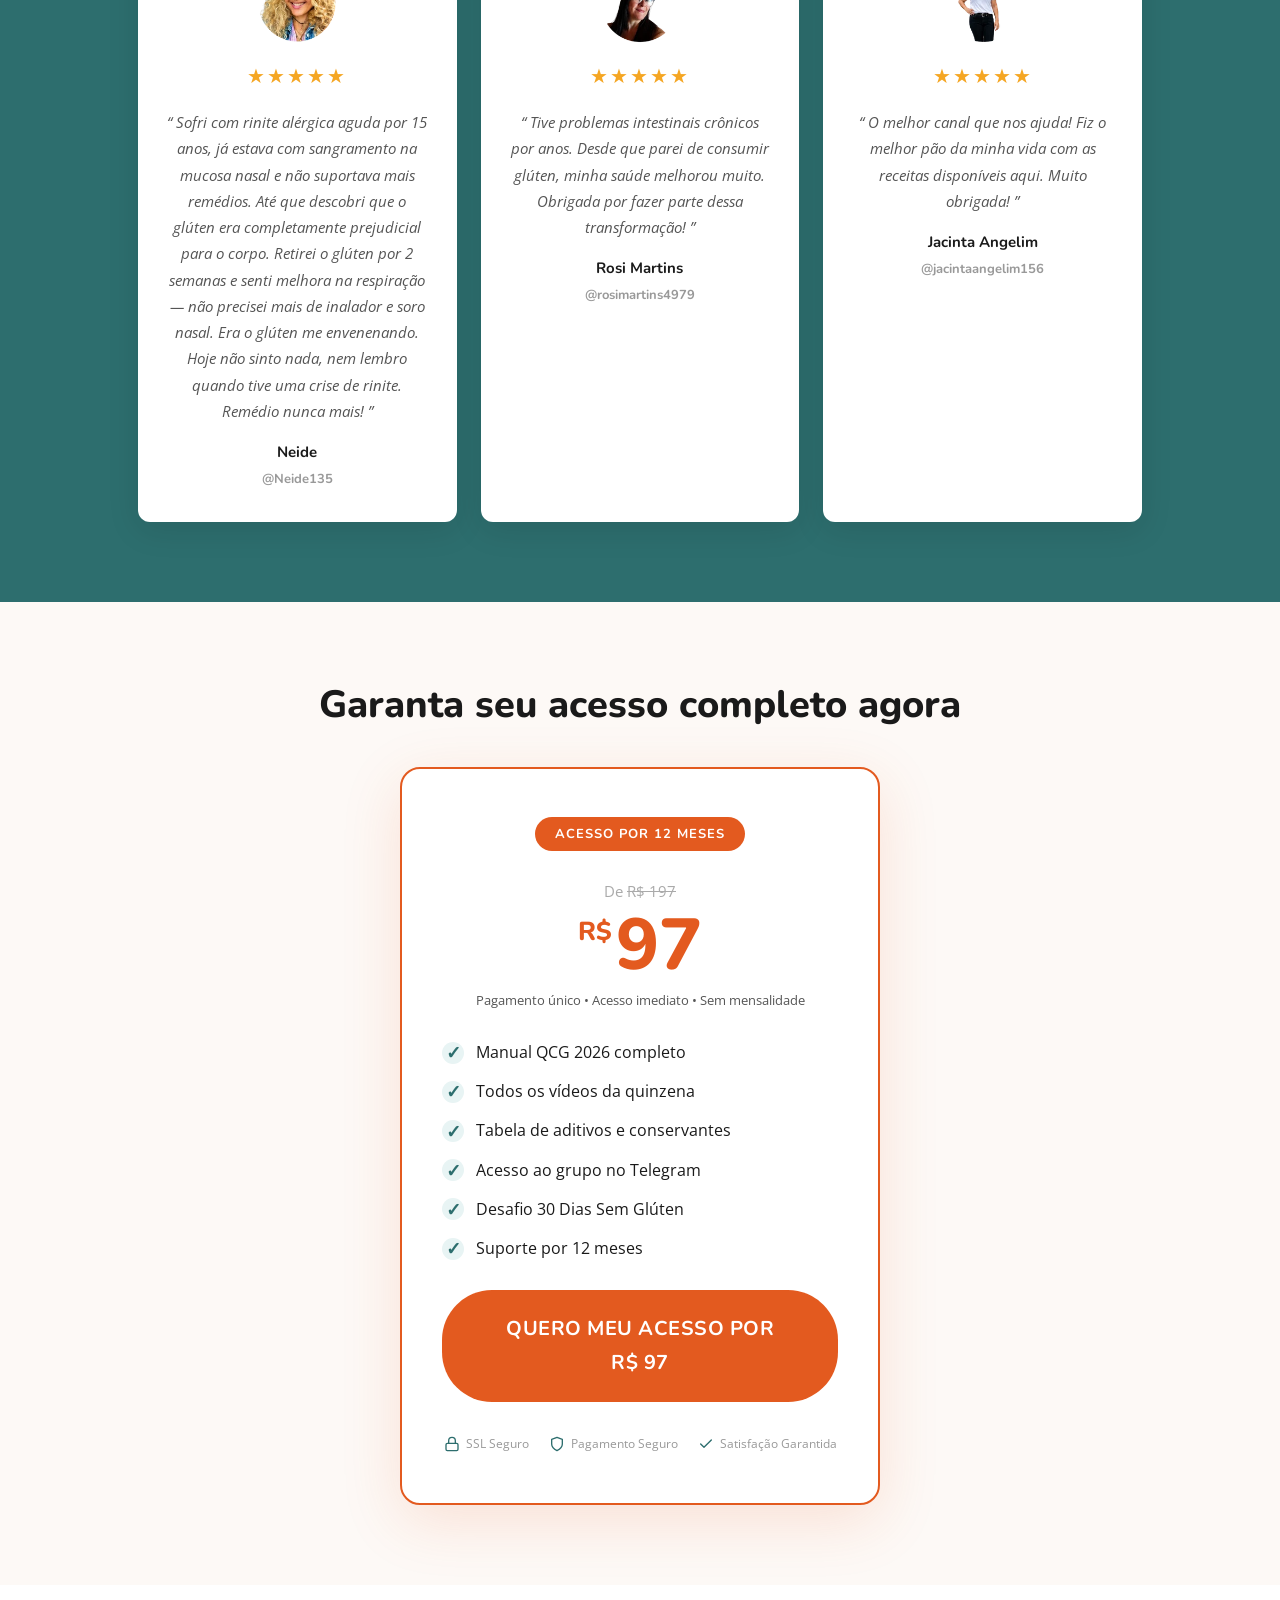
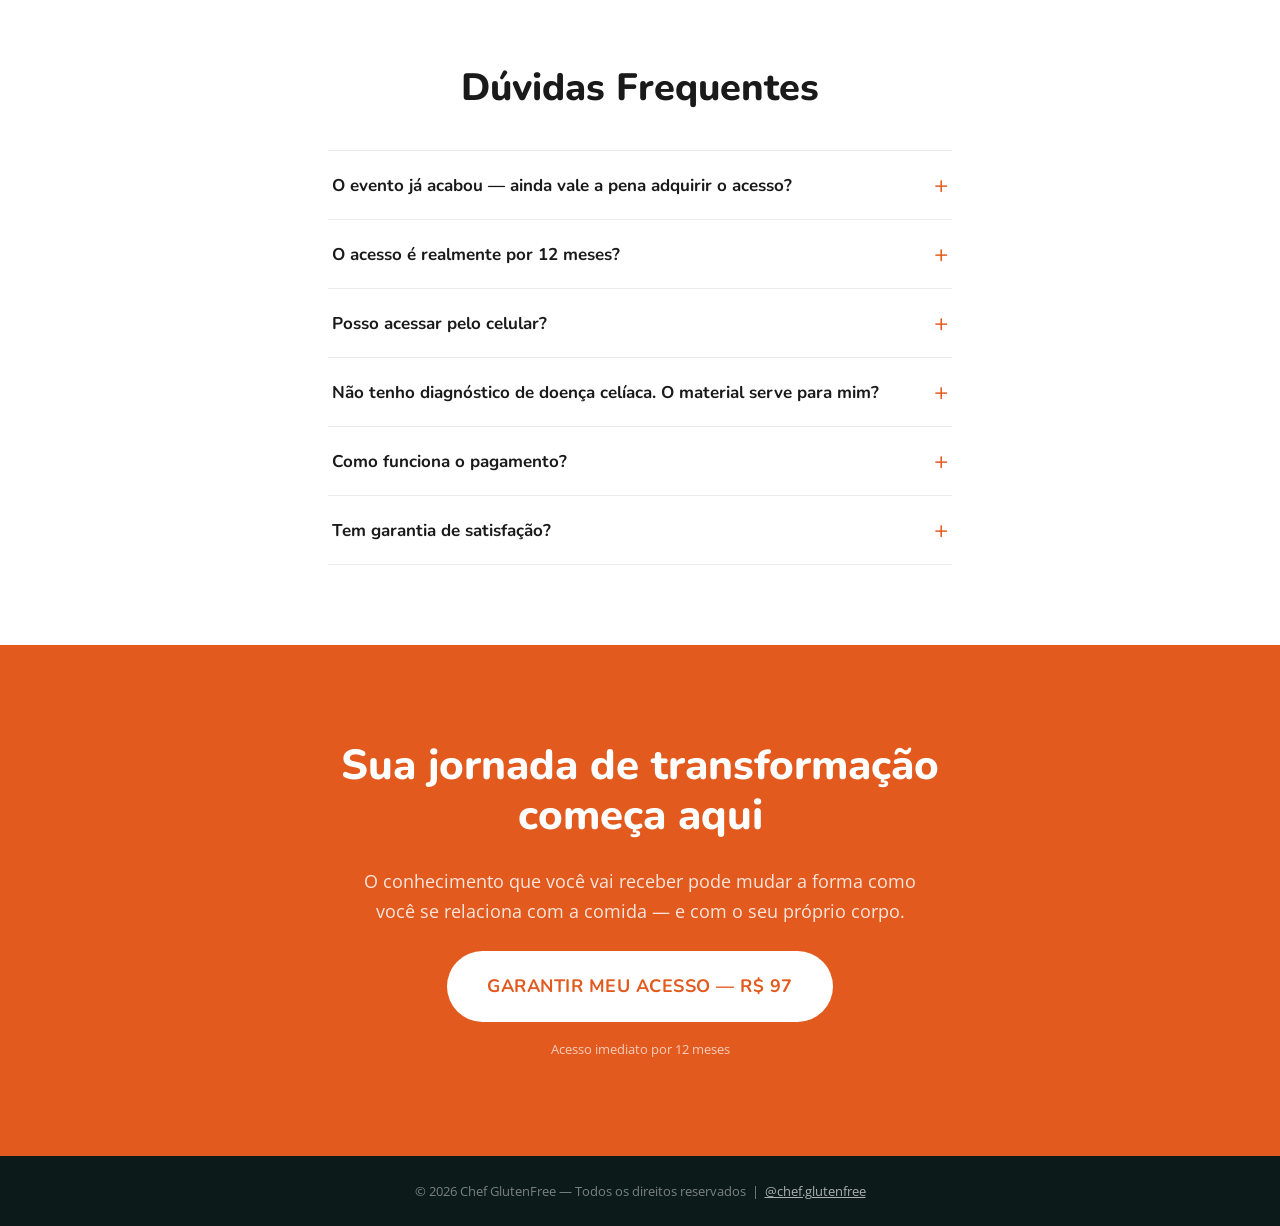
==== commit 7f9e606b: "fix: remover ícones duplicados dos cards de benefícios" ====
--- a/index.html
+++ b/index.html
@@ -108,15 +108,6 @@
         <div class="cards-grid cards-4">
 
           <article class="card-beneficio">
-            <div class="card-icone" aria-hidden="true">
-              <svg xmlns="http://www.w3.org/2000/svg" width="40" height="40" viewBox="0 0 24 24" fill="none" stroke="currentColor" stroke-width="2" stroke-linecap="round" stroke-linejoin="round">
-                <path d="M14 2H6a2 2 0 0 0-2 2v16a2 2 0 0 0 2 2h12a2 2 0 0 0 2-2V8z"/>
-                <polyline points="14 2 14 8 20 8"/>
-                <line x1="16" y1="13" x2="8" y2="13"/>
-                <line x1="16" y1="17" x2="8" y2="17"/>
-                <polyline points="10 9 9 9 8 9"/>
-              </svg>
-            </div>
             <img src="assets/images/manual-mockup.webp" alt="Manual QCG 2026" class="manual-mockup" loading="lazy" />
             <h3 class="card-titulo">Manual QCG 2026</h3>
             <p class="card-desc">O material completo da 2ª edição, organizado e pronto para consultar quando quiser</p>
@@ -141,12 +132,6 @@
           </article>
 
           <article class="card-beneficio">
-            <div class="card-icone" aria-hidden="true">
-              <svg xmlns="http://www.w3.org/2000/svg" width="40" height="40" viewBox="0 0 24 24" fill="none" stroke="currentColor" stroke-width="2" stroke-linecap="round" stroke-linejoin="round">
-                <polygon points="23 7 16 12 23 17 23 7"/>
-                <rect x="1" y="5" width="15" height="14" rx="2" ry="2"/>
-              </svg>
-            </div>
             <div class="card-ilustracao" aria-hidden="true">
               <svg xmlns="http://www.w3.org/2000/svg" width="160" height="160" viewBox="0 0 160 160">
                 <rect width="160" height="160" rx="16" fill="#FFF3EE"/>
@@ -159,16 +144,6 @@
           </article>
 
           <article class="card-beneficio">
-            <div class="card-icone" aria-hidden="true">
-              <svg xmlns="http://www.w3.org/2000/svg" width="40" height="40" viewBox="0 0 24 24" fill="none" stroke="currentColor" stroke-width="2" stroke-linecap="round" stroke-linejoin="round">
-                <line x1="8" y1="6" x2="21" y2="6"/>
-                <line x1="8" y1="12" x2="21" y2="12"/>
-                <line x1="8" y1="18" x2="21" y2="18"/>
-                <line x1="3" y1="6" x2="3.01" y2="6"/>
-                <line x1="3" y1="12" x2="3.01" y2="12"/>
-                <line x1="3" y1="18" x2="3.01" y2="18"/>
-              </svg>
-            </div>
             <div class="card-ilustracao" aria-hidden="true">
               <svg xmlns="http://www.w3.org/2000/svg" width="160" height="160" viewBox="0 0 160 160">
                 <rect width="160" height="160" rx="16" fill="#FFF3EE"/>
@@ -183,11 +158,6 @@
           </article>
 
           <article class="card-beneficio">
-            <div class="card-icone" aria-hidden="true">
-              <svg xmlns="http://www.w3.org/2000/svg" width="40" height="40" viewBox="0 0 24 24" fill="none" stroke="currentColor" stroke-width="2" stroke-linecap="round" stroke-linejoin="round">
-                <path d="M21 15a2 2 0 0 1-2 2H7l-4 4V5a2 2 0 0 1 2-2h14a2 2 0 0 1 2 2z"/>
-              </svg>
-            </div>
             <div class="card-ilustracao" aria-hidden="true">
               <svg xmlns="http://www.w3.org/2000/svg" width="160" height="160" viewBox="0 0 160 160">
                 <rect width="160" height="160" rx="16" fill="#FFF3EE"/>
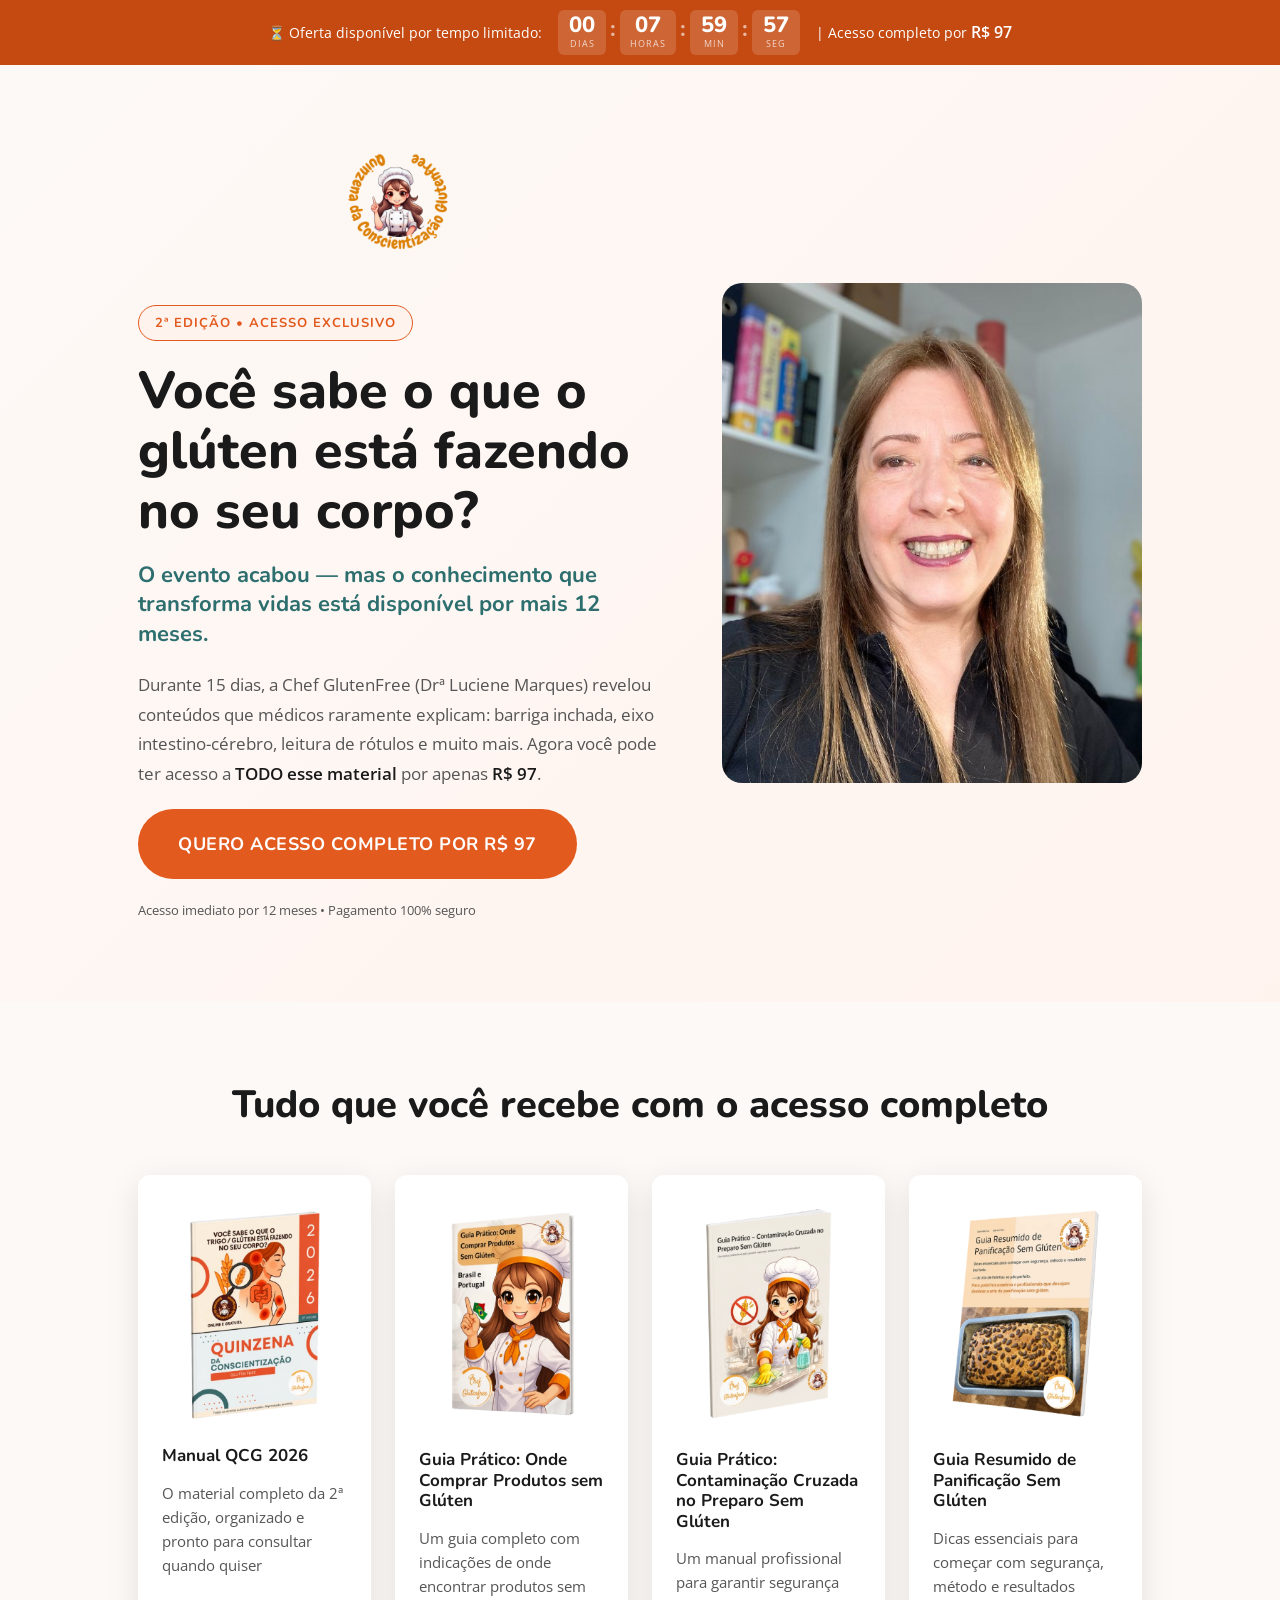
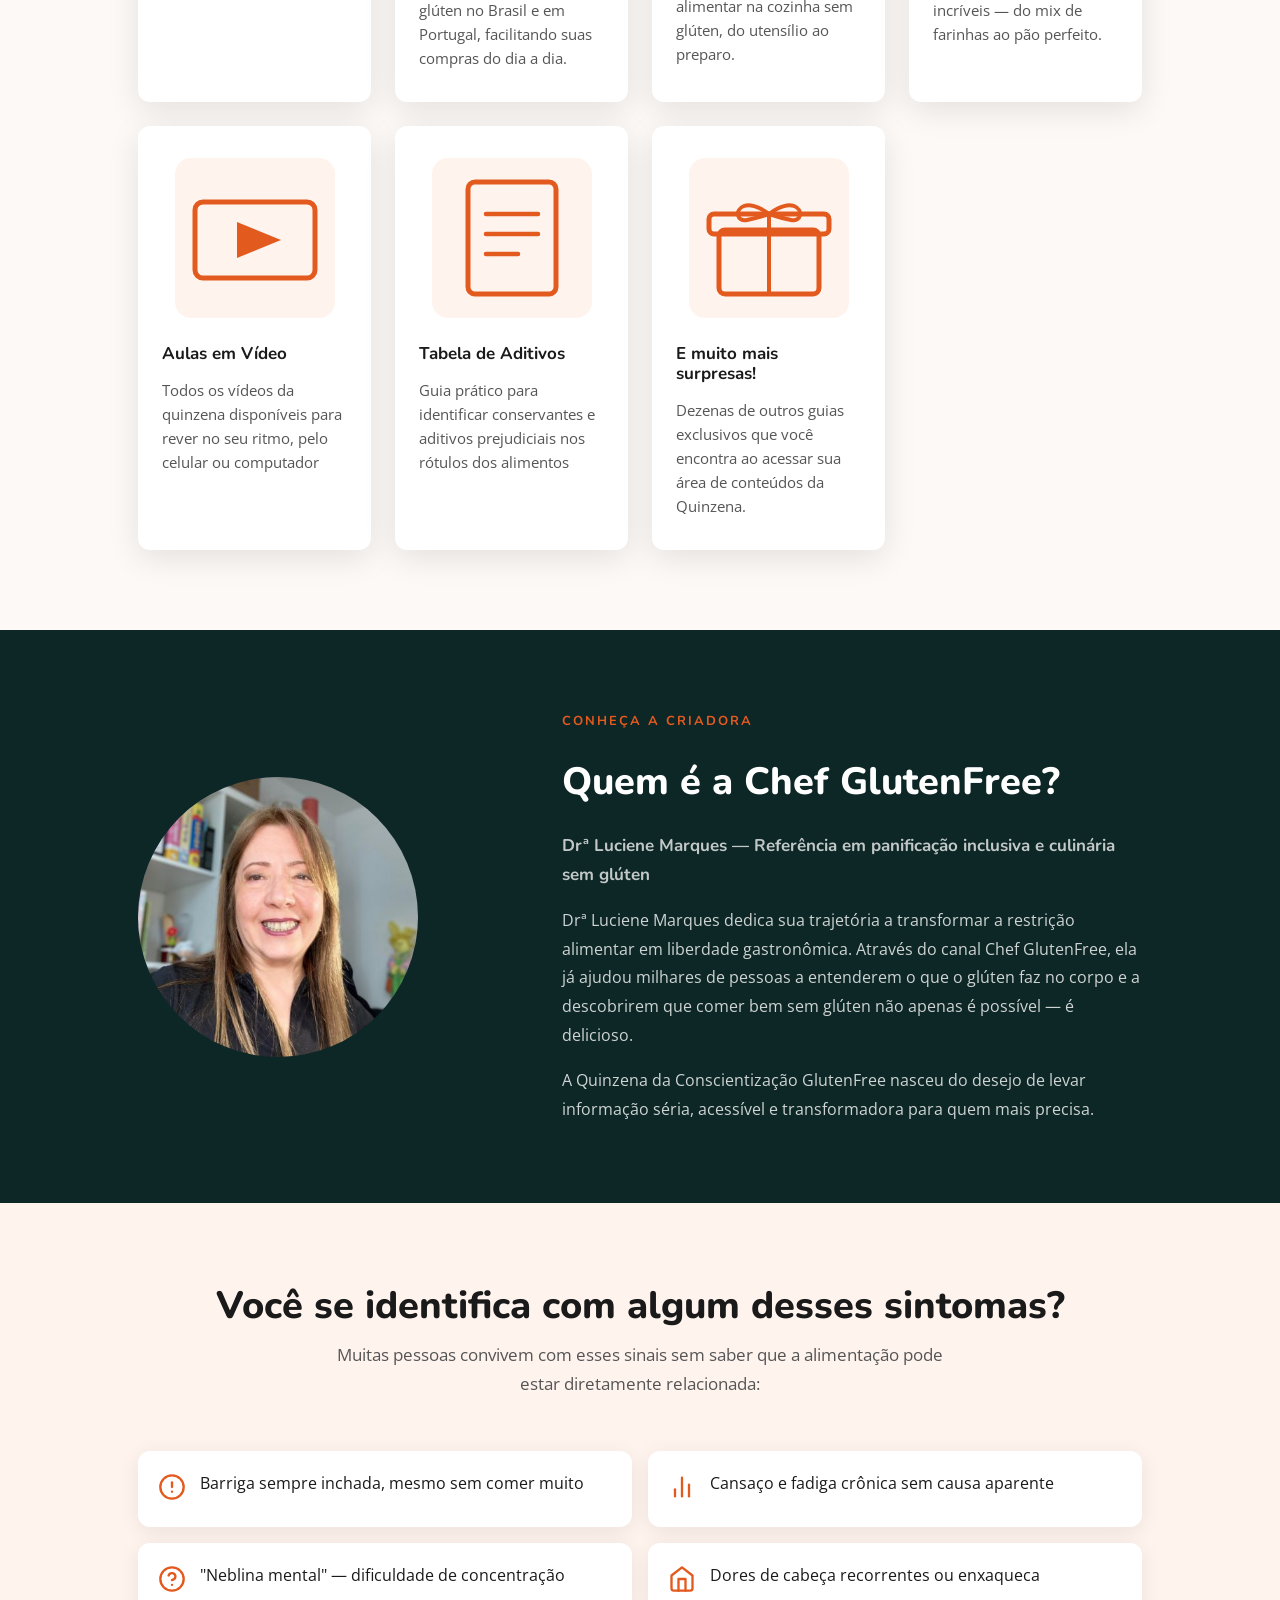
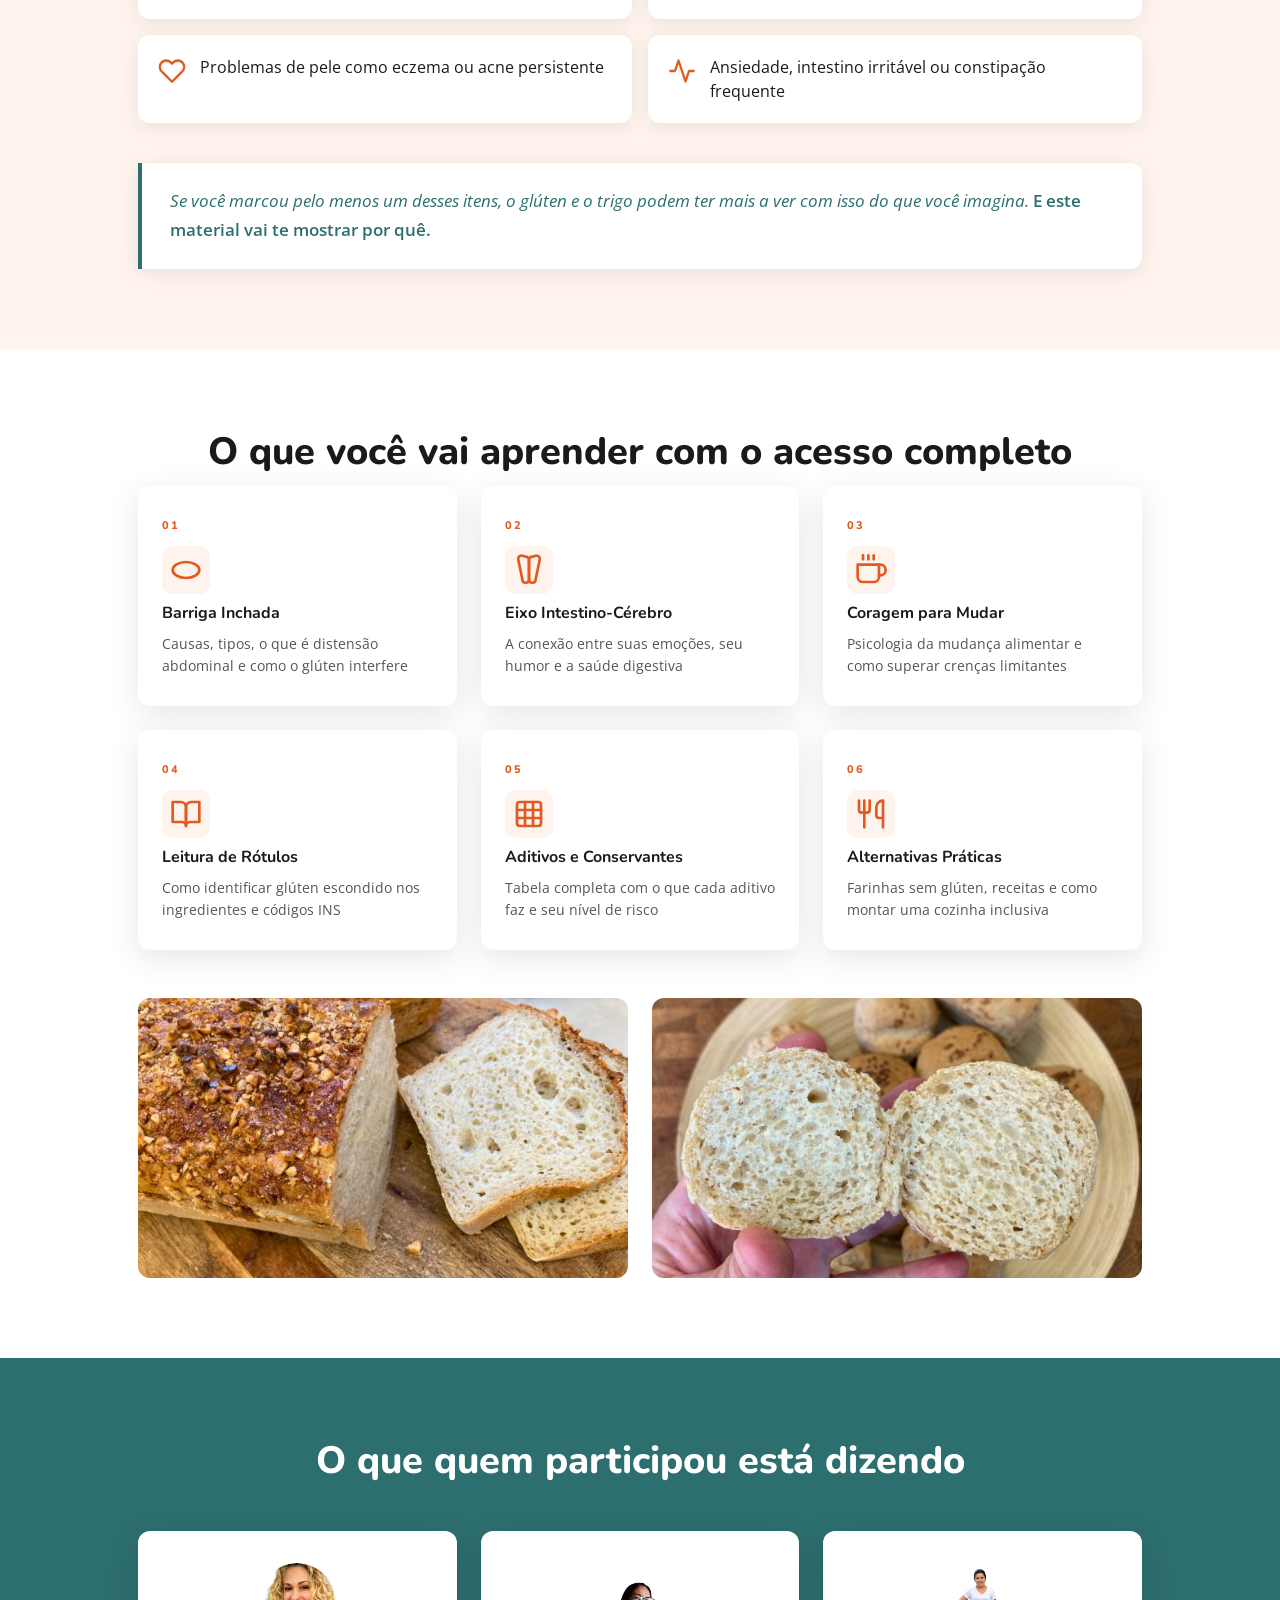
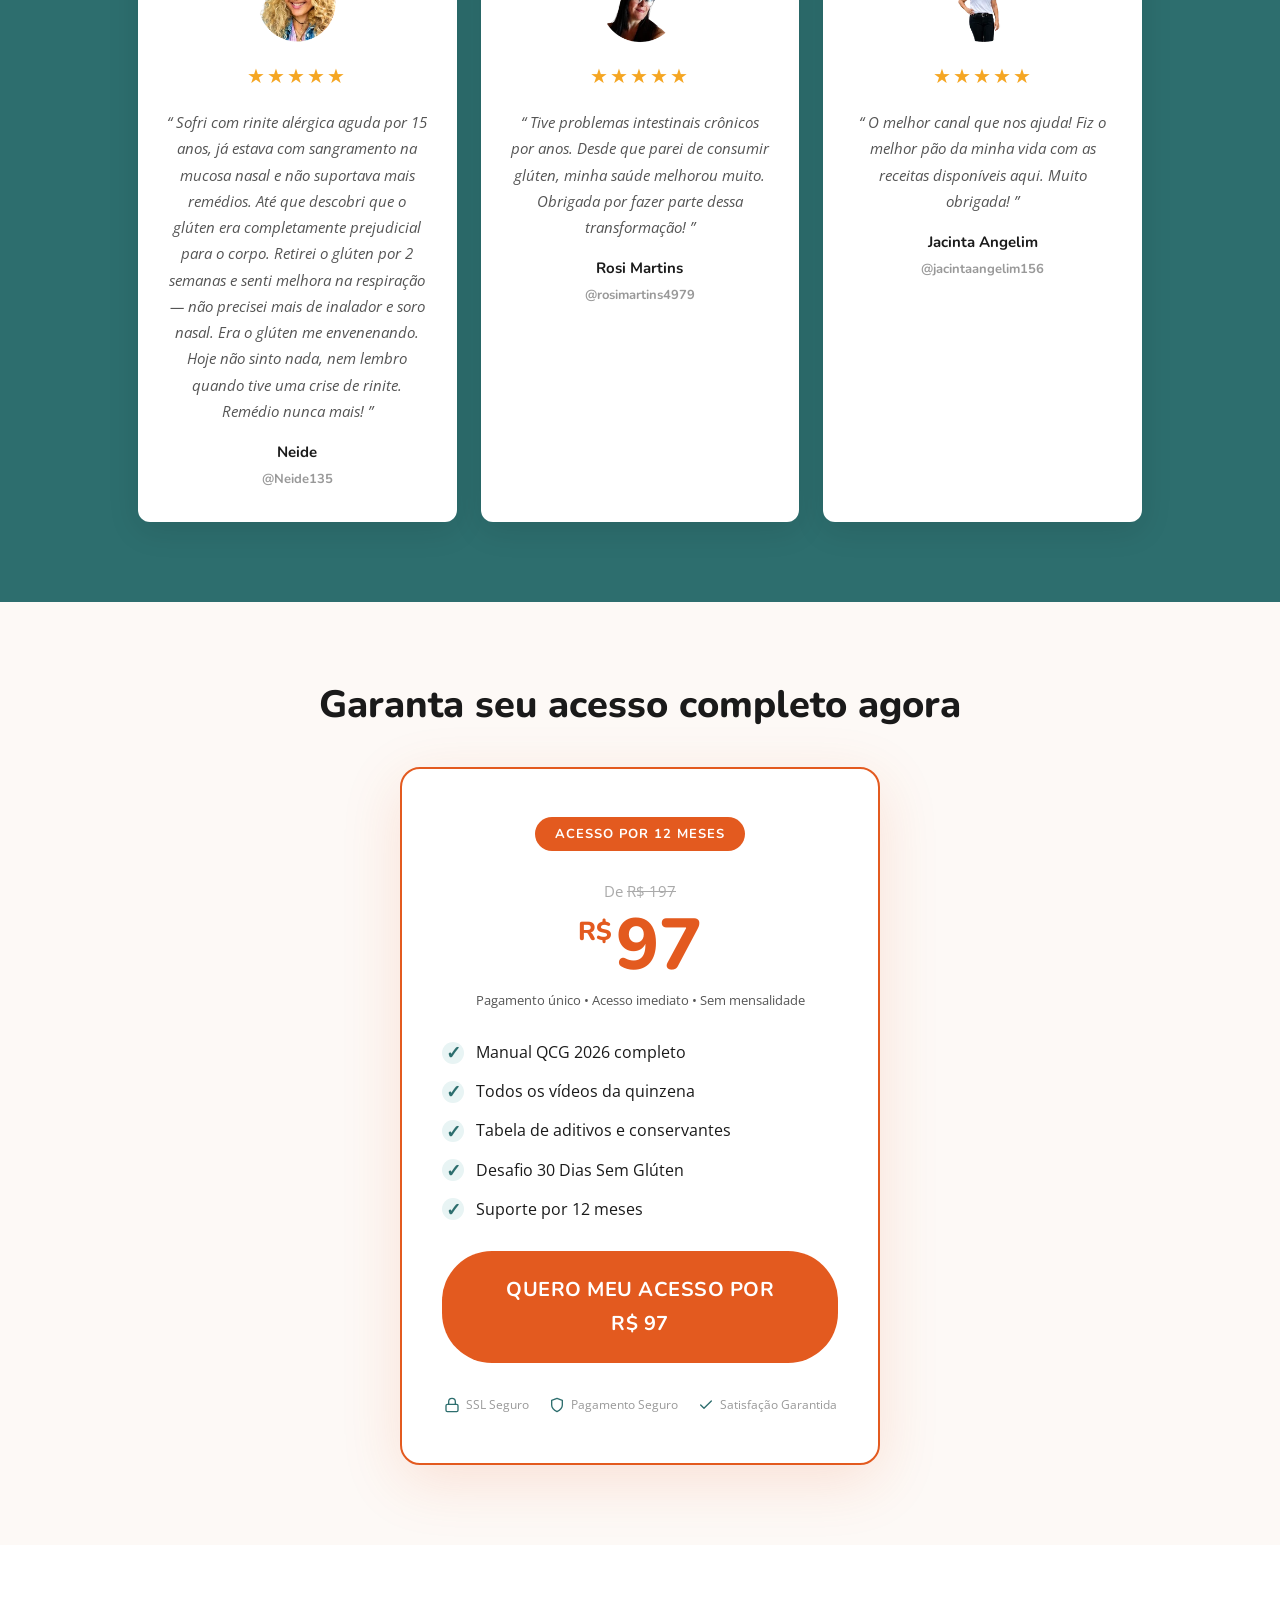
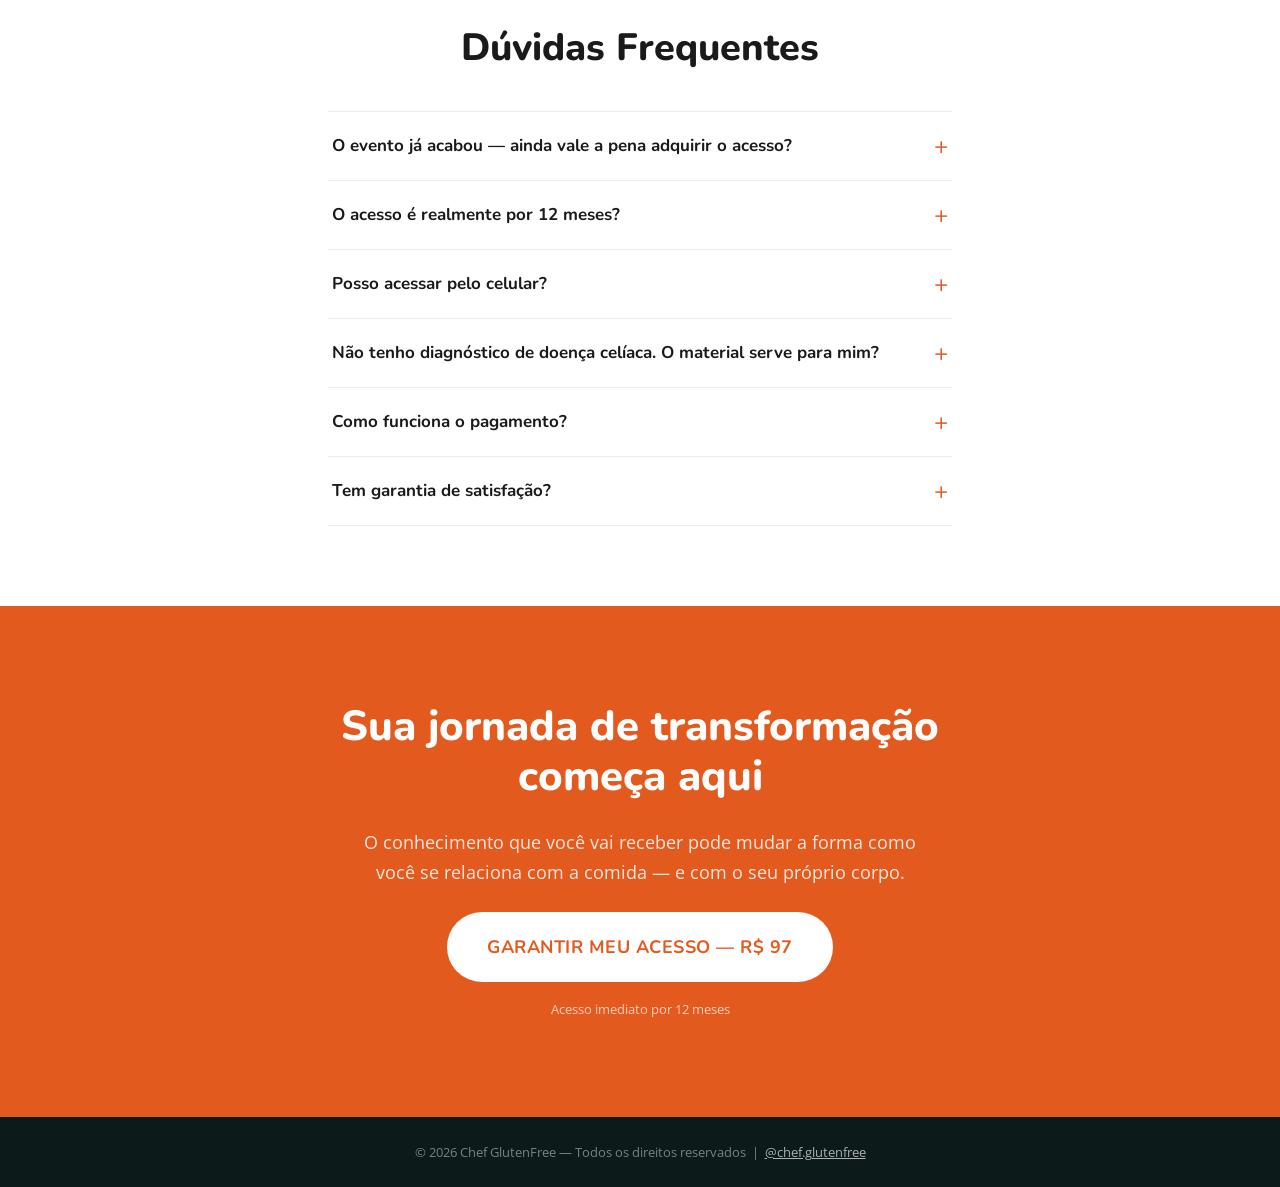
==== commit 52e1e7a3: "feat: adicionar título Drª ao nome Luciene Marques e remover acesso ao grupo Telegram Co-Authored-By" ====
--- a/index.html
+++ b/index.html
@@ -6,15 +6,15 @@
 
   <!-- ===================== SEO ===================== -->
   <title>Quinzena da Conscientização GlutenFree 2026 — Acesso Completo por R$ 97</title>
-  <meta name="description" content="Acesse TODO o material da 2ª edição da QCG 2026: vídeos, manual completo, tabela de aditivos e comunidade no Telegram. Por apenas R$ 97, por 12 meses." />
-  <meta name="keywords" content="gluten free, sem glúten, doença celíaca, sensibilidade ao glúten, Chef GlutenFree, Luciene Marques, quinzena glutenfree" />
-  <meta name="author" content="Chef GlutenFree — Luciene Marques" />
+  <meta name="description" content="Acesse TODO o material da 2ª edição da QCG 2026: vídeos, manual completo e tabela de aditivos. Por apenas R$ 97, por 12 meses." />
+  <meta name="keywords" content="gluten free, sem glúten, doença celíaca, sensibilidade ao glúten, Chef GlutenFree, Drª Luciene Marques, quinzena glutenfree" />
+  <meta name="author" content="Chef GlutenFree — Drª Luciene Marques" />
   <link rel="canonical" href="https://chefglutenfree.com.br/qcg-2026" />
 
   <!-- ===================== OPEN GRAPH ===================== -->
   <meta property="og:type" content="website" />
   <meta property="og:title" content="Quinzena da Conscientização GlutenFree 2026 — Acesso Completo por R$ 97" />
-  <meta property="og:description" content="O evento acabou — mas o conhecimento está disponível por 12 meses. Vídeos, manual, tabela de aditivos e comunidade no Telegram." />
+  <meta property="og:description" content="O evento acabou — mas o conhecimento está disponível por 12 meses. Vídeos, manual e tabela de aditivos." />
   <meta property="og:url" content="https://chefglutenfree.com.br/qcg-2026" />
   <!-- SUBSTITUIR: og-image — imagem de capa para compartilhamento (1200x630px) -->
   <meta property="og:image" content="assets/images/og-image.jpg" />
@@ -23,7 +23,7 @@
   <!-- ===================== TWITTER CARD ===================== -->
   <meta name="twitter:card" content="summary_large_image" />
   <meta name="twitter:title" content="Quinzena da Conscientização GlutenFree 2026 — R$ 97" />
-  <meta name="twitter:description" content="Acesso completo por 12 meses: vídeos, manual, tabela de aditivos e comunidade. Chef GlutenFree." />
+  <meta name="twitter:description" content="Acesso completo por 12 meses: vídeos, manual e tabela de aditivos. Chef GlutenFree." />
 
   <!-- ===================== GOOGLE FONTS ===================== -->
   <link rel="preconnect" href="https://fonts.googleapis.com" />
@@ -80,7 +80,7 @@
           </p>
 
           <p class="hero-paragrafo">
-            Durante 15 dias, a Chef GlutenFree (Luciene Marques) revelou conteúdos que médicos raramente explicam: barriga inchada, eixo intestino-cérebro, leitura de rótulos e muito mais. Agora você pode ter acesso a <strong>TODO esse material</strong> por apenas <strong>R$ 97</strong>.
+            Durante 15 dias, a Chef GlutenFree (Drª Luciene Marques) revelou conteúdos que médicos raramente explicam: barriga inchada, eixo intestino-cérebro, leitura de rótulos e muito mais. Agora você pode ter acesso a <strong>TODO esse material</strong> por apenas <strong>R$ 97</strong>.
           </p>
 
           <a href="https://pay.hotmart.com/V105281345I?off=9qjb6zkf" id="btn-compra-1" class="btn-cta" target="_blank" rel="noopener noreferrer">
@@ -93,7 +93,7 @@
         </div>
 
         <div class="hero-imagem">
-          <img src="assets/images/chef-foto-hero.jpg" alt="Chef GlutenFree — Luciene Marques" class="hero-foto" loading="eager" />
+          <img src="assets/images/chef-foto-hero.jpg" alt="Chef GlutenFree — Drª Luciene Marques" class="hero-foto" loading="eager" />
         </div>
 
       </div>
@@ -155,22 +155,6 @@
             </div>
             <h3 class="card-titulo">Tabela de Aditivos</h3>
             <p class="card-desc">Guia prático para identificar conservantes e aditivos prejudiciais nos rótulos dos alimentos</p>
-          </article>
-
-          <article class="card-beneficio">
-            <div class="card-ilustracao" aria-hidden="true">
-              <svg xmlns="http://www.w3.org/2000/svg" width="160" height="160" viewBox="0 0 160 160">
-                <rect width="160" height="160" rx="16" fill="#FFF3EE"/>
-                <circle cx="80" cy="52" r="22" fill="none" stroke="#E35A1F" stroke-width="5"/>
-                <path d="M36 122 C36 96 55 84 80 84 C105 84 124 96 124 122" fill="none" stroke="#E35A1F" stroke-width="5" stroke-linecap="round"/>
-                <circle cx="38" cy="62" r="15" fill="none" stroke="#E35A1F" stroke-width="4"/>
-                <path d="M10 110 C10 92 22 83 38 83 C46 83 53 86 59 91" fill="none" stroke="#E35A1F" stroke-width="4" stroke-linecap="round"/>
-                <circle cx="122" cy="62" r="15" fill="none" stroke="#E35A1F" stroke-width="4"/>
-                <path d="M150 110 C150 92 138 83 122 83 C114 83 107 86 101 91" fill="none" stroke="#E35A1F" stroke-width="4" stroke-linecap="round"/>
-              </svg>
-            </div>
-            <h3 class="card-titulo">Comunidade no Telegram</h3>
-            <p class="card-desc">Acesso ao grupo de apoio com outros participantes e ao Desafio 30 Dias Sem Glúten</p>
           </article>
 
           <article class="card-beneficio">
@@ -197,15 +181,15 @@
       <div class="container sobre-inner">
 
         <div class="sobre-imagem">
-          <img src="assets/images/chef-foto-bio.jpg" alt="Luciene Marques, Chef GlutenFree" class="sobre-foto" loading="lazy" />
+          <img src="assets/images/chef-foto-bio.jpg" alt="Drª Luciene Marques, Chef GlutenFree" class="sobre-foto" loading="lazy" />
         </div>
 
         <div class="sobre-conteudo">
           <span class="secao-label">Conheça a criadora</span>
           <h2 class="secao-titulo alinhado-esquerda">Quem é a Chef GlutenFree?</h2>
-          <p class="sobre-subtitulo">Luciene Marques — Referência em panificação inclusiva e culinária sem glúten</p>
+          <p class="sobre-subtitulo">Drª Luciene Marques — Referência em panificação inclusiva e culinária sem glúten</p>
           <p class="sobre-texto">
-            Luciene Marques dedica sua trajetória a transformar a restrição alimentar em liberdade gastronômica. Através do canal Chef GlutenFree, ela já ajudou milhares de pessoas a entenderem o que o glúten faz no corpo e a descobrirem que comer bem sem glúten não apenas é possível — é delicioso.
+            Drª Luciene Marques dedica sua trajetória a transformar a restrição alimentar em liberdade gastronômica. Através do canal Chef GlutenFree, ela já ajudou milhares de pessoas a entenderem o que o glúten faz no corpo e a descobrirem que comer bem sem glúten não apenas é possível — é delicioso.
           </p>
           <p class="sobre-texto">
             A Quinzena da Conscientização GlutenFree nasceu do desejo de levar informação séria, acessível e transformadora para quem mais precisa.
@@ -472,7 +456,6 @@
               <li><span class="check" aria-hidden="true">✓</span> Manual QCG 2026 completo</li>
               <li><span class="check" aria-hidden="true">✓</span> Todos os vídeos da quinzena</li>
               <li><span class="check" aria-hidden="true">✓</span> Tabela de aditivos e conservantes</li>
-              <li><span class="check" aria-hidden="true">✓</span> Acesso ao grupo no Telegram</li>
               <li><span class="check" aria-hidden="true">✓</span> Desafio 30 Dias Sem Glúten</li>
               <li><span class="check" aria-hidden="true">✓</span> Suporte por 12 meses</li>
             </ul>
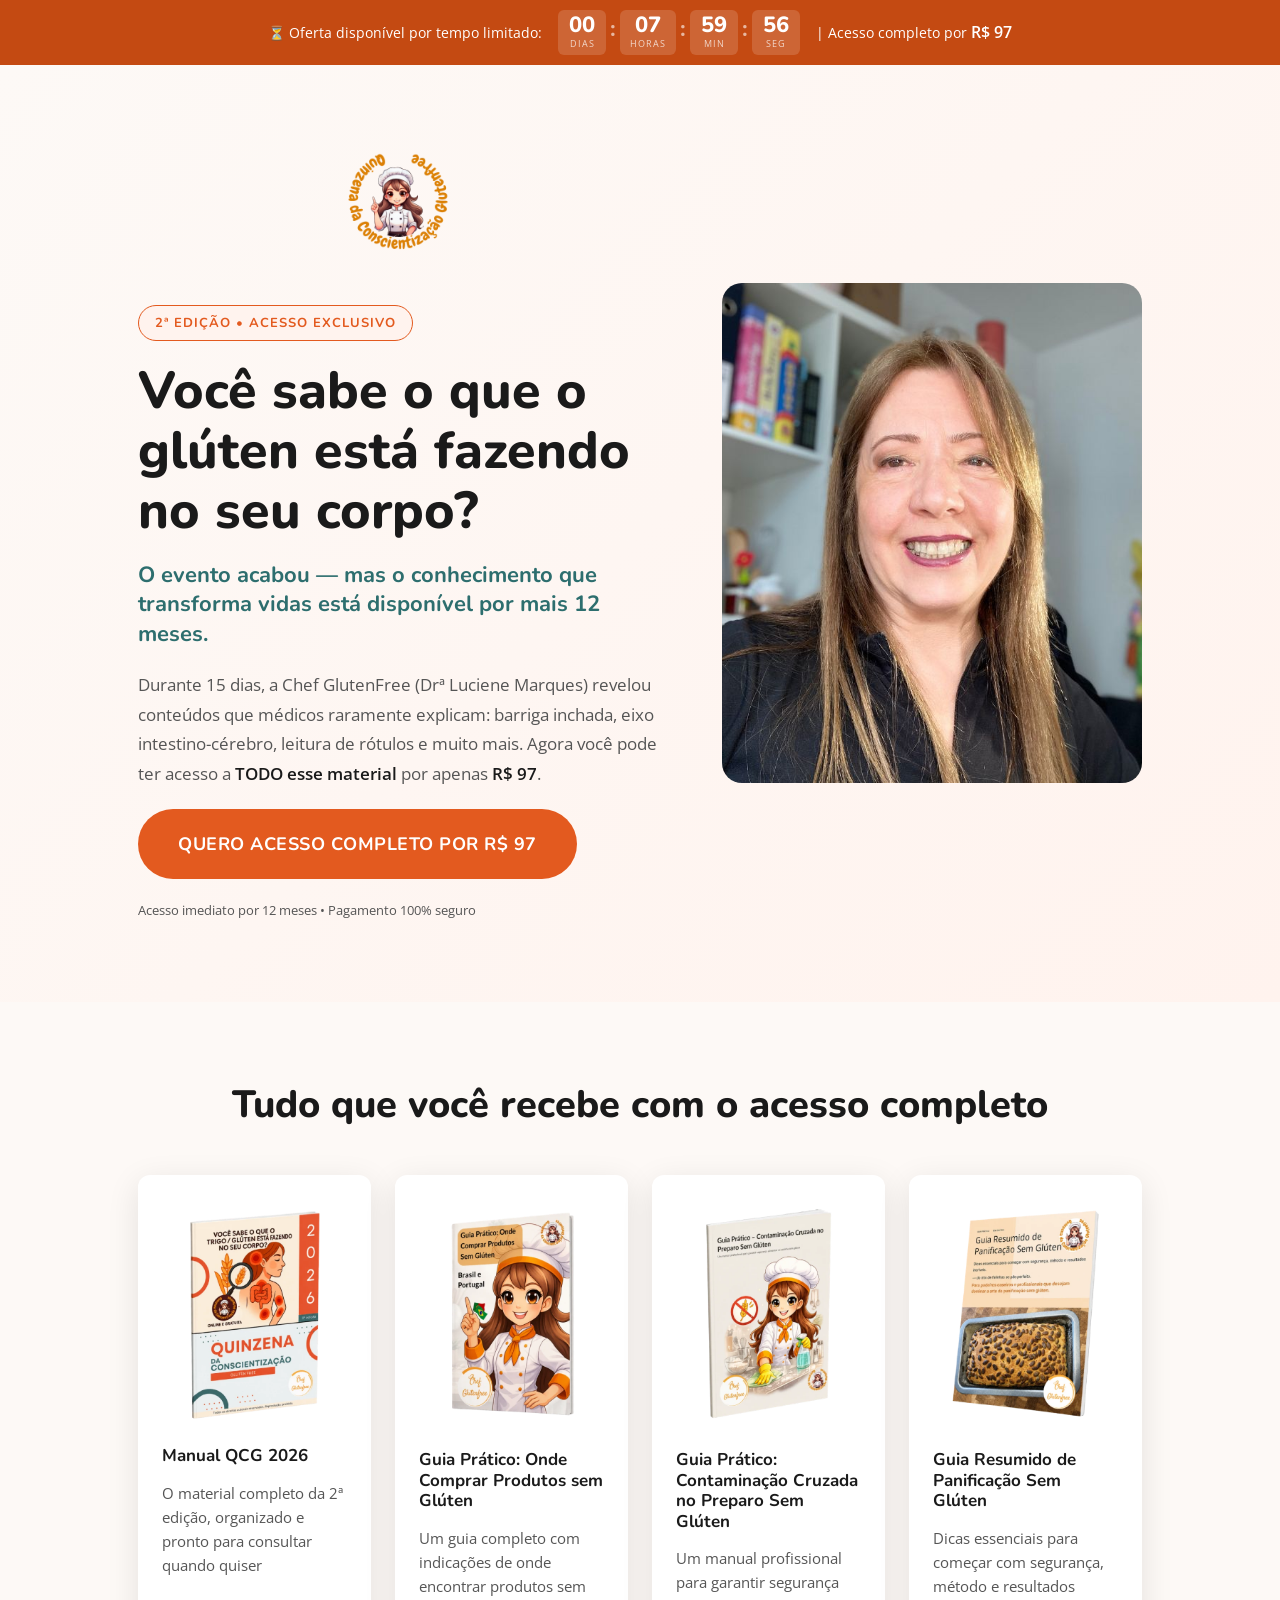
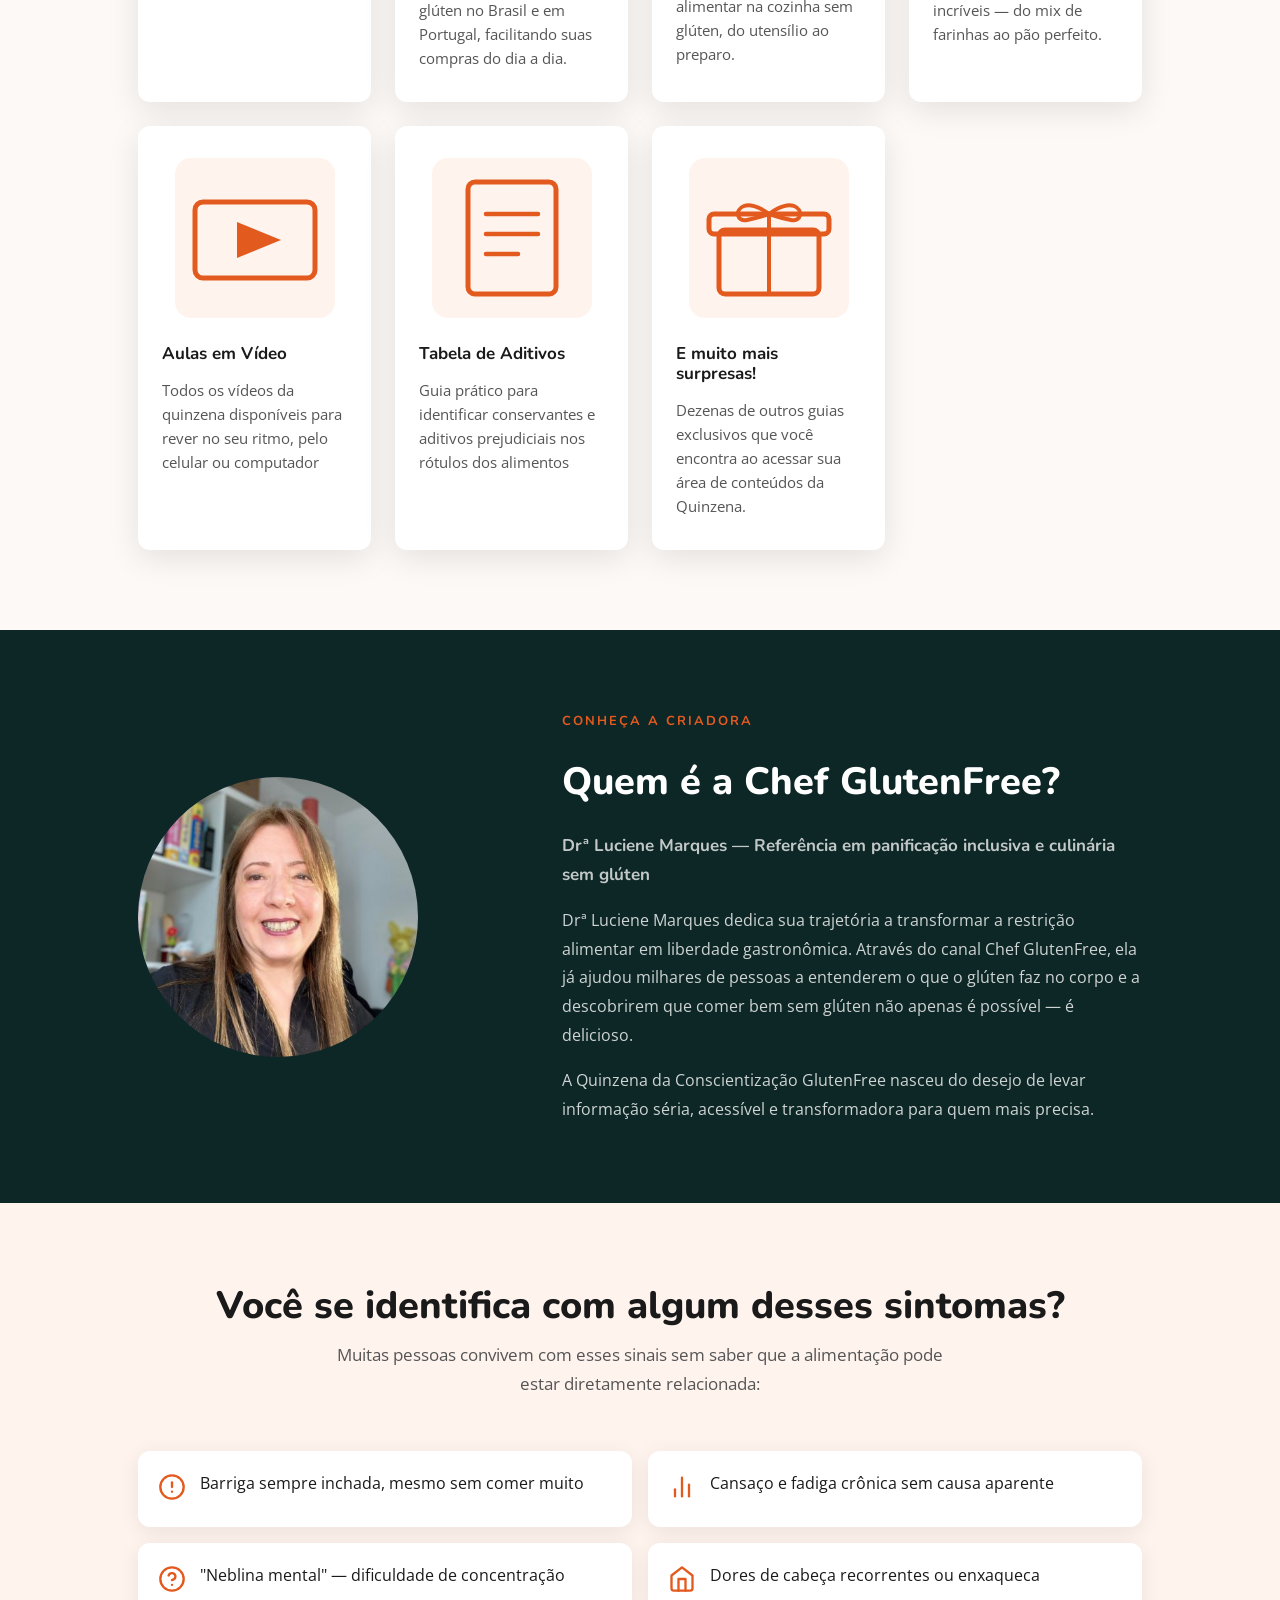
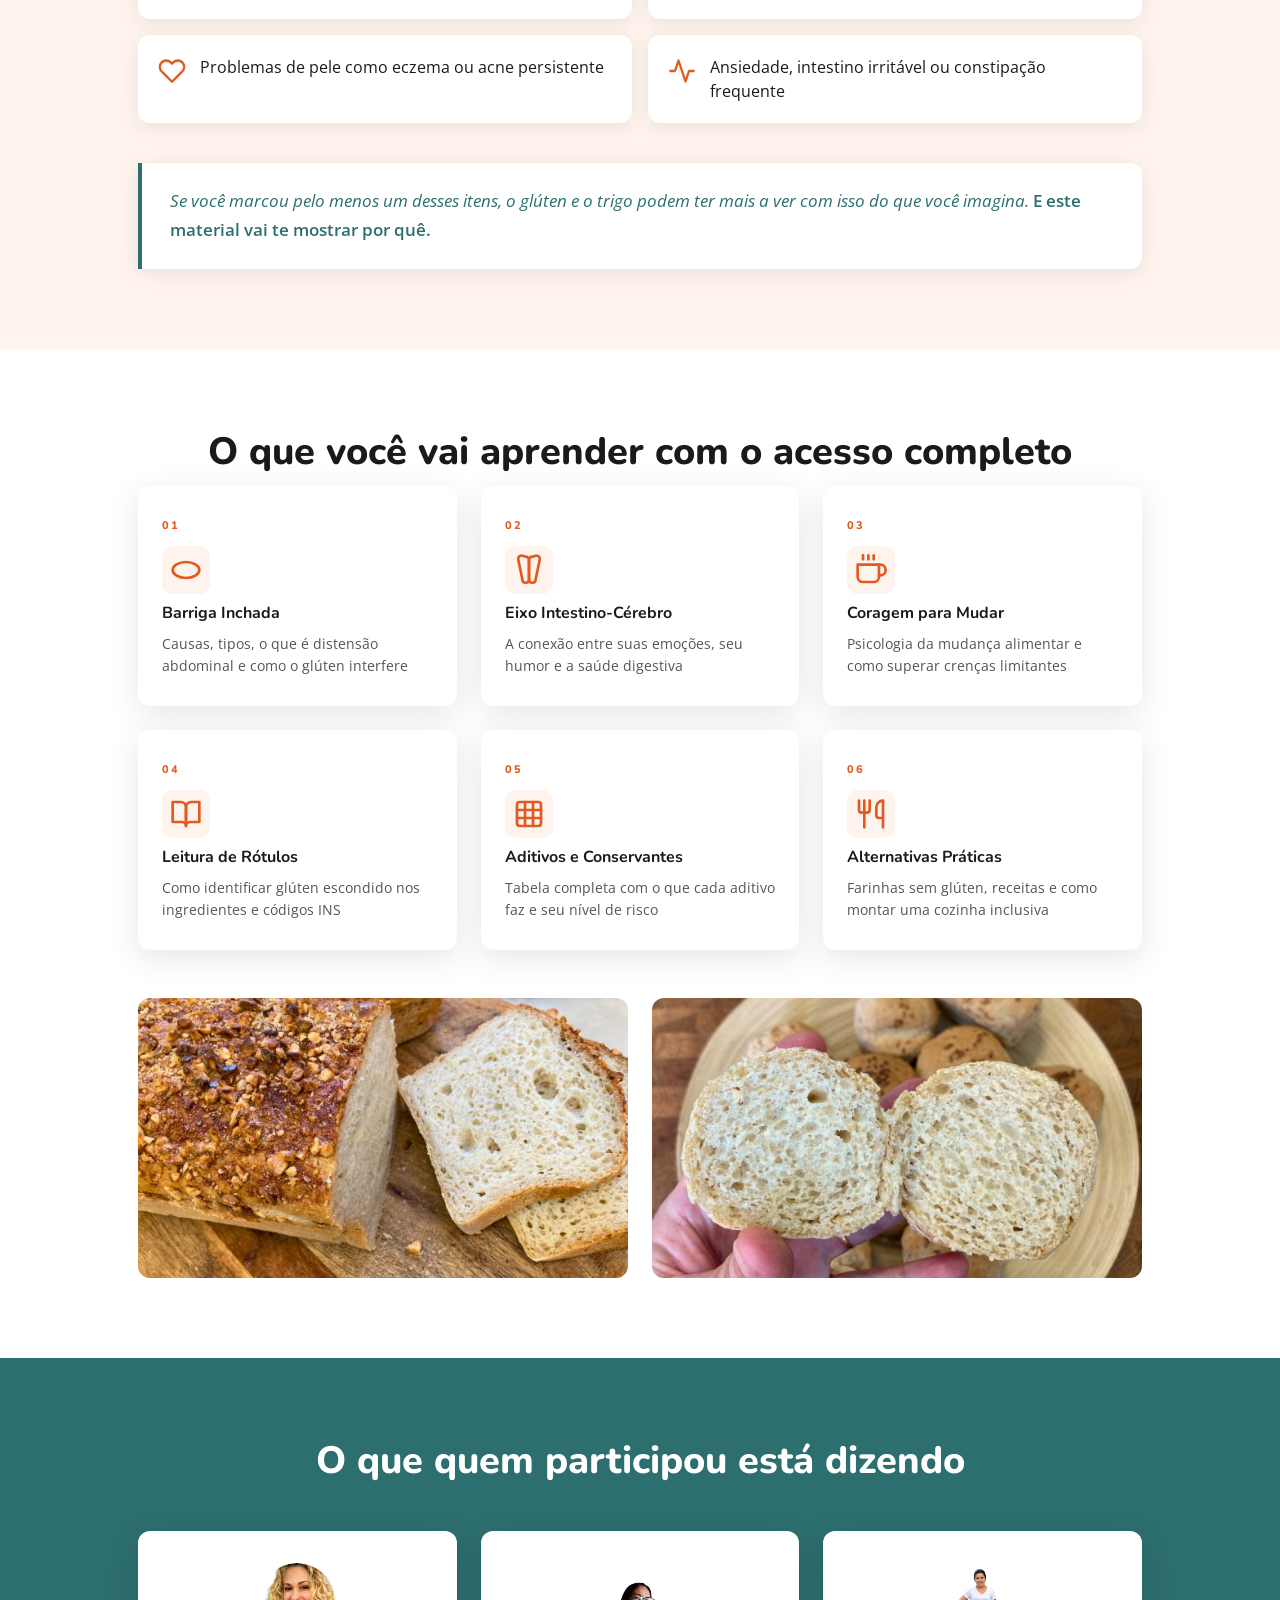
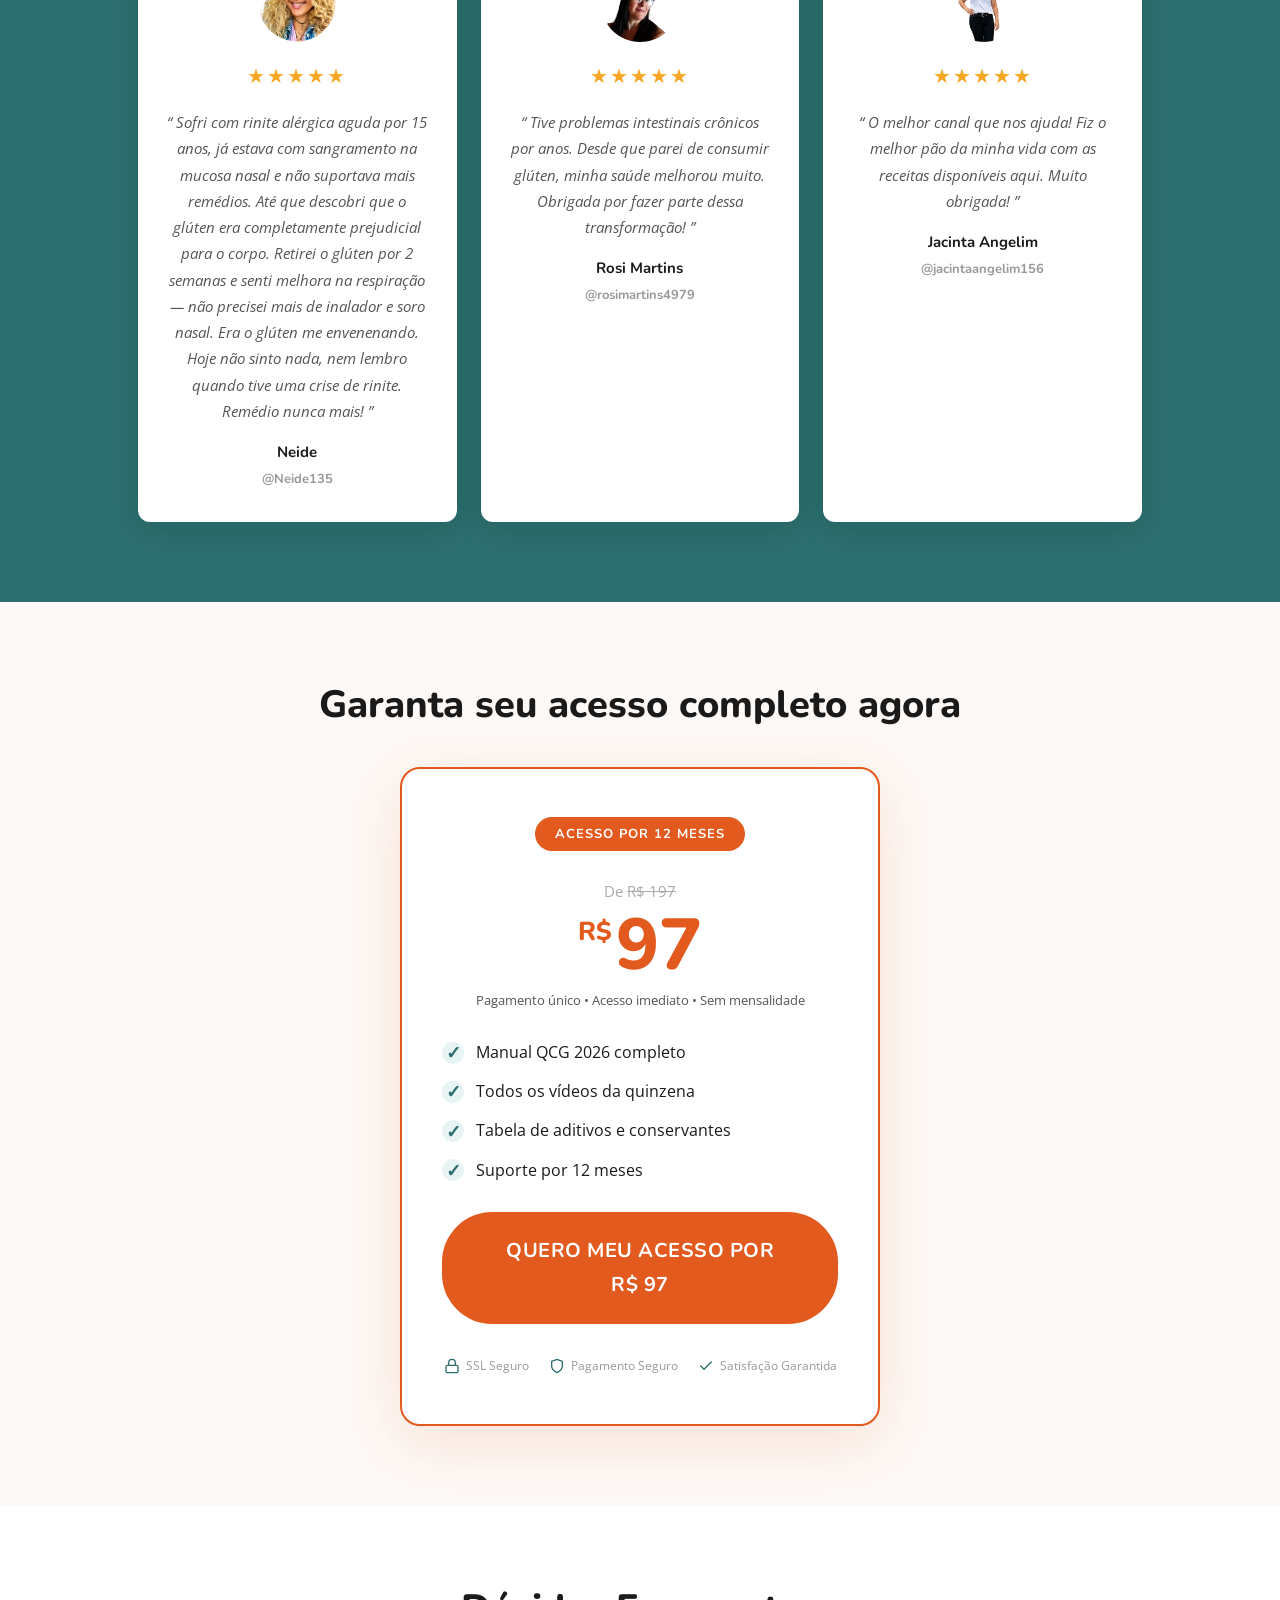
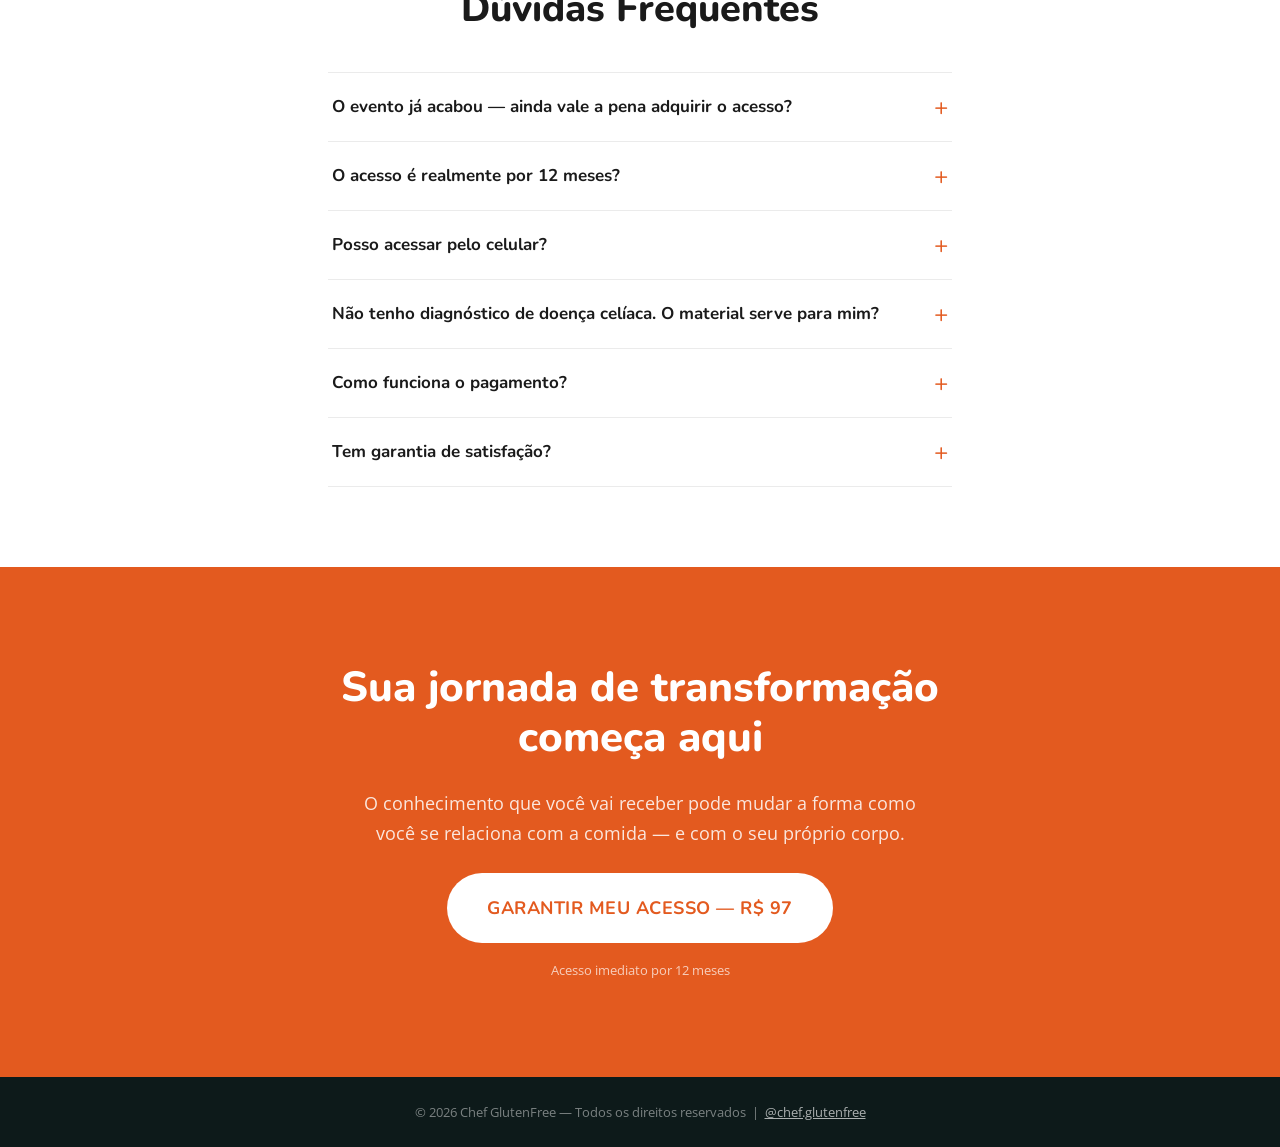
==== commit 7b2cc16b: "fix: remover Desafio 30 Dias Sem Glúten do CTA — produto vendido separadamente Co-Authored-By: Claud" ====
--- a/index.html
+++ b/index.html
@@ -456,7 +456,6 @@
               <li><span class="check" aria-hidden="true">✓</span> Manual QCG 2026 completo</li>
               <li><span class="check" aria-hidden="true">✓</span> Todos os vídeos da quinzena</li>
               <li><span class="check" aria-hidden="true">✓</span> Tabela de aditivos e conservantes</li>
-              <li><span class="check" aria-hidden="true">✓</span> Desafio 30 Dias Sem Glúten</li>
               <li><span class="check" aria-hidden="true">✓</span> Suporte por 12 meses</li>
             </ul>
 
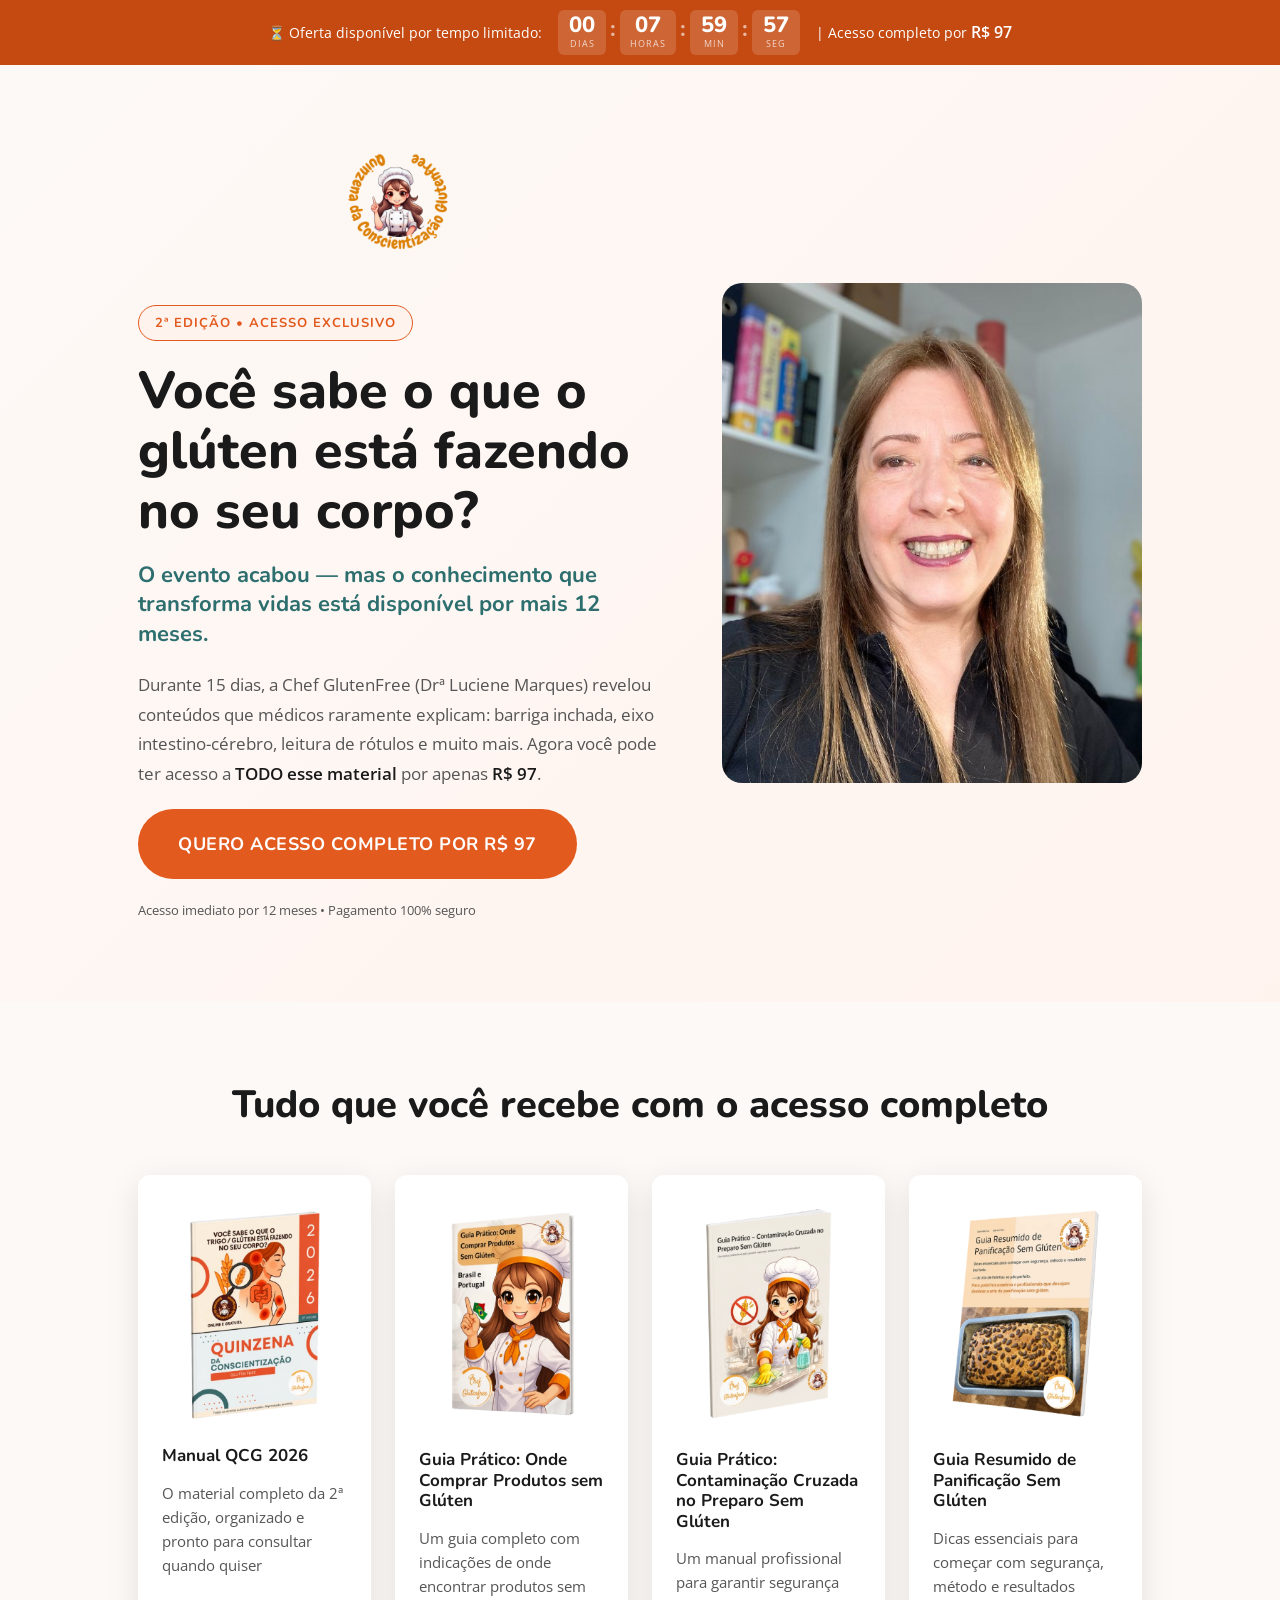
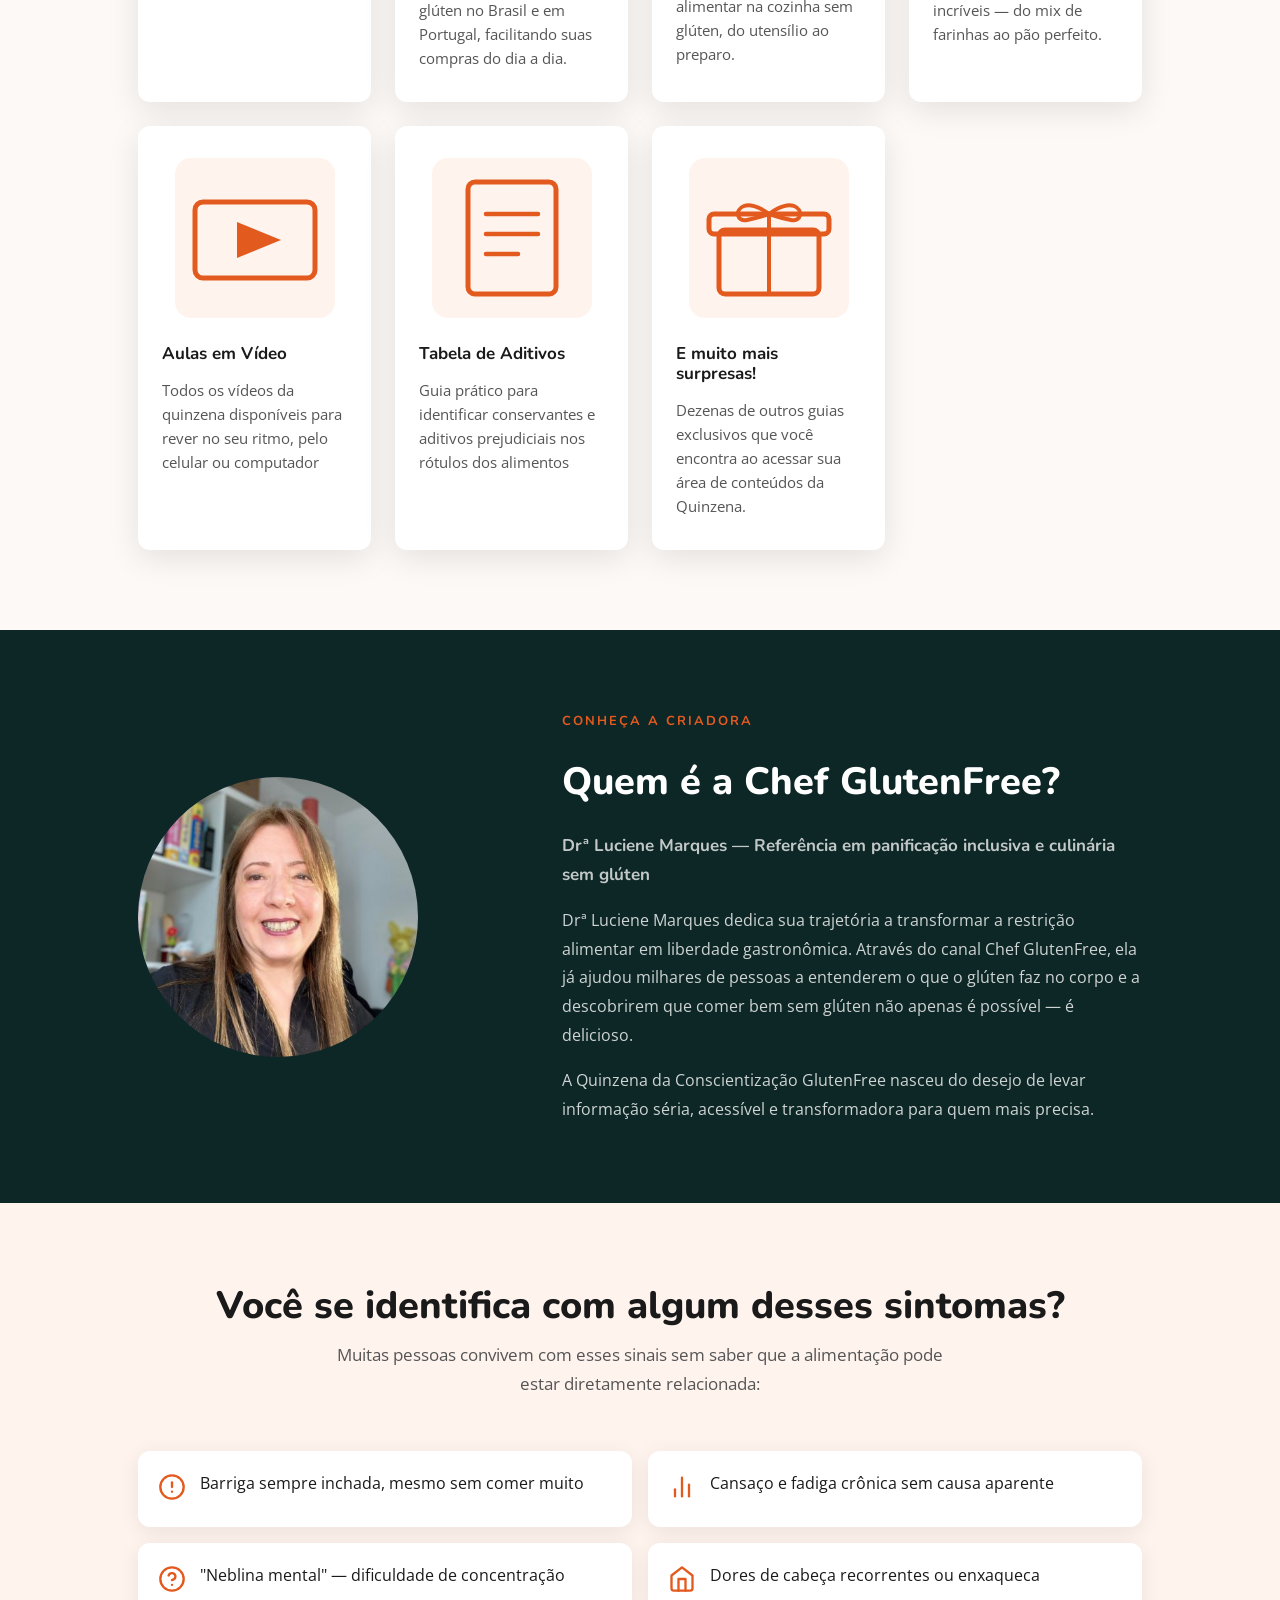
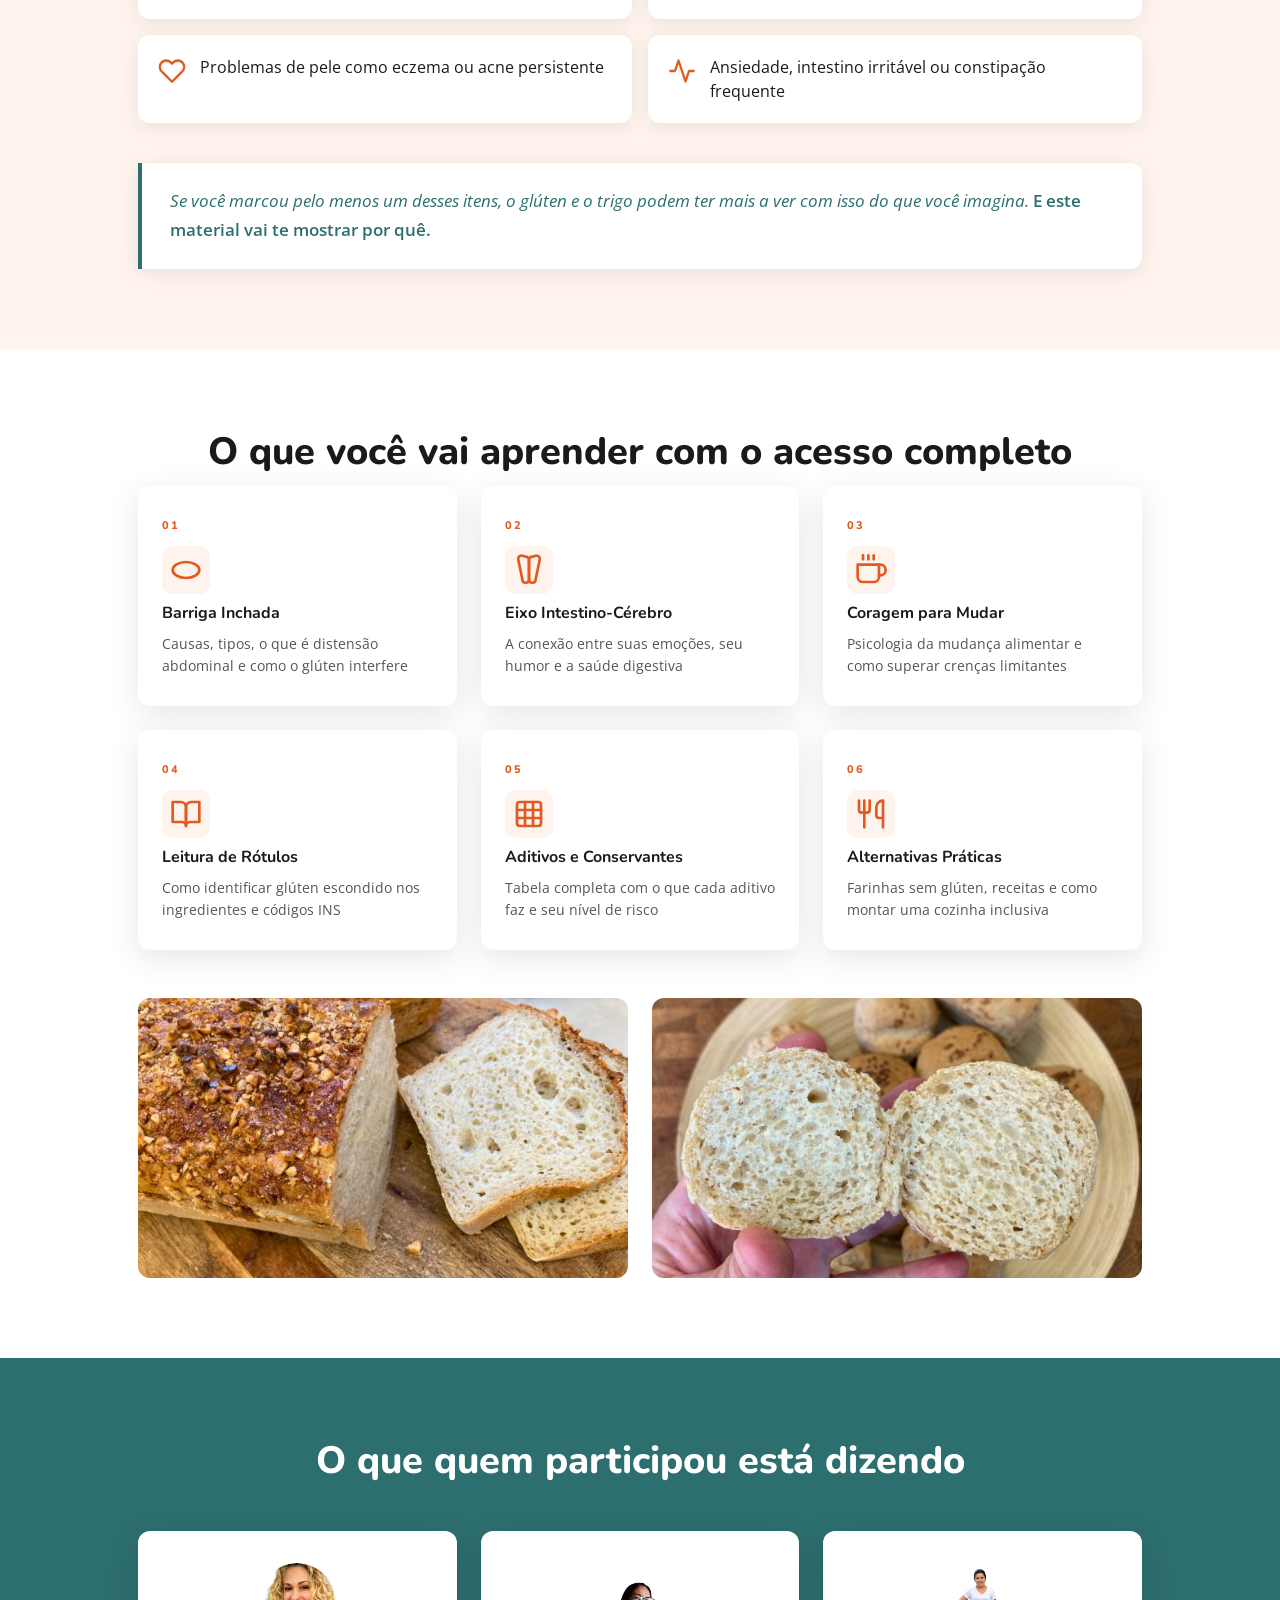
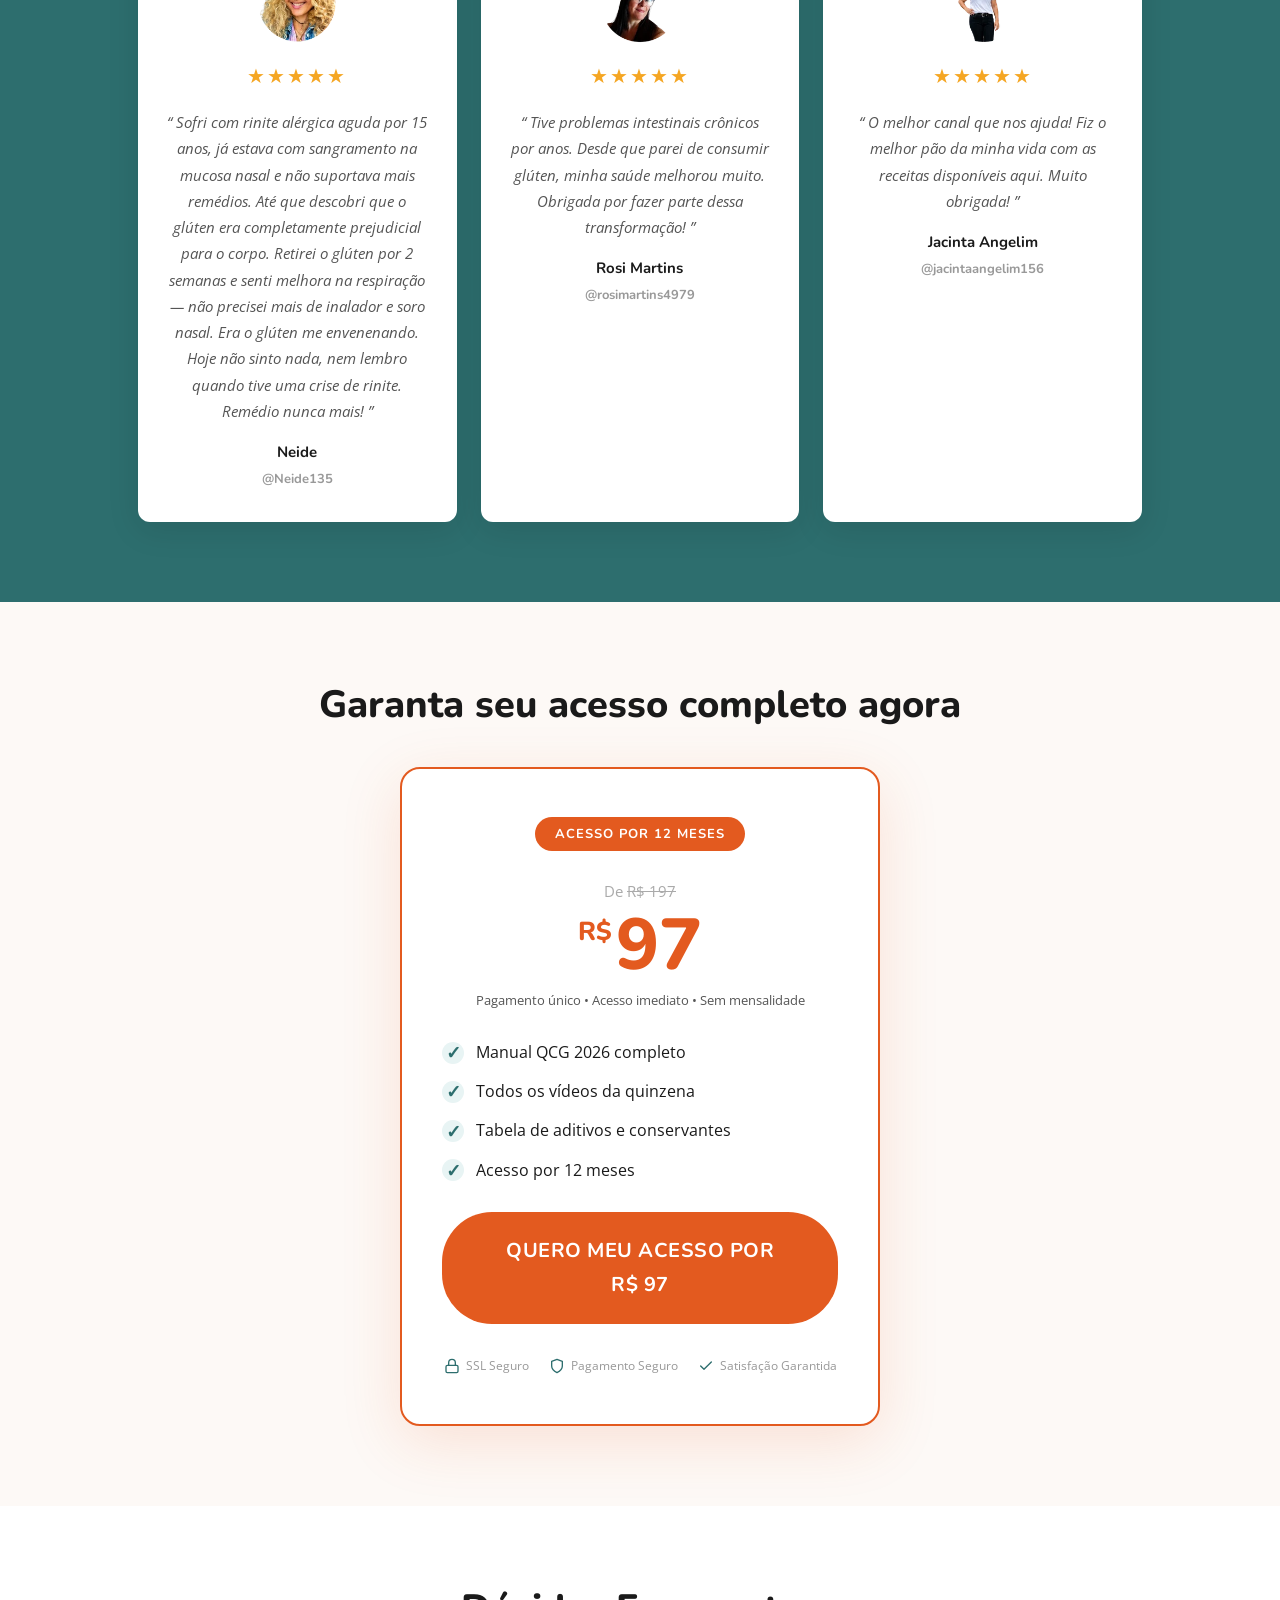
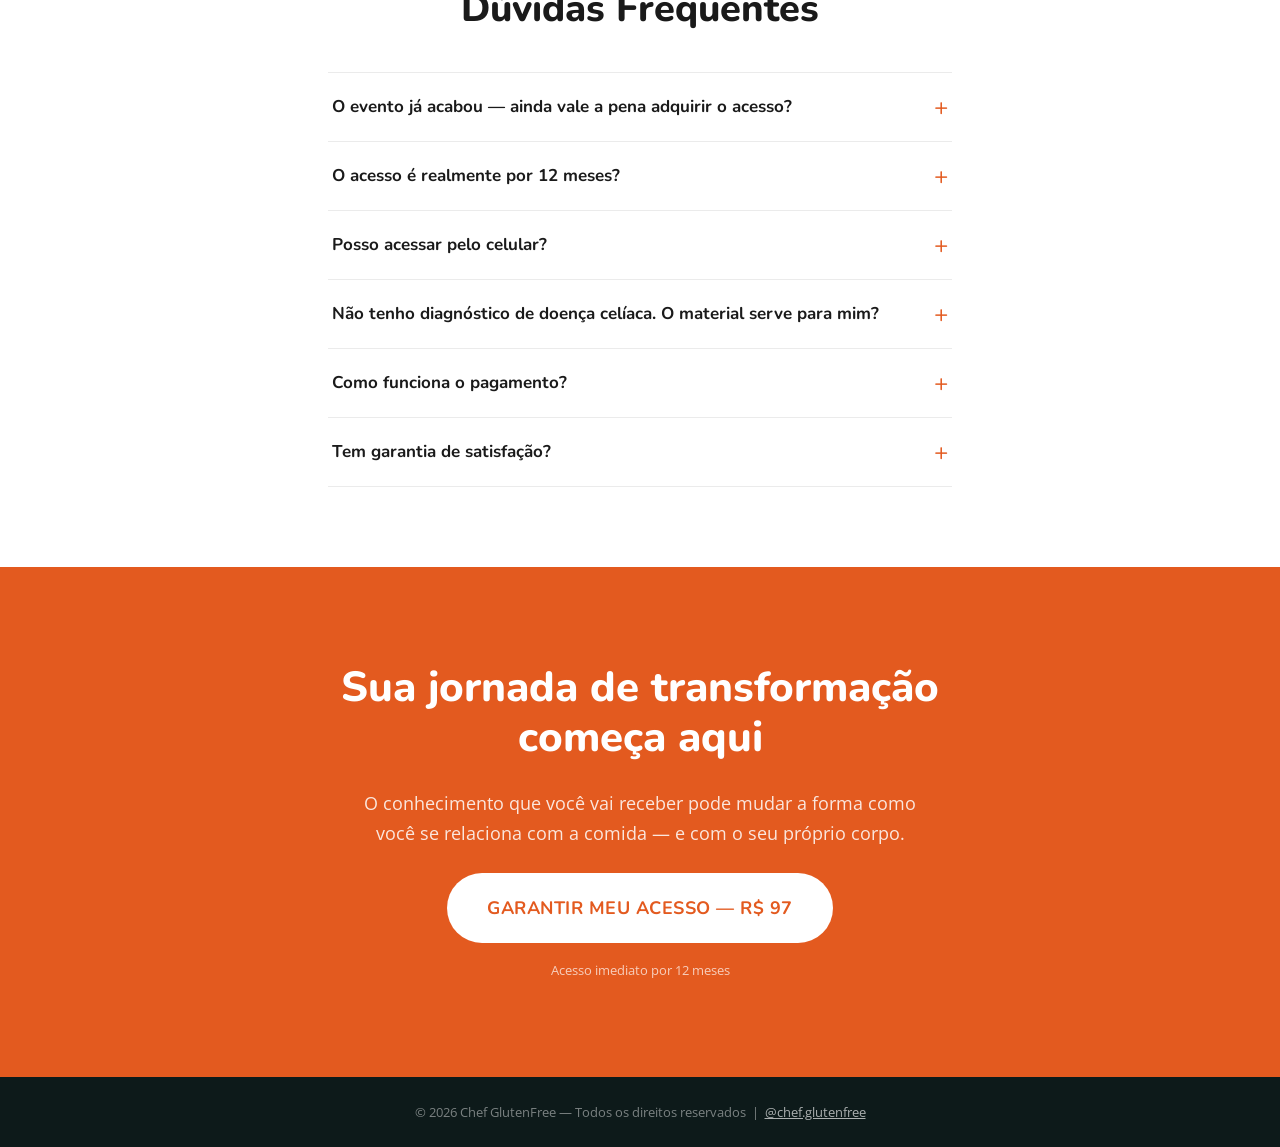
==== commit 2db79936: "fix: R$ sem quebra de linha, suporte por acesso 12 meses" ====
--- a/index.html
+++ b/index.html
@@ -58,7 +58,7 @@
         <span class="cd-label">seg</span>
       </div>
     </div>
-    <span class="urgencia-preco">| Acesso completo por <strong>R$ 97</strong></span>
+    <span class="urgencia-preco">| Acesso completo por <strong>R$&nbsp;97</strong></span>
   </div>
 
   <main>
@@ -80,11 +80,11 @@
           </p>
 
           <p class="hero-paragrafo">
-            Durante 15 dias, a Chef GlutenFree (Drª Luciene Marques) revelou conteúdos que médicos raramente explicam: barriga inchada, eixo intestino-cérebro, leitura de rótulos e muito mais. Agora você pode ter acesso a <strong>TODO esse material</strong> por apenas <strong>R$ 97</strong>.
+            Durante 15 dias, a Chef GlutenFree (Drª Luciene Marques) revelou conteúdos que médicos raramente explicam: barriga inchada, eixo intestino-cérebro, leitura de rótulos e muito mais. Agora você pode ter acesso a <strong>TODO esse material</strong> por apenas <strong>R$&nbsp;97</strong>.
           </p>
 
           <a href="https://pay.hotmart.com/V105281345I?off=9qjb6zkf" id="btn-compra-1" class="btn-cta" target="_blank" rel="noopener noreferrer">
-            QUERO ACESSO COMPLETO POR R$ 97
+            QUERO ACESSO COMPLETO POR R$&nbsp;97
           </a>
 
           <p class="hero-sub-cta">
@@ -456,12 +456,12 @@
               <li><span class="check" aria-hidden="true">✓</span> Manual QCG 2026 completo</li>
               <li><span class="check" aria-hidden="true">✓</span> Todos os vídeos da quinzena</li>
               <li><span class="check" aria-hidden="true">✓</span> Tabela de aditivos e conservantes</li>
-              <li><span class="check" aria-hidden="true">✓</span> Suporte por 12 meses</li>
+              <li><span class="check" aria-hidden="true">✓</span> Acesso por 12 meses</li>
             </ul>
 
             <!-- SUBSTITUIR: href — substituir https://pay.hotmart.com/V105281345I?off=9qjb6zkf pelo link real de checkout da Hotmart -->
             <a href="https://pay.hotmart.com/V105281345I?off=9qjb6zkf" id="btn-compra-principal" class="btn-cta btn-cta-grande" target="_blank" rel="noopener noreferrer">
-              QUERO MEU ACESSO POR R$ 97
+              QUERO MEU ACESSO POR R$&nbsp;97
             </a>
 
             <div class="oferta-seguranca" aria-label="Selos de segurança">
@@ -568,7 +568,7 @@
 
         <!-- SUBSTITUIR: href — substituir https://pay.hotmart.com/V105281345I?off=9qjb6zkf pelo link real de checkout da Hotmart -->
         <a href="https://pay.hotmart.com/V105281345I?off=9qjb6zkf" id="btn-compra-2" class="btn-cta btn-cta-branco" target="_blank" rel="noopener noreferrer">
-          GARANTIR MEU ACESSO — R$ 97
+          GARANTIR MEU ACESSO — R$&nbsp;97
         </a>
 
         <p class="cta-final-sub">Acesso imediato por 12 meses</p>
